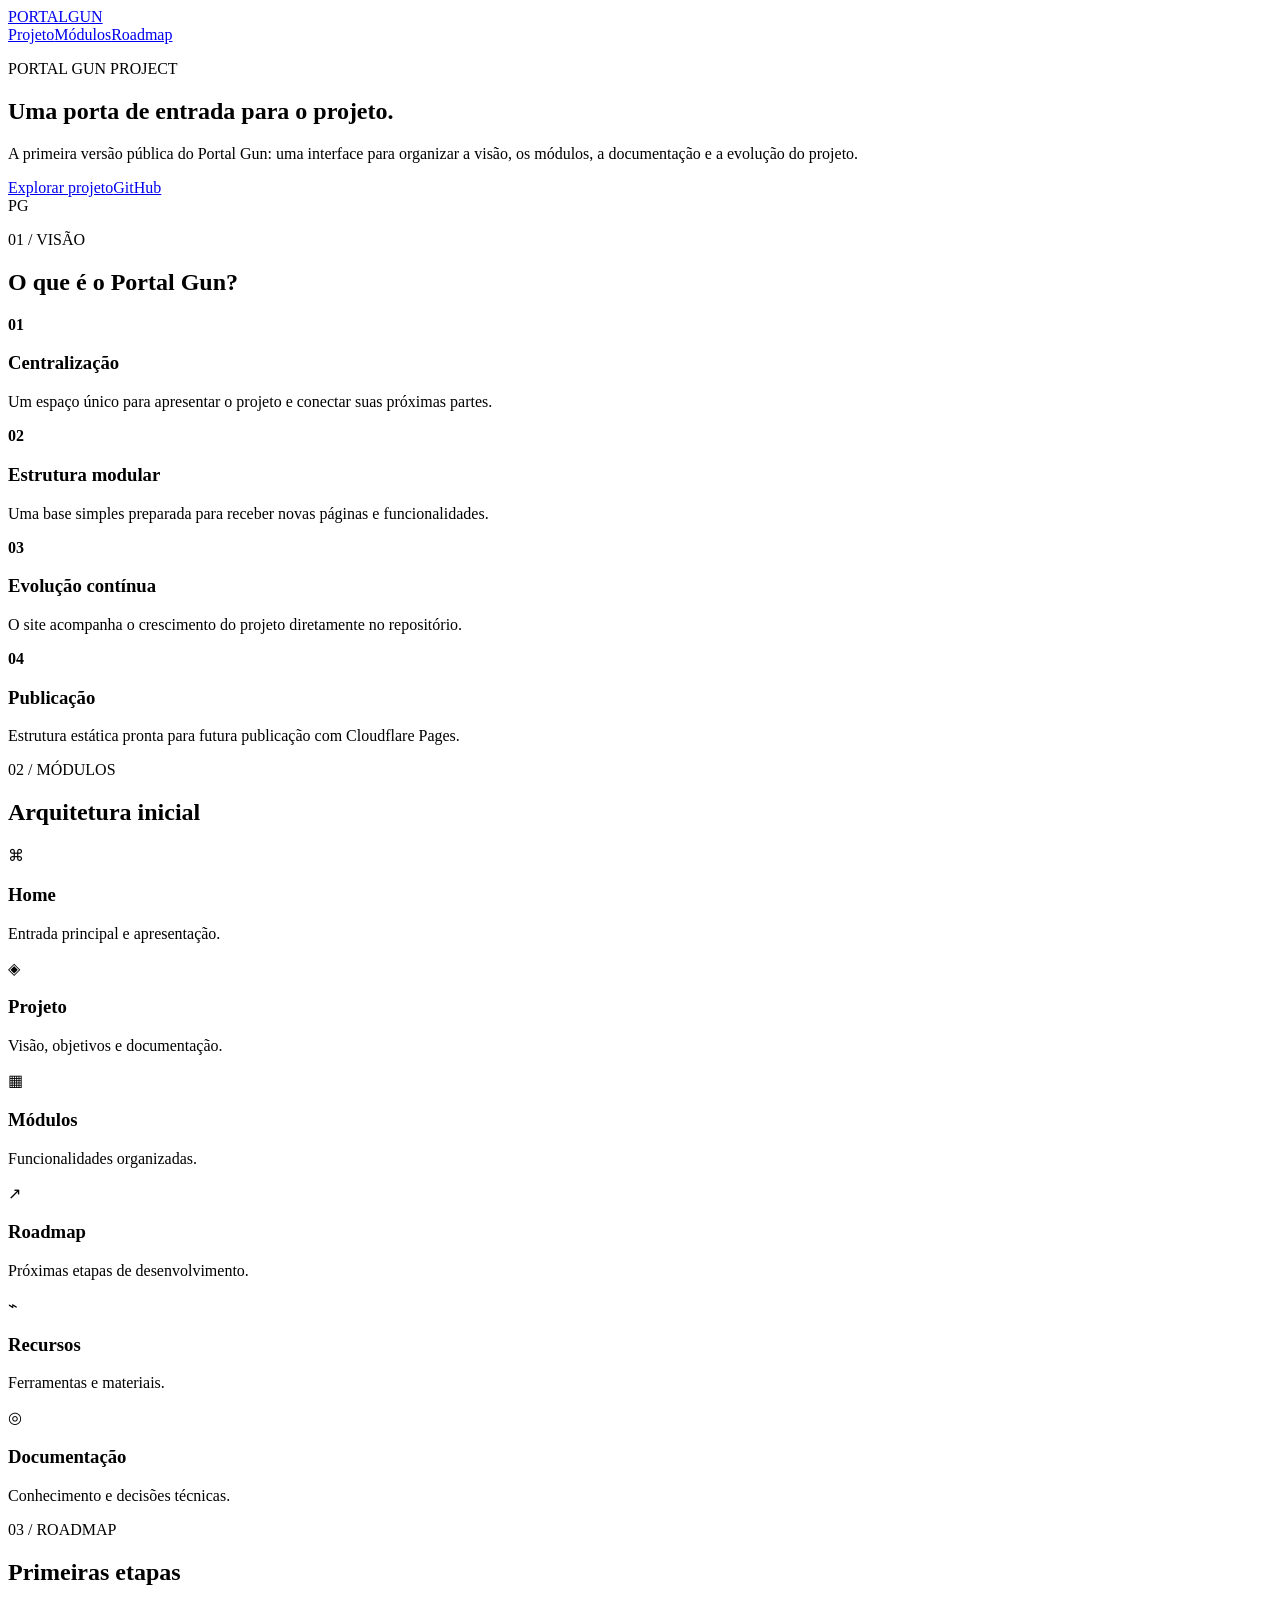
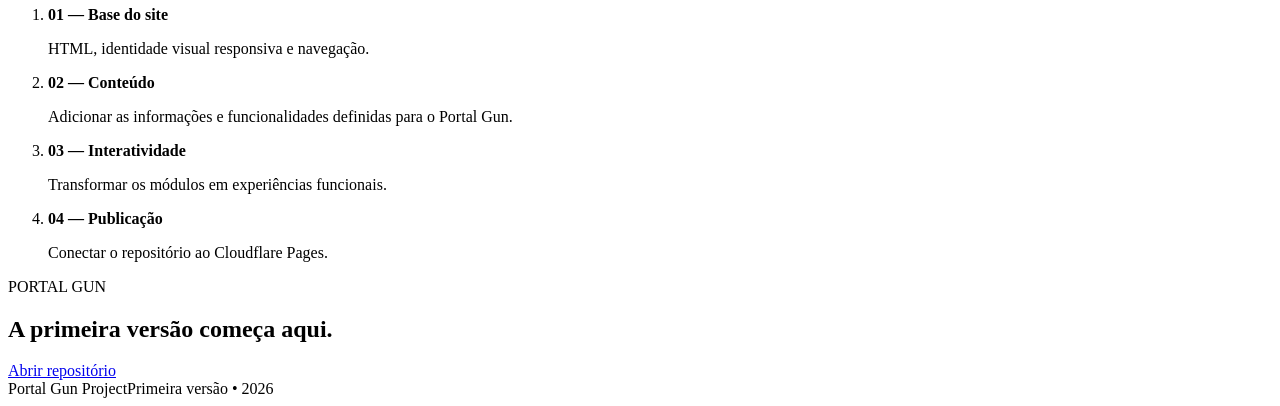
==== index.html @ 9debc7ad "Create Portal Gun site foundation" ====
<!doctype html>
<html lang="pt-BR">
<head>
<meta charset="utf-8">
<meta name="viewport" content="width=device-width,initial-scale=1">
<meta name="description" content="Portal Gun Project — primeira versão do site oficial do projeto.">
<title>Portal Gun Project</title>
<link rel="stylesheet" href="style.css">
</head>
<body>
<header class="topbar"><a class="brand" href="#inicio">PORTAL<span>GUN</span></a><nav><a href="#projeto">Projeto</a><a href="#modulos">Módulos</a><a href="#roadmap">Roadmap</a></nav></header>
<main>
<section id="inicio" class="hero"><div><p class="eyebrow">PORTAL GUN PROJECT</p><h1>Uma porta de entrada para o projeto.</h1><p class="lead">A primeira versão pública do Portal Gun: uma interface para organizar a visão, os módulos, a documentação e a evolução do projeto.</p><div class="actions"><a class="button primary" href="#projeto">Explorar projeto</a><a class="button ghost" href="https://github.com/Emanuel124gg/Portal-gun">GitHub</a></div></div><div class="portal" aria-hidden="true"><div class="ring r1"></div><div class="ring r2"></div><div class="core">PG</div></div></section>
<section id="projeto" class="section"><p class="eyebrow">01 / VISÃO</p><h2>O que é o Portal Gun?</h2><div class="grid two"><article><b>01</b><h3>Centralização</h3><p>Um espaço único para apresentar o projeto e conectar suas próximas partes.</p></article><article><b>02</b><h3>Estrutura modular</h3><p>Uma base simples preparada para receber novas páginas e funcionalidades.</p></article><article><b>03</b><h3>Evolução contínua</h3><p>O site acompanha o crescimento do projeto diretamente no repositório.</p></article><article><b>04</b><h3>Publicação</h3><p>Estrutura estática pronta para futura publicação com Cloudflare Pages.</p></article></div></section>
<section id="modulos" class="section dark"><p class="eyebrow">02 / MÓDULOS</p><h2>Arquitetura inicial</h2><div class="grid three"><article><span>⌘</span><h3>Home</h3><p>Entrada principal e apresentação.</p></article><article><span>◈</span><h3>Projeto</h3><p>Visão, objetivos e documentação.</p></article><article><span>▦</span><h3>Módulos</h3><p>Funcionalidades organizadas.</p></article><article><span>↗</span><h3>Roadmap</h3><p>Próximas etapas de desenvolvimento.</p></article><article><span>⌁</span><h3>Recursos</h3><p>Ferramentas e materiais.</p></article><article><span>◎</span><h3>Documentação</h3><p>Conhecimento e decisões técnicas.</p></article></div></section>
<section id="roadmap" class="section"><p class="eyebrow">03 / ROADMAP</p><h2>Primeiras etapas</h2><ol class="timeline"><li><strong>01 — Base do site</strong><p>HTML, identidade visual responsiva e navegação.</p></li><li><strong>02 — Conteúdo</strong><p>Adicionar as informações e funcionalidades definidas para o Portal Gun.</p></li><li><strong>03 — Interatividade</strong><p>Transformar os módulos em experiências funcionais.</p></li><li><strong>04 — Publicação</strong><p>Conectar o repositório ao Cloudflare Pages.</p></li></ol></section>
<section class="cta"><p class="eyebrow">PORTAL GUN</p><h2>A primeira versão começa aqui.</h2><a class="button primary" href="https://github.com/Emanuel124gg/Portal-gun">Abrir repositório</a></section>
</main><footer><span>Portal Gun Project</span><span>Primeira versão • 2026</span></footer><script src="script.js"></script>
</body></html>
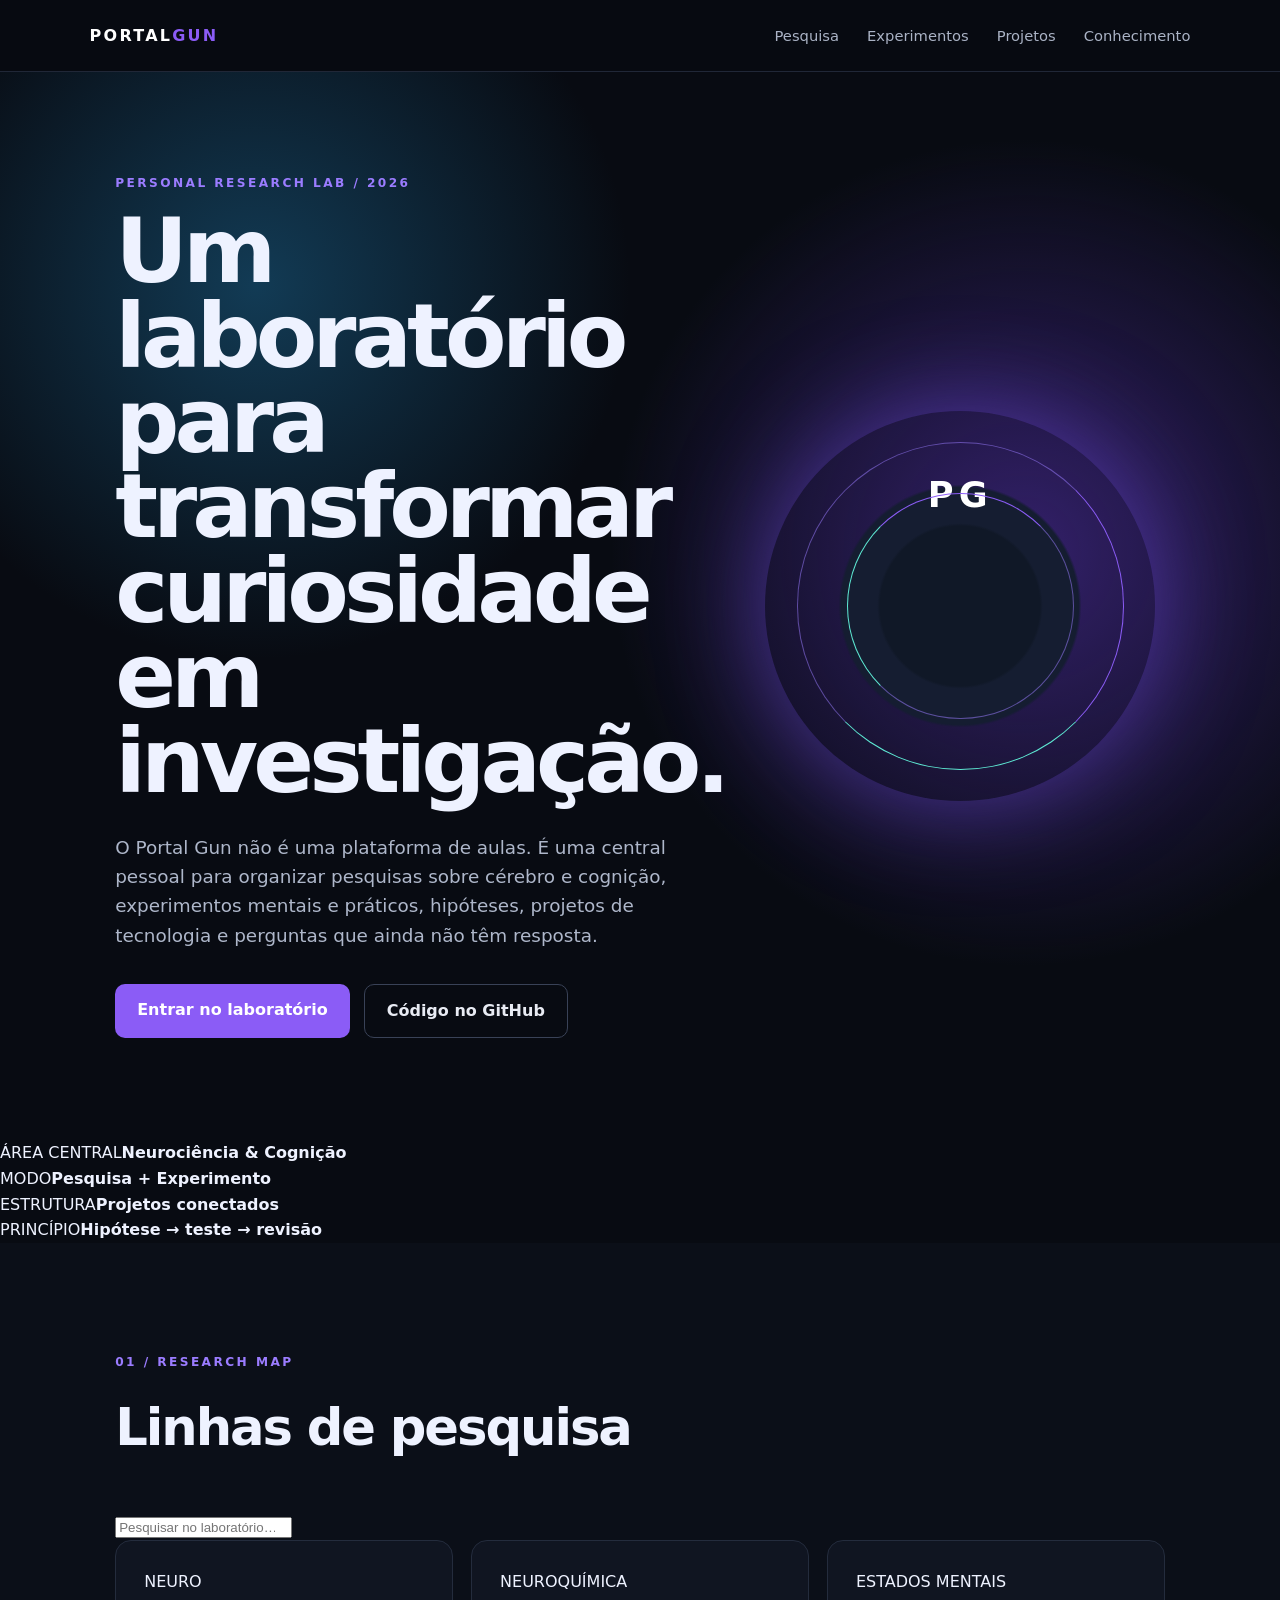
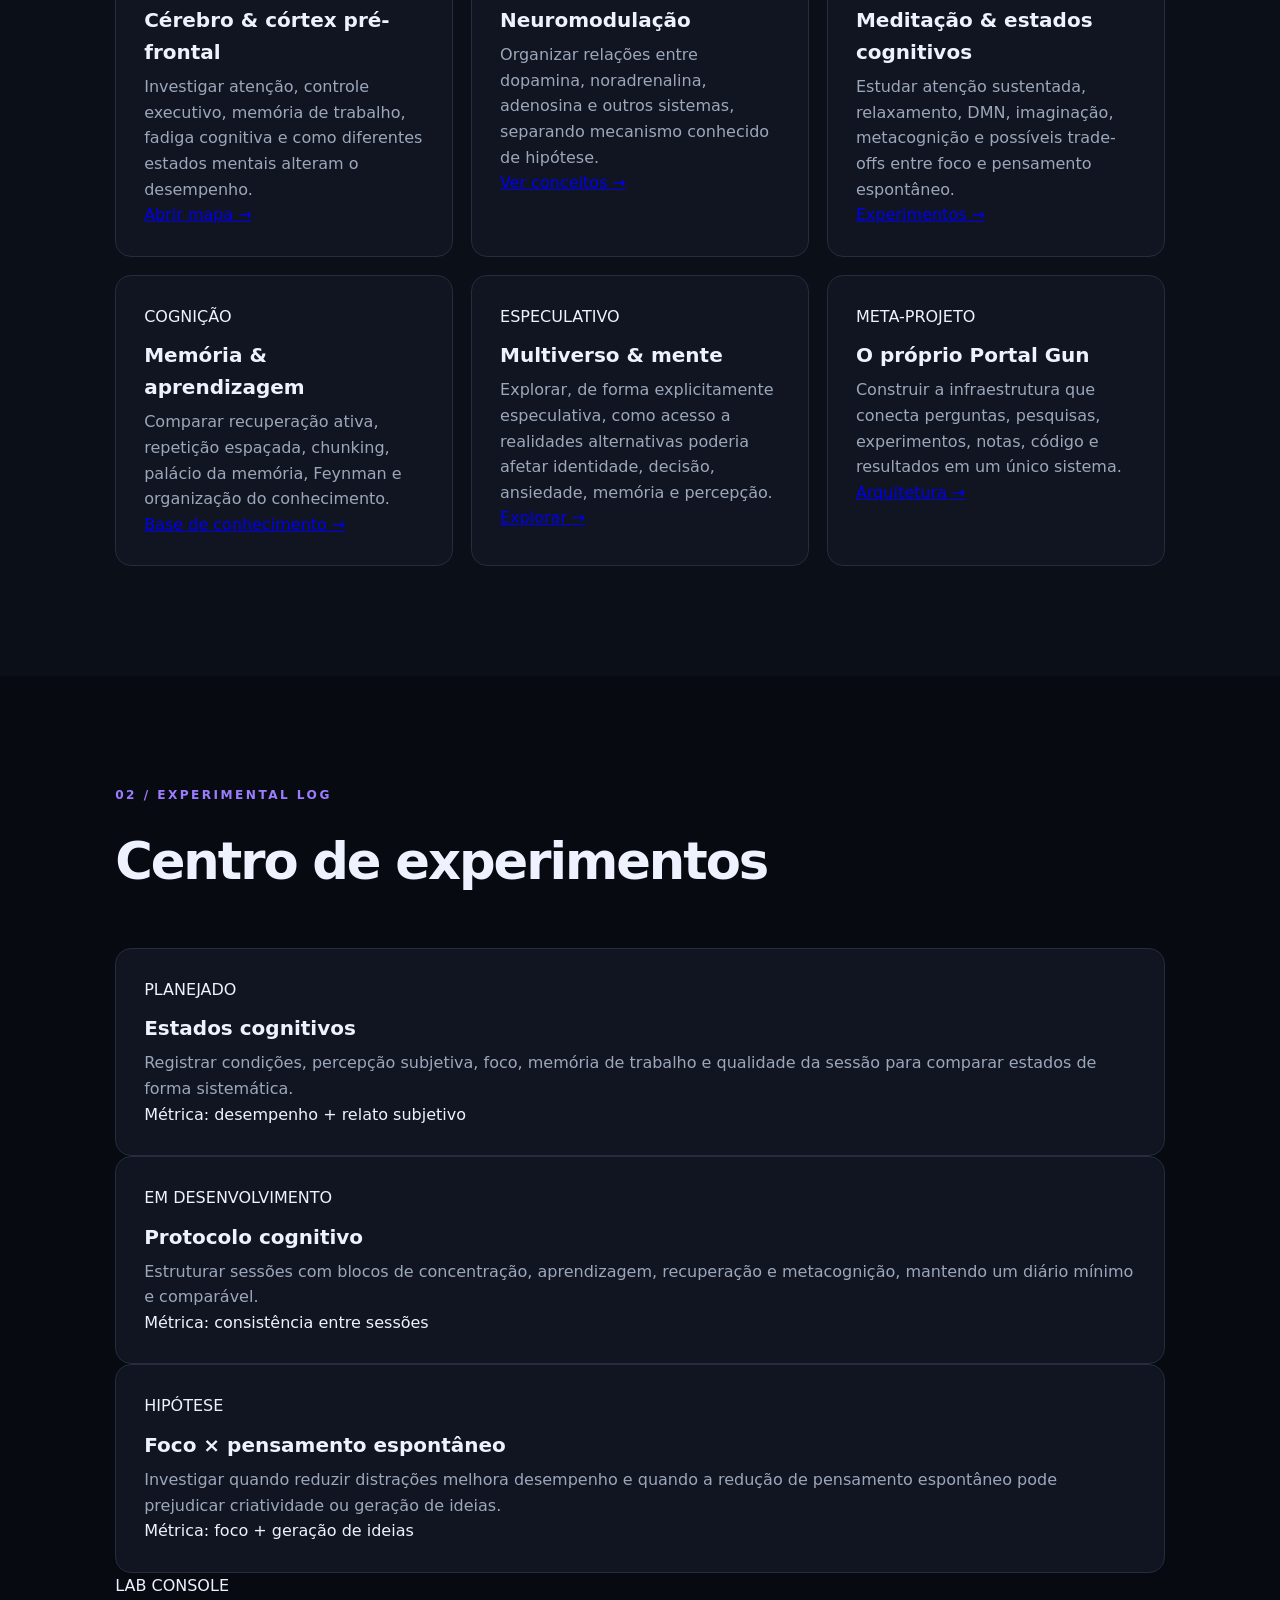
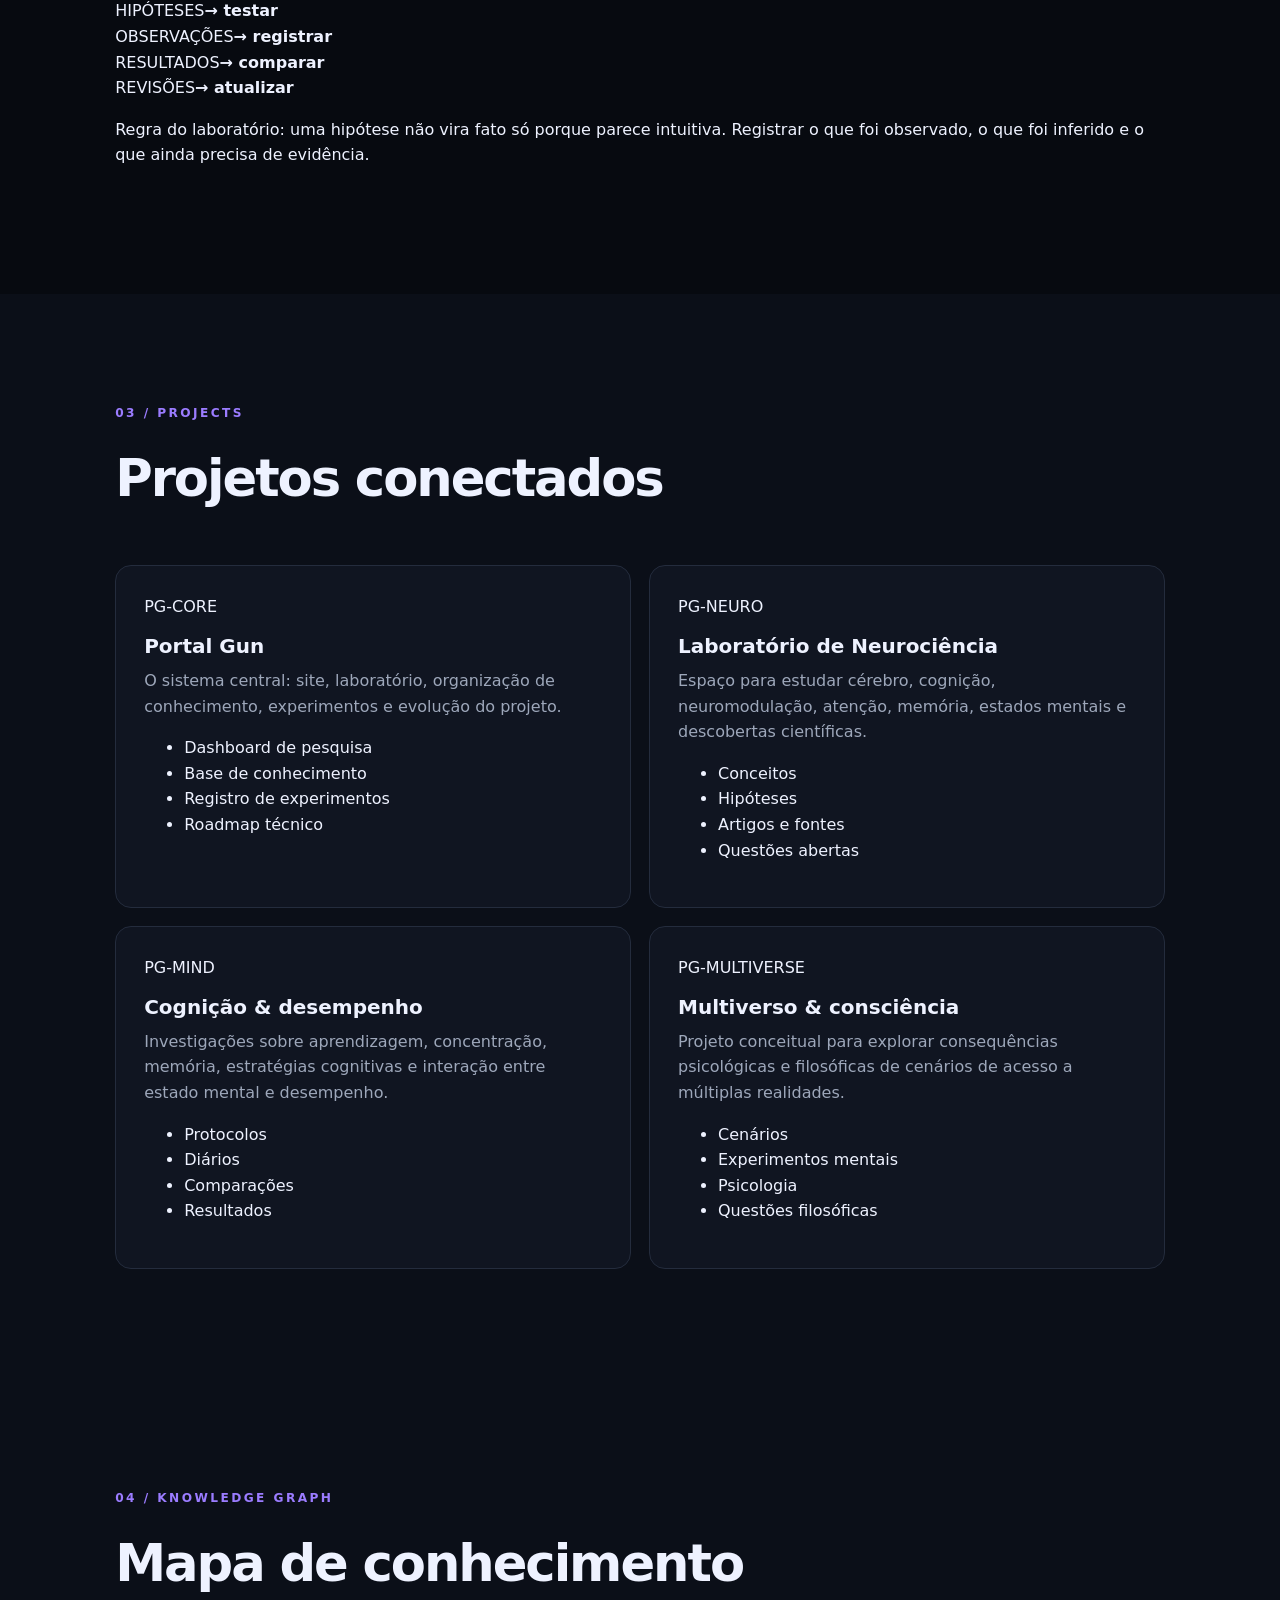
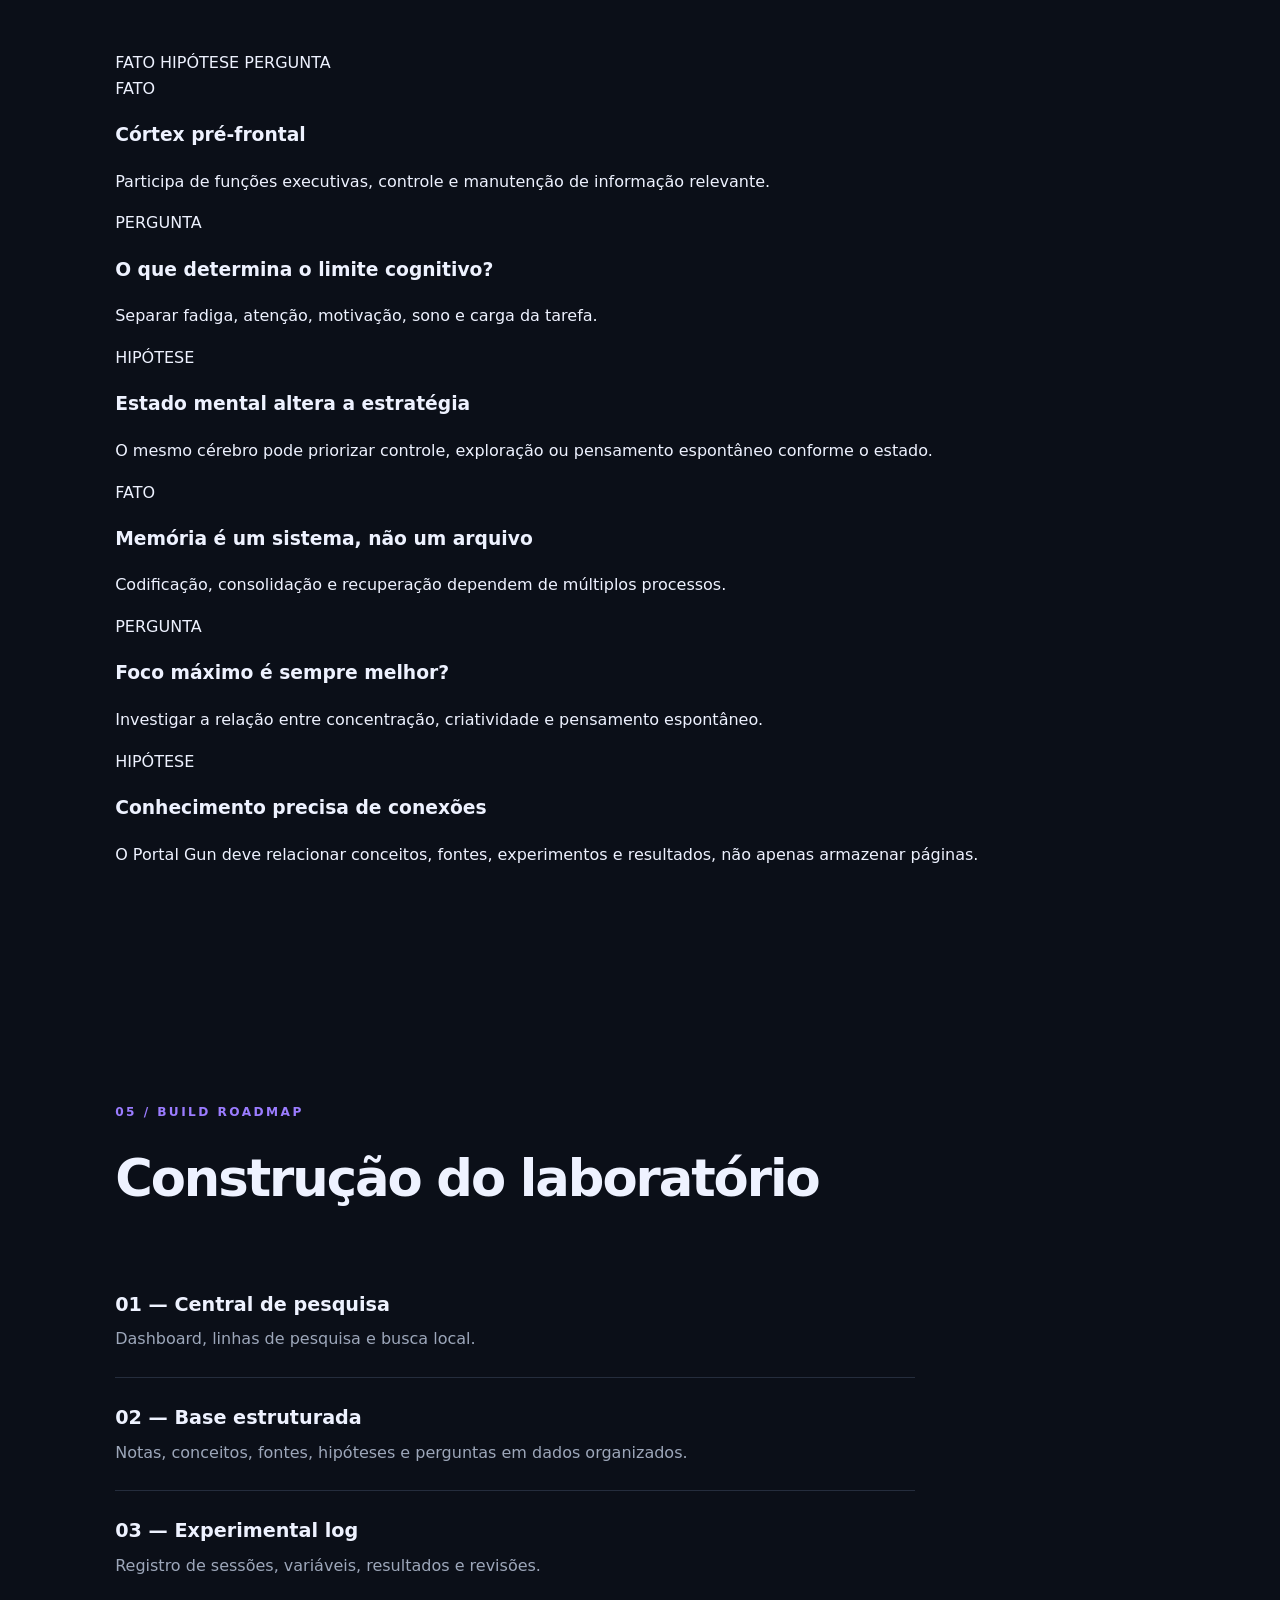
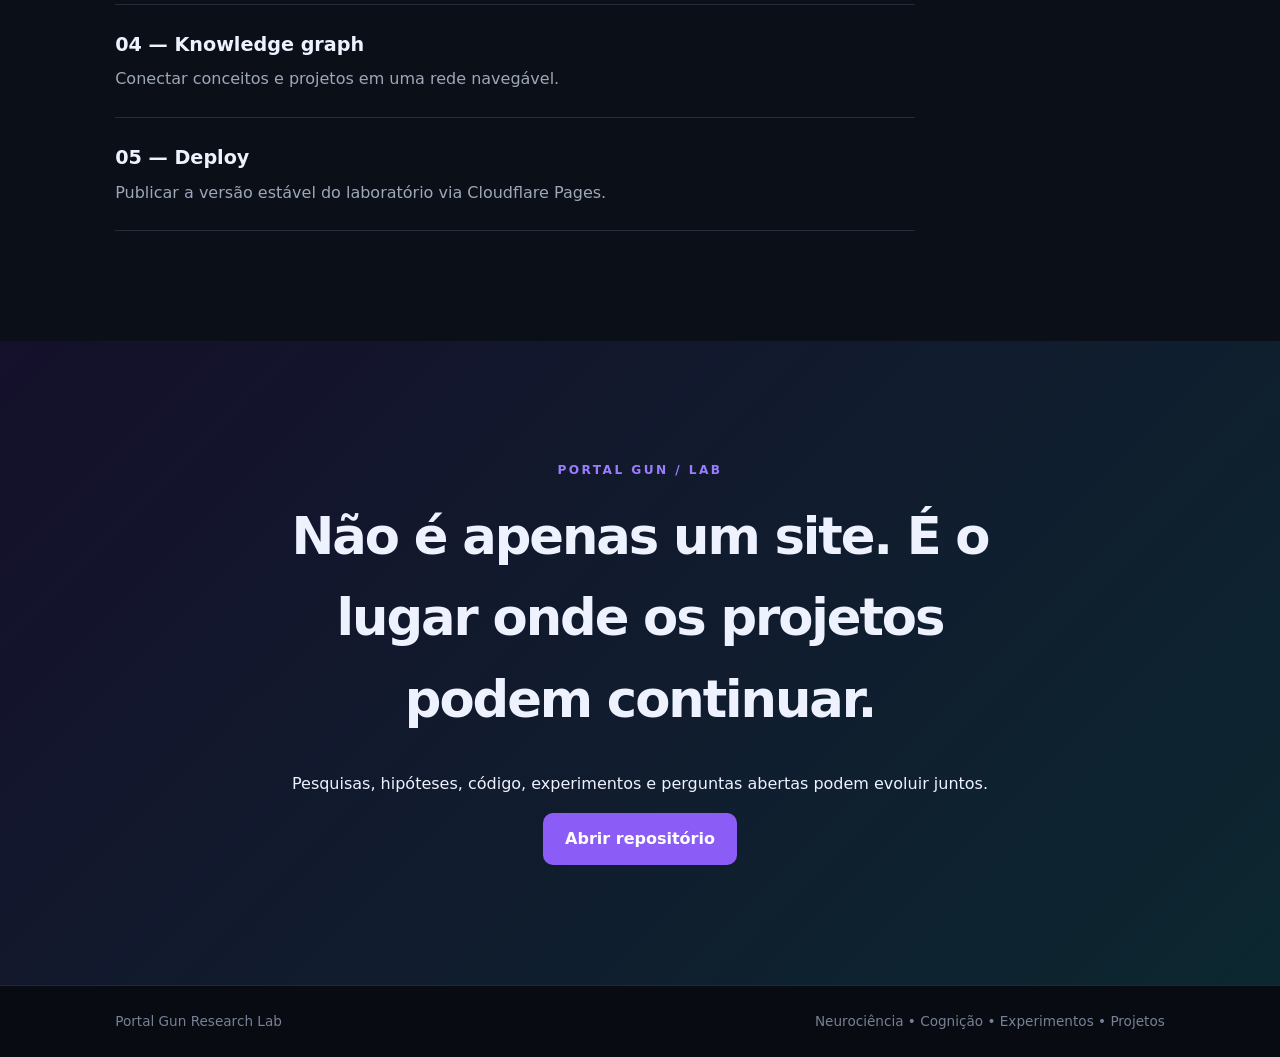
==== commit dc32ca2b: "Transform Portal Gun into personal research lab" ====
--- a/index.html
+++ b/index.html
@@ -3,17 +3,84 @@
 <head>
 <meta charset="utf-8">
 <meta name="viewport" content="width=device-width,initial-scale=1">
-<meta name="description" content="Portal Gun Project — primeira versão do site oficial do projeto.">
-<title>Portal Gun Project</title>
+<meta name="description" content="Portal Gun — laboratório pessoal para pesquisa, hipóteses, experimentos, neurociência, cognição e projetos especulativos.">
+<title>Portal Gun — Personal Research Lab</title>
 <link rel="stylesheet" href="style.css">
 </head>
 <body>
-<header class="topbar"><a class="brand" href="#inicio">PORTAL<span>GUN</span></a><nav><a href="#projeto">Projeto</a><a href="#modulos">Módulos</a><a href="#roadmap">Roadmap</a></nav></header>
+<header class="topbar">
+  <a class="brand" href="#inicio">PORTAL<span>GUN</span></a>
+  <nav aria-label="Navegação"><a href="#pesquisa">Pesquisa</a><a href="#experimentos">Experimentos</a><a href="#projetos">Projetos</a><a href="#conhecimento">Conhecimento</a></nav>
+</header>
+
 <main>
-<section id="inicio" class="hero"><div><p class="eyebrow">PORTAL GUN PROJECT</p><h1>Uma porta de entrada para o projeto.</h1><p class="lead">A primeira versão pública do Portal Gun: uma interface para organizar a visão, os módulos, a documentação e a evolução do projeto.</p><div class="actions"><a class="button primary" href="#projeto">Explorar projeto</a><a class="button ghost" href="https://github.com/Emanuel124gg/Portal-gun">GitHub</a></div></div><div class="portal" aria-hidden="true"><div class="ring r1"></div><div class="ring r2"></div><div class="core">PG</div></div></section>
-<section id="projeto" class="section"><p class="eyebrow">01 / VISÃO</p><h2>O que é o Portal Gun?</h2><div class="grid two"><article><b>01</b><h3>Centralização</h3><p>Um espaço único para apresentar o projeto e conectar suas próximas partes.</p></article><article><b>02</b><h3>Estrutura modular</h3><p>Uma base simples preparada para receber novas páginas e funcionalidades.</p></article><article><b>03</b><h3>Evolução contínua</h3><p>O site acompanha o crescimento do projeto diretamente no repositório.</p></article><article><b>04</b><h3>Publicação</h3><p>Estrutura estática pronta para futura publicação com Cloudflare Pages.</p></article></div></section>
-<section id="modulos" class="section dark"><p class="eyebrow">02 / MÓDULOS</p><h2>Arquitetura inicial</h2><div class="grid three"><article><span>⌘</span><h3>Home</h3><p>Entrada principal e apresentação.</p></article><article><span>◈</span><h3>Projeto</h3><p>Visão, objetivos e documentação.</p></article><article><span>▦</span><h3>Módulos</h3><p>Funcionalidades organizadas.</p></article><article><span>↗</span><h3>Roadmap</h3><p>Próximas etapas de desenvolvimento.</p></article><article><span>⌁</span><h3>Recursos</h3><p>Ferramentas e materiais.</p></article><article><span>◎</span><h3>Documentação</h3><p>Conhecimento e decisões técnicas.</p></article></div></section>
-<section id="roadmap" class="section"><p class="eyebrow">03 / ROADMAP</p><h2>Primeiras etapas</h2><ol class="timeline"><li><strong>01 — Base do site</strong><p>HTML, identidade visual responsiva e navegação.</p></li><li><strong>02 — Conteúdo</strong><p>Adicionar as informações e funcionalidades definidas para o Portal Gun.</p></li><li><strong>03 — Interatividade</strong><p>Transformar os módulos em experiências funcionais.</p></li><li><strong>04 — Publicação</strong><p>Conectar o repositório ao Cloudflare Pages.</p></li></ol></section>
-<section class="cta"><p class="eyebrow">PORTAL GUN</p><h2>A primeira versão começa aqui.</h2><a class="button primary" href="https://github.com/Emanuel124gg/Portal-gun">Abrir repositório</a></section>
-</main><footer><span>Portal Gun Project</span><span>Primeira versão • 2026</span></footer><script src="script.js"></script>
+<section id="inicio" class="hero">
+  <div>
+    <p class="eyebrow">PERSONAL RESEARCH LAB / 2026</p>
+    <h1>Um laboratório para transformar curiosidade em investigação.</h1>
+    <p class="lead">O Portal Gun não é uma plataforma de aulas. É uma central pessoal para organizar pesquisas sobre cérebro e cognição, experimentos mentais e práticos, hipóteses, projetos de tecnologia e perguntas que ainda não têm resposta.</p>
+    <div class="actions"><a class="button primary" href="#pesquisa">Entrar no laboratório</a><a class="button ghost" href="https://github.com/Emanuel124gg/Portal-gun" target="_blank" rel="noopener">Código no GitHub</a></div>
+  </div>
+  <div class="portal" aria-hidden="true"><div class="ring r1"></div><div class="ring r2"></div><div class="core">PG</div><span class="orbit o1"></span><span class="orbit o2"></span></div>
+</section>
+
+<section class="dashboard">
+  <div class="stat"><span>ÁREA CENTRAL</span><strong>Neurociência & Cognição</strong></div>
+  <div class="stat"><span>MODO</span><strong>Pesquisa + Experimento</strong></div>
+  <div class="stat"><span>ESTRUTURA</span><strong>Projetos conectados</strong></div>
+  <div class="stat"><span>PRINCÍPIO</span><strong>Hipótese → teste → revisão</strong></div>
+</section>
+
+<section id="pesquisa" class="section">
+  <div class="section-head"><div><p class="eyebrow">01 / RESEARCH MAP</p><h2>Linhas de pesquisa</h2></div><input id="search" type="search" placeholder="Pesquisar no laboratório…" aria-label="Pesquisar"></div>
+  <div class="grid three searchable">
+    <article class="research-card" data-search="neurociencia cerebro córtex pré-frontal funções executivas atenção memória de trabalho"><span class="tag">NEURO</span><h3>Cérebro & córtex pré-frontal</h3><p>Investigar atenção, controle executivo, memória de trabalho, fadiga cognitiva e como diferentes estados mentais alteram o desempenho.</p><a href="#conhecimento">Abrir mapa →</a></article>
+    <article class="research-card" data-search="dopamina noradrenalina adenosina neuromodulacao motivacao alerta"><span class="tag">NEUROQUÍMICA</span><h3>Neuromodulação</h3><p>Organizar relações entre dopamina, noradrenalina, adenosina e outros sistemas, separando mecanismo conhecido de hipótese.</p><a href="#conhecimento">Ver conceitos →</a></article>
+    <article class="research-card" data-search="meditacao samatha mindfulness DMN default mode network atenção relaxamento"><span class="tag">ESTADOS MENTAIS</span><h3>Meditação & estados cognitivos</h3><p>Estudar atenção sustentada, relaxamento, DMN, imaginação, metacognição e possíveis trade-offs entre foco e pensamento espontâneo.</p><a href="#experimentos">Experimentos →</a></article>
+    <article class="research-card" data-search="memoria aprendizagem mnemonicos palacio memoria repeticao ativa spaced repetition chunking zettelkasten"><span class="tag">COGNIÇÃO</span><h3>Memória & aprendizagem</h3><p>Comparar recuperação ativa, repetição espaçada, chunking, palácio da memória, Feynman e organização do conhecimento.</p><a href="#conhecimento">Base de conhecimento →</a></article>
+    <article class="research-card" data-search="multiverso psicologia consciencia ficcao cientifica acesso impacto humano"><span class="tag">ESPECULATIVO</span><h3>Multiverso & mente</h3><p>Explorar, de forma explicitamente especulativa, como acesso a realidades alternativas poderia afetar identidade, decisão, ansiedade, memória e percepção.</p><a href="#projetos">Explorar →</a></article>
+    <article class="research-card" data-search="portal gun tecnologia interface laboratorio software conhecimento grafo cloudflare github"><span class="tag">META-PROJETO</span><h3>O próprio Portal Gun</h3><p>Construir a infraestrutura que conecta perguntas, pesquisas, experimentos, notas, código e resultados em um único sistema.</p><a href="#projetos">Arquitetura →</a></article>
+  </div>
+</section>
+
+<section id="experimentos" class="section dark">
+  <p class="eyebrow">02 / EXPERIMENTAL LOG</p><h2>Centro de experimentos</h2>
+  <div class="experiment-layout">
+    <div class="experiment-list">
+      <article><div class="status planned">PLANEJADO</div><h3>Estados cognitivos</h3><p>Registrar condições, percepção subjetiva, foco, memória de trabalho e qualidade da sessão para comparar estados de forma sistemática.</p><div class="meta">Métrica: desempenho + relato subjetivo</div></article>
+      <article><div class="status active">EM DESENVOLVIMENTO</div><h3>Protocolo cognitivo</h3><p>Estruturar sessões com blocos de concentração, aprendizagem, recuperação e metacognição, mantendo um diário mínimo e comparável.</p><div class="meta">Métrica: consistência entre sessões</div></article>
+      <article><div class="status idea">HIPÓTESE</div><h3>Foco × pensamento espontâneo</h3><p>Investigar quando reduzir distrações melhora desempenho e quando a redução de pensamento espontâneo pode prejudicar criatividade ou geração de ideias.</p><div class="meta">Métrica: foco + geração de ideias</div></article>
+    </div>
+    <aside class="lab-console"><div class="console-title">LAB CONSOLE</div><div class="console-line"><span>HIPÓTESES</span><b>→ testar</b></div><div class="console-line"><span>OBSERVAÇÕES</span><b>→ registrar</b></div><div class="console-line"><span>RESULTADOS</span><b>→ comparar</b></div><div class="console-line"><span>REVISÕES</span><b>→ atualizar</b></div><p>Regra do laboratório: uma hipótese não vira fato só porque parece intuitiva. Registrar o que foi observado, o que foi inferido e o que ainda precisa de evidência.</p></aside>
+  </div>
+</section>
+
+<section id="projetos" class="section">
+  <p class="eyebrow">03 / PROJECTS</p><h2>Projetos conectados</h2>
+  <div class="grid two projects">
+    <article><div class="project-code">PG-CORE</div><h3>Portal Gun</h3><p>O sistema central: site, laboratório, organização de conhecimento, experimentos e evolução do projeto.</p><ul><li>Dashboard de pesquisa</li><li>Base de conhecimento</li><li>Registro de experimentos</li><li>Roadmap técnico</li></ul></article>
+    <article><div class="project-code">PG-NEURO</div><h3>Laboratório de Neurociência</h3><p>Espaço para estudar cérebro, cognição, neuromodulação, atenção, memória, estados mentais e descobertas científicas.</p><ul><li>Conceitos</li><li>Hipóteses</li><li>Artigos e fontes</li><li>Questões abertas</li></ul></article>
+    <article><div class="project-code">PG-MIND</div><h3>Cognição & desempenho</h3><p>Investigações sobre aprendizagem, concentração, memória, estratégias cognitivas e interação entre estado mental e desempenho.</p><ul><li>Protocolos</li><li>Diários</li><li>Comparações</li><li>Resultados</li></ul></article>
+    <article><div class="project-code">PG-MULTIVERSE</div><h3>Multiverso & consciência</h3><p>Projeto conceitual para explorar consequências psicológicas e filosóficas de cenários de acesso a múltiplas realidades.</p><ul><li>Cenários</li><li>Experimentos mentais</li><li>Psicologia</li><li>Questões filosóficas</li></ul></article>
+  </div>
+</section>
+
+<section id="conhecimento" class="section knowledge">
+  <div class="section-head"><div><p class="eyebrow">04 / KNOWLEDGE GRAPH</p><h2>Mapa de conhecimento</h2></div><span class="legend">FATO <i></i> HIPÓTESE <i></i> PERGUNTA</span></div>
+  <div class="knowledge-grid">
+    <div class="node fact"><span>FATO</span><h3>Córtex pré-frontal</h3><p>Participa de funções executivas, controle e manutenção de informação relevante.</p></div>
+    <div class="node question"><span>PERGUNTA</span><h3>O que determina o limite cognitivo?</h3><p>Separar fadiga, atenção, motivação, sono e carga da tarefa.</p></div>
+    <div class="node hypothesis"><span>HIPÓTESE</span><h3>Estado mental altera a estratégia</h3><p>O mesmo cérebro pode priorizar controle, exploração ou pensamento espontâneo conforme o estado.</p></div>
+    <div class="node fact"><span>FATO</span><h3>Memória é um sistema, não um arquivo</h3><p>Codificação, consolidação e recuperação dependem de múltiplos processos.</p></div>
+    <div class="node question"><span>PERGUNTA</span><h3>Foco máximo é sempre melhor?</h3><p>Investigar a relação entre concentração, criatividade e pensamento espontâneo.</p></div>
+    <div class="node hypothesis"><span>HIPÓTESE</span><h3>Conhecimento precisa de conexões</h3><p>O Portal Gun deve relacionar conceitos, fontes, experimentos e resultados, não apenas armazenar páginas.</p></div>
+  </div>
+</section>
+
+<section class="section roadmap"><p class="eyebrow">05 / BUILD ROADMAP</p><h2>Construção do laboratório</h2><ol class="timeline"><li><strong>01 — Central de pesquisa</strong><p>Dashboard, linhas de pesquisa e busca local.</p></li><li><strong>02 — Base estruturada</strong><p>Notas, conceitos, fontes, hipóteses e perguntas em dados organizados.</p></li><li><strong>03 — Experimental log</strong><p>Registro de sessões, variáveis, resultados e revisões.</p></li><li><strong>04 — Knowledge graph</strong><p>Conectar conceitos e projetos em uma rede navegável.</p></li><li><strong>05 — Deploy</strong><p>Publicar a versão estável do laboratório via Cloudflare Pages.</p></li></ol></section>
+
+<section class="cta"><p class="eyebrow">PORTAL GUN / LAB</p><h2>Não é apenas um site. É o lugar onde os projetos podem continuar.</h2><p>Pesquisas, hipóteses, código, experimentos e perguntas abertas podem evoluir juntos.</p><a class="button primary" href="https://github.com/Emanuel124gg/Portal-gun" target="_blank" rel="noopener">Abrir repositório</a></section>
+</main>
+<footer><span>Portal Gun Research Lab</span><span>Neurociência • Cognição • Experimentos • Projetos</span></footer>
+<script src="script.js"></script>
 </body></html>
--- a/style.css
+++ b/style.css
@@ -0,0 +1 @@
+*{box-sizing:border-box}html{scroll-behavior:smooth}body{margin:0;font-family:Inter,ui-sans-serif,system-ui,-apple-system,sans-serif;background:#080b12;color:#eef2ff;line-height:1.6}.topbar{height:72px;display:flex;align-items:center;justify-content:space-between;padding:0 7%;border-bottom:1px solid #202737;background:#080b12cc;backdrop-filter:blur(14px);position:sticky;top:0;z-index:5}.brand{font-weight:900;letter-spacing:.14em;color:#fff;text-decoration:none}.brand span{color:#8b5cf6}.topbar nav{display:flex;gap:28px}.topbar nav a{color:#aab3c5;text-decoration:none;font-size:.92rem}.topbar nav a:hover{color:#fff}.hero{min-height:calc(100vh - 72px);display:grid;grid-template-columns:1.2fr .8fr;align-items:center;gap:40px;padding:8% 9%;background:radial-gradient(circle at 80% 45%,#33206a 0,transparent 35%),radial-gradient(circle at 20% 20%,#123b55 0,transparent 28%)}.eyebrow{color:#9b7cff;font-size:.76rem;font-weight:800;letter-spacing:.2em;margin:0 0 15px}h1{font-size:clamp(3rem,7vw,6.6rem);line-height:.95;letter-spacing:-.055em;max-width:850px;margin:0 0 28px}.lead{color:#aeb7ca;font-size:1.15rem;max-width:650px}.actions{display:flex;gap:14px;margin-top:34px}.button{display:inline-block;padding:13px 22px;border-radius:10px;text-decoration:none;font-weight:750}.primary{background:#8b5cf6;color:white}.ghost{border:1px solid #394257;color:#e8ebf3}.portal{width:min(390px,80vw);aspect-ratio:1;border-radius:50%;position:relative;display:grid;place-items:center;margin:auto;background:radial-gradient(circle,#101827 0 29%,transparent 30%),radial-gradient(circle,#151d31 0 43%,transparent 44%);box-shadow:0 0 100px #6546c9aa}.ring{position:absolute;border:1px solid #9b7cff88;border-radius:50%}.r1{inset:8%;border-right-color:#8b5cf6;border-bottom-color:#5eead4;animation:spin 9s linear infinite}.r2{inset:21%;border-left-color:#5eead4;border-top-color:#8b5cf6;animation:spin 6s linear infinite reverse}.core{font-weight:900;font-size:2.2rem;letter-spacing:.15em;color:#fff}.section{padding:110px 9%;background:#0b0f18}.section h2,.cta h2{font-size:clamp(2rem,4vw,4rem);letter-spacing:-.04em;margin:0 0 45px}.grid{display:grid;gap:18px}.two{grid-template-columns:repeat(2,1fr)}.three{grid-template-columns:repeat(3,1fr)}article{padding:28px;border:1px solid #242c3d;background:#101521;border-radius:16px}article b{color:#8b5cf6}article h3{margin:10px 0 6px;font-size:1.25rem}article p{color:#9da7ba;margin:0}.dark{background:#070a10}.dark article span{font-size:1.8rem;color:#8b5cf6}.timeline{max-width:800px;margin:0;padding:0;list-style:none}.timeline li{padding:25px 0;border-bottom:1px solid #252d3d}.timeline strong{font-size:1.2rem}.timeline p{color:#9da7ba;margin:6px 0 0}.cta{text-align:center;padding:120px 9%;background:linear-gradient(135deg,#15102b,#0c2730)}.cta h2{max-width:800px;margin:0 auto 30px}footer{display:flex;justify-content:space-between;padding:25px 9%;color:#778196;font-size:.85rem;border-top:1px solid #202737}@keyframes spin{to{transform:rotate(360deg)}}@media(max-width:760px){.topbar{padding:0 5%}.topbar nav{gap:12px}.topbar nav a{font-size:.78rem}.hero{grid-template-columns:1fr;padding:80px 7%}.portal{width:270px}.two,.three{grid-template-columns:1fr}.section{padding:80px 7%}footer{padding:22px 7%;flex-direction:column;gap:8px}}
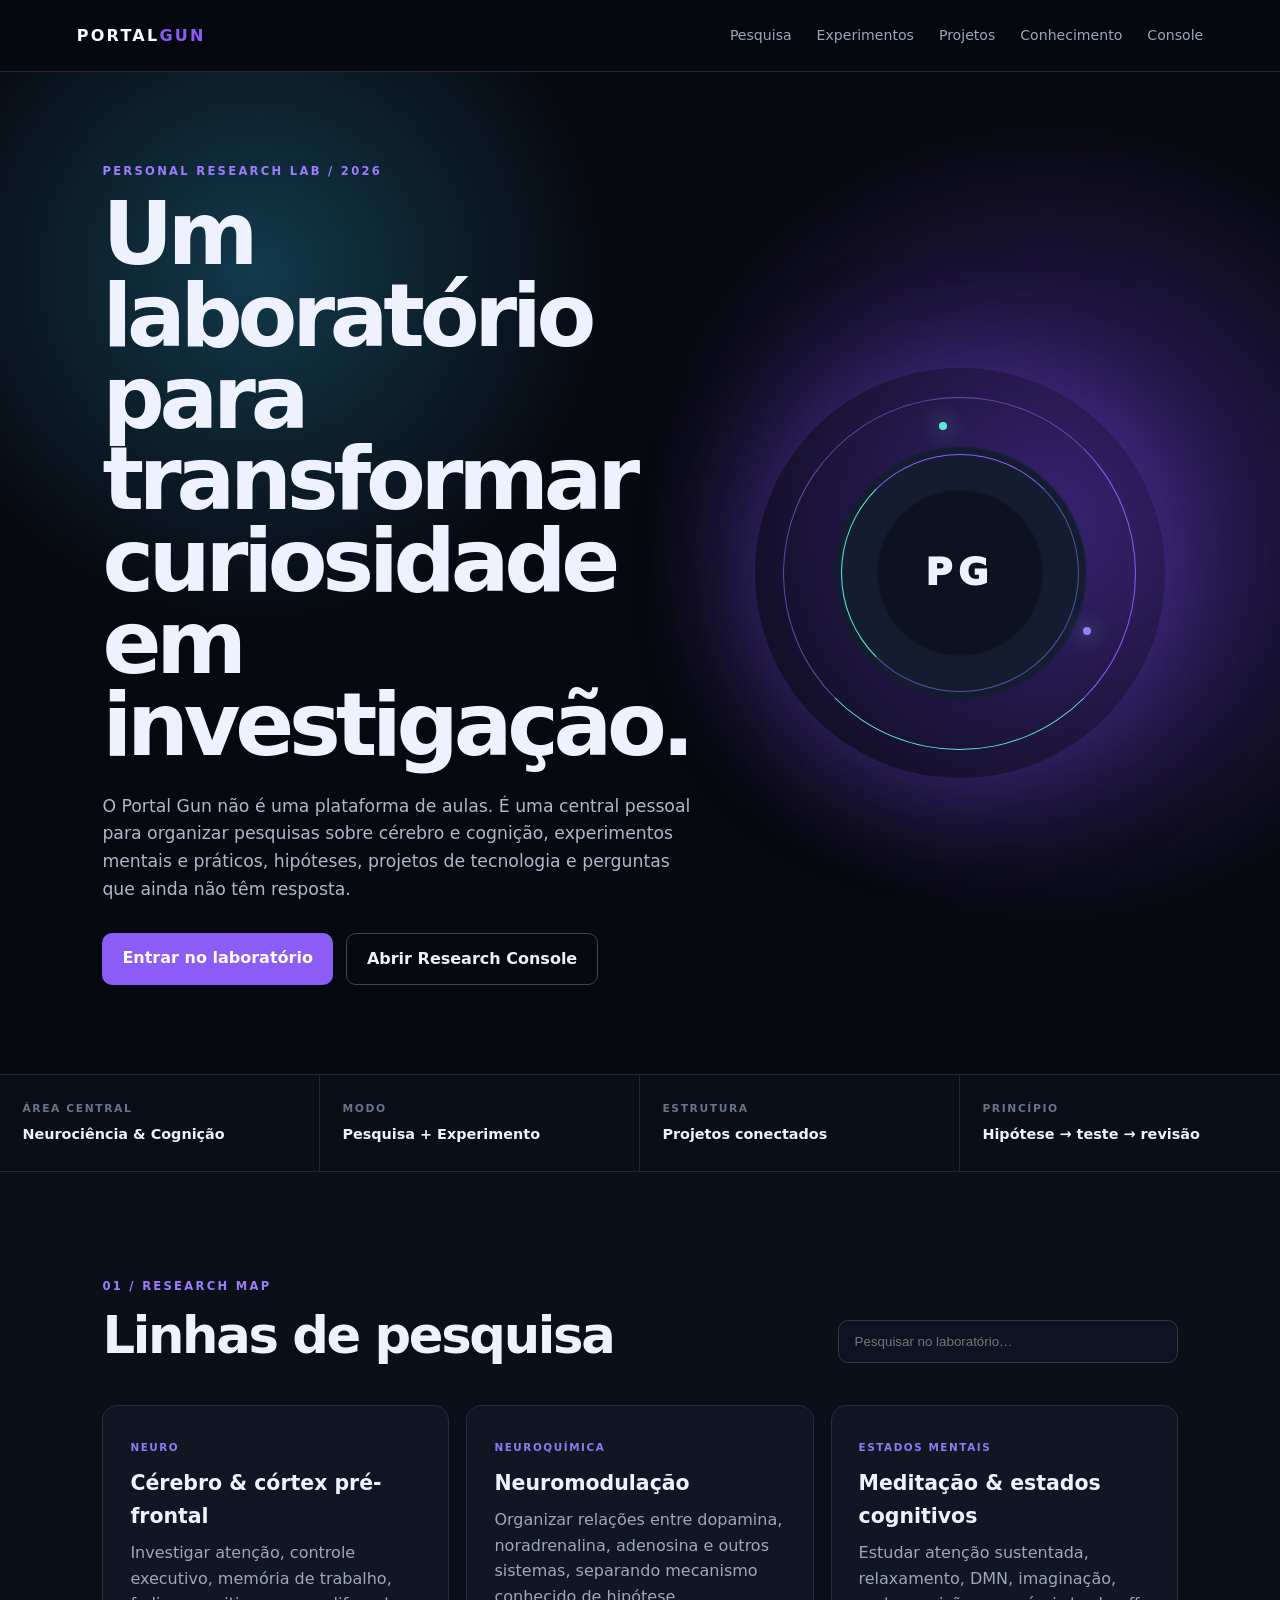
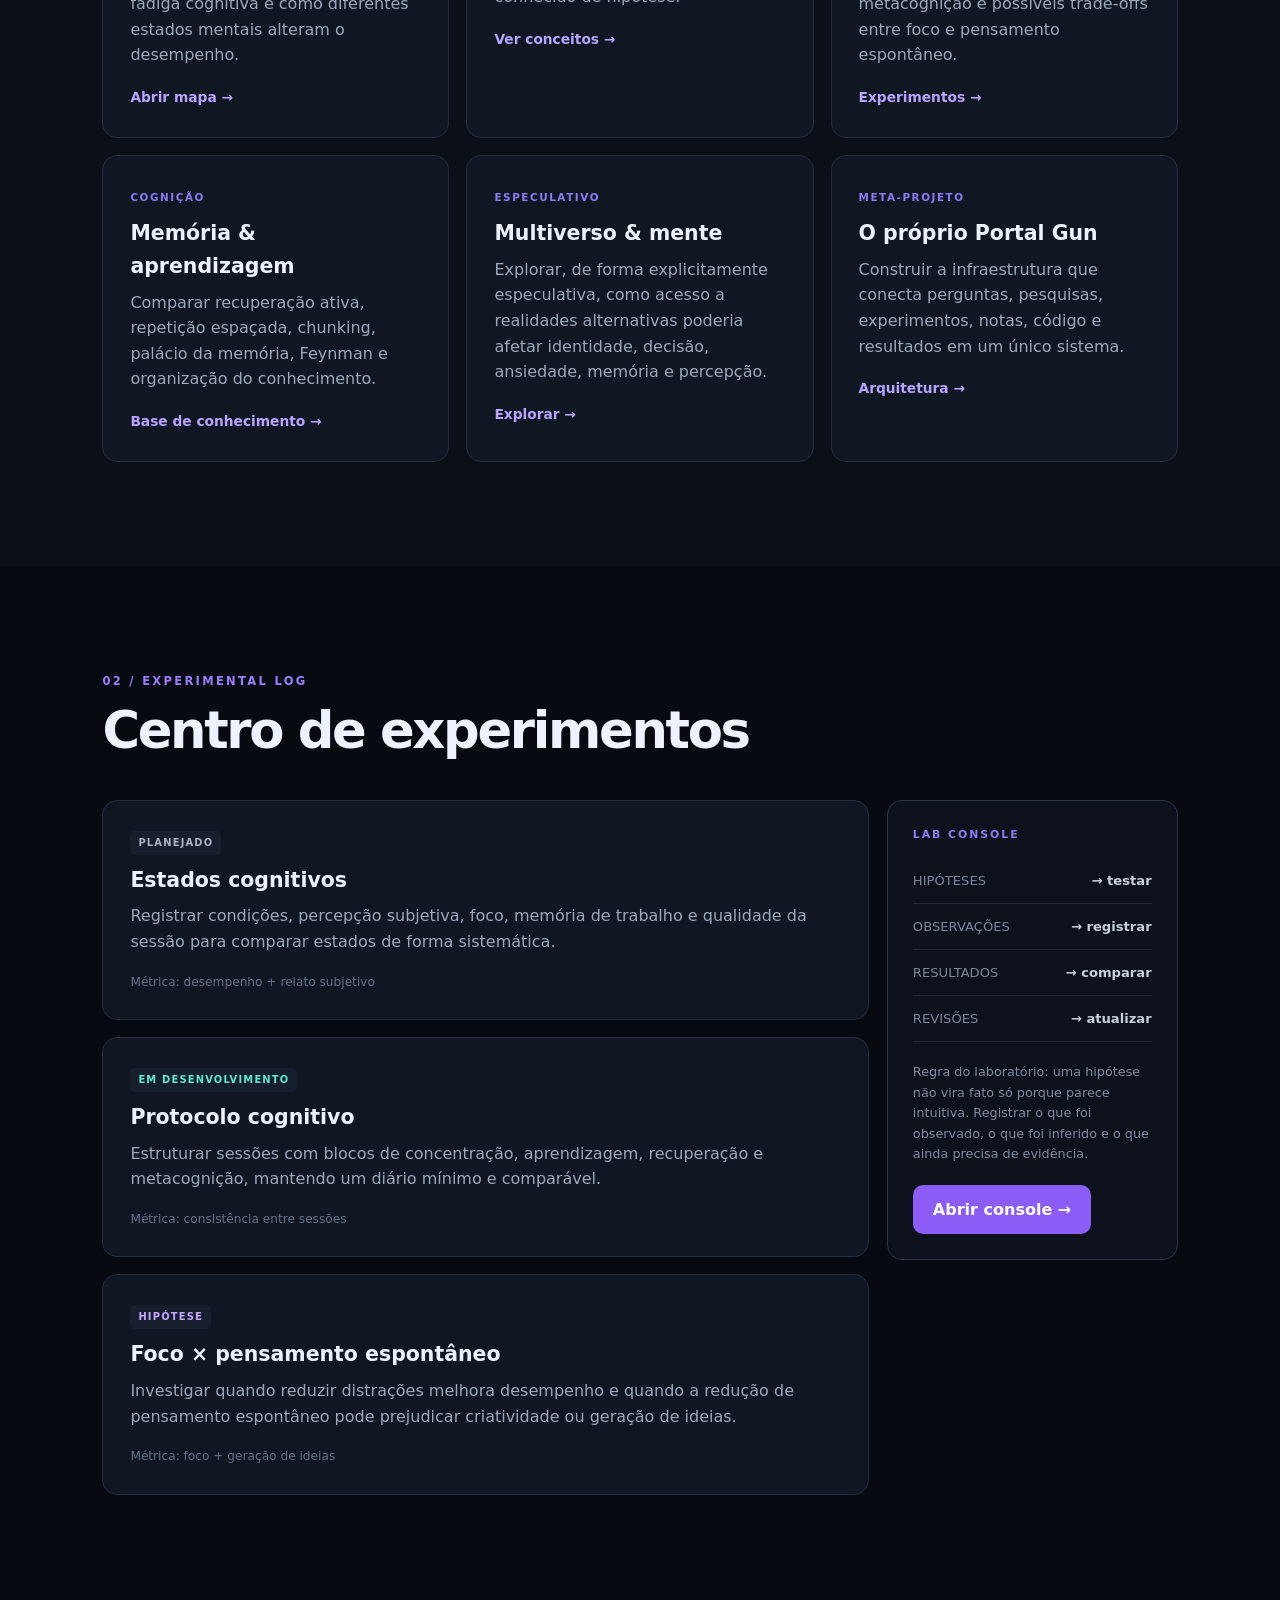
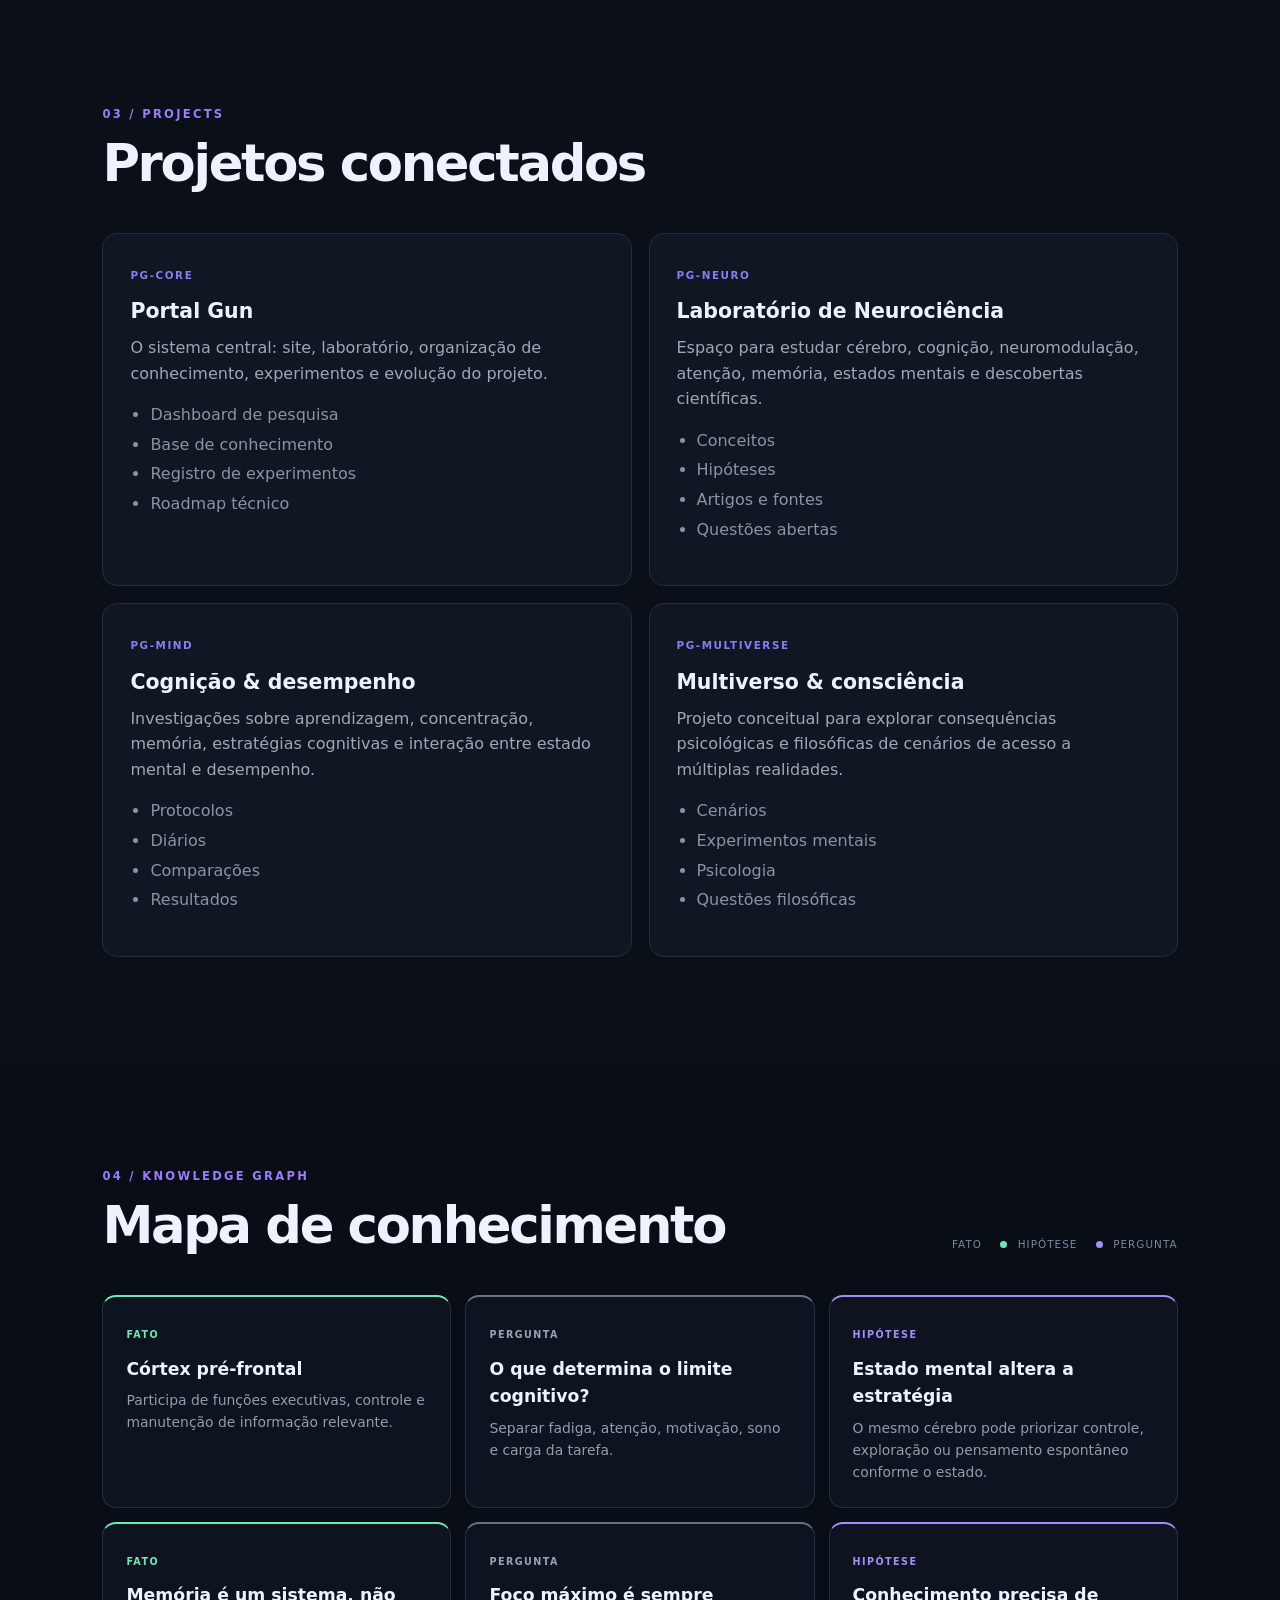
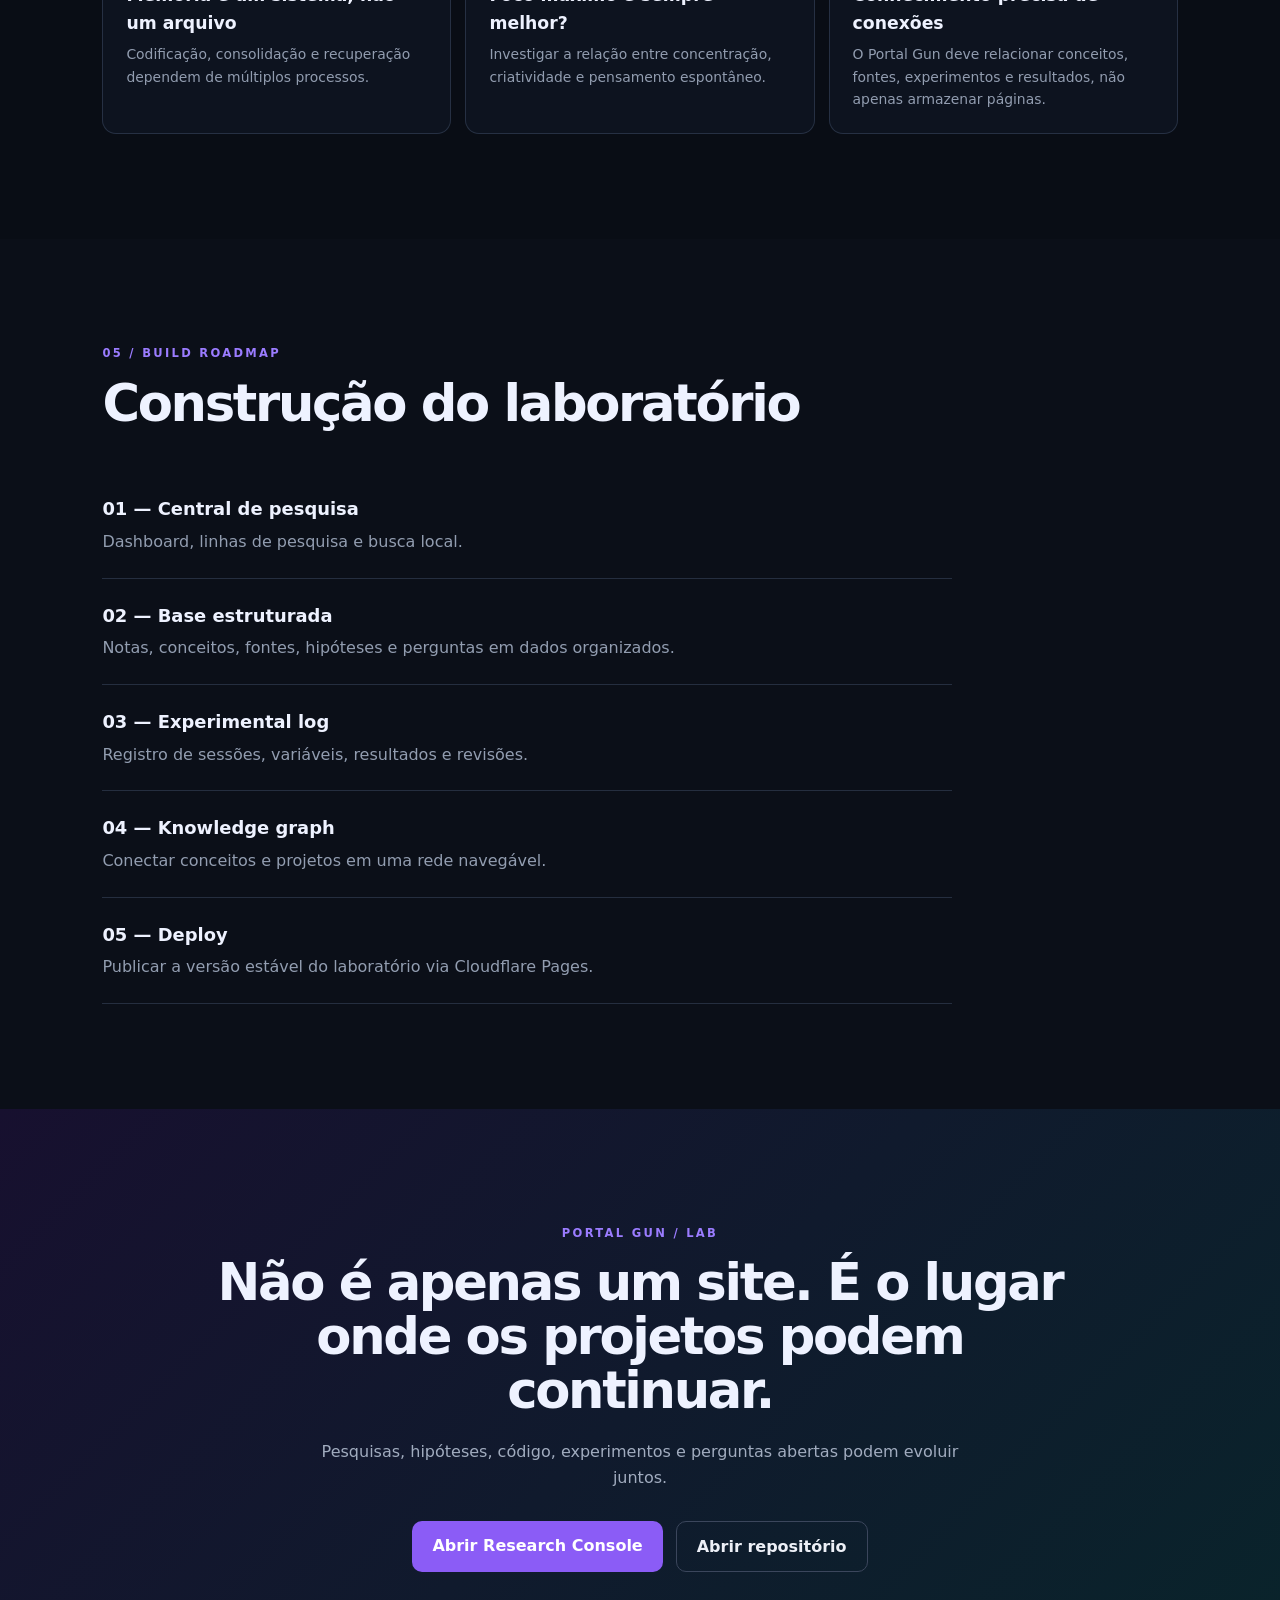
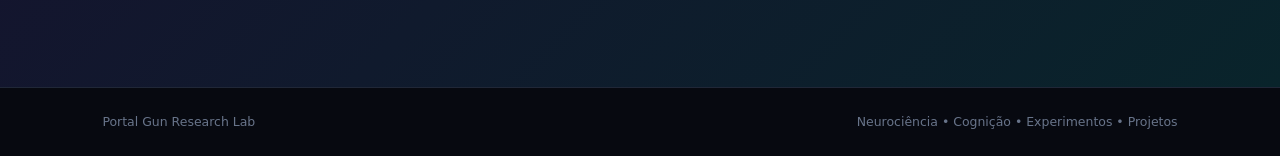
==== commit 2db71215: "Link Portal Gun research console" ====
--- a/index.html
+++ b/index.html
@@ -10,77 +10,15 @@
 <body>
 <header class="topbar">
   <a class="brand" href="#inicio">PORTAL<span>GUN</span></a>
-  <nav aria-label="Navegação"><a href="#pesquisa">Pesquisa</a><a href="#experimentos">Experimentos</a><a href="#projetos">Projetos</a><a href="#conhecimento">Conhecimento</a></nav>
+  <nav aria-label="Navegação"><a href="#pesquisa">Pesquisa</a><a href="#experimentos">Experimentos</a><a href="#projetos">Projetos</a><a href="#conhecimento">Conhecimento</a><a href="lab.html">Console</a></nav>
 </header>
-
 <main>
-<section id="inicio" class="hero">
-  <div>
-    <p class="eyebrow">PERSONAL RESEARCH LAB / 2026</p>
-    <h1>Um laboratório para transformar curiosidade em investigação.</h1>
-    <p class="lead">O Portal Gun não é uma plataforma de aulas. É uma central pessoal para organizar pesquisas sobre cérebro e cognição, experimentos mentais e práticos, hipóteses, projetos de tecnologia e perguntas que ainda não têm resposta.</p>
-    <div class="actions"><a class="button primary" href="#pesquisa">Entrar no laboratório</a><a class="button ghost" href="https://github.com/Emanuel124gg/Portal-gun" target="_blank" rel="noopener">Código no GitHub</a></div>
-  </div>
-  <div class="portal" aria-hidden="true"><div class="ring r1"></div><div class="ring r2"></div><div class="core">PG</div><span class="orbit o1"></span><span class="orbit o2"></span></div>
-</section>
-
-<section class="dashboard">
-  <div class="stat"><span>ÁREA CENTRAL</span><strong>Neurociência & Cognição</strong></div>
-  <div class="stat"><span>MODO</span><strong>Pesquisa + Experimento</strong></div>
-  <div class="stat"><span>ESTRUTURA</span><strong>Projetos conectados</strong></div>
-  <div class="stat"><span>PRINCÍPIO</span><strong>Hipótese → teste → revisão</strong></div>
-</section>
-
-<section id="pesquisa" class="section">
-  <div class="section-head"><div><p class="eyebrow">01 / RESEARCH MAP</p><h2>Linhas de pesquisa</h2></div><input id="search" type="search" placeholder="Pesquisar no laboratório…" aria-label="Pesquisar"></div>
-  <div class="grid three searchable">
-    <article class="research-card" data-search="neurociencia cerebro córtex pré-frontal funções executivas atenção memória de trabalho"><span class="tag">NEURO</span><h3>Cérebro & córtex pré-frontal</h3><p>Investigar atenção, controle executivo, memória de trabalho, fadiga cognitiva e como diferentes estados mentais alteram o desempenho.</p><a href="#conhecimento">Abrir mapa →</a></article>
-    <article class="research-card" data-search="dopamina noradrenalina adenosina neuromodulacao motivacao alerta"><span class="tag">NEUROQUÍMICA</span><h3>Neuromodulação</h3><p>Organizar relações entre dopamina, noradrenalina, adenosina e outros sistemas, separando mecanismo conhecido de hipótese.</p><a href="#conhecimento">Ver conceitos →</a></article>
-    <article class="research-card" data-search="meditacao samatha mindfulness DMN default mode network atenção relaxamento"><span class="tag">ESTADOS MENTAIS</span><h3>Meditação & estados cognitivos</h3><p>Estudar atenção sustentada, relaxamento, DMN, imaginação, metacognição e possíveis trade-offs entre foco e pensamento espontâneo.</p><a href="#experimentos">Experimentos →</a></article>
-    <article class="research-card" data-search="memoria aprendizagem mnemonicos palacio memoria repeticao ativa spaced repetition chunking zettelkasten"><span class="tag">COGNIÇÃO</span><h3>Memória & aprendizagem</h3><p>Comparar recuperação ativa, repetição espaçada, chunking, palácio da memória, Feynman e organização do conhecimento.</p><a href="#conhecimento">Base de conhecimento →</a></article>
-    <article class="research-card" data-search="multiverso psicologia consciencia ficcao cientifica acesso impacto humano"><span class="tag">ESPECULATIVO</span><h3>Multiverso & mente</h3><p>Explorar, de forma explicitamente especulativa, como acesso a realidades alternativas poderia afetar identidade, decisão, ansiedade, memória e percepção.</p><a href="#projetos">Explorar →</a></article>
-    <article class="research-card" data-search="portal gun tecnologia interface laboratorio software conhecimento grafo cloudflare github"><span class="tag">META-PROJETO</span><h3>O próprio Portal Gun</h3><p>Construir a infraestrutura que conecta perguntas, pesquisas, experimentos, notas, código e resultados em um único sistema.</p><a href="#projetos">Arquitetura →</a></article>
-  </div>
-</section>
-
-<section id="experimentos" class="section dark">
-  <p class="eyebrow">02 / EXPERIMENTAL LOG</p><h2>Centro de experimentos</h2>
-  <div class="experiment-layout">
-    <div class="experiment-list">
-      <article><div class="status planned">PLANEJADO</div><h3>Estados cognitivos</h3><p>Registrar condições, percepção subjetiva, foco, memória de trabalho e qualidade da sessão para comparar estados de forma sistemática.</p><div class="meta">Métrica: desempenho + relato subjetivo</div></article>
-      <article><div class="status active">EM DESENVOLVIMENTO</div><h3>Protocolo cognitivo</h3><p>Estruturar sessões com blocos de concentração, aprendizagem, recuperação e metacognição, mantendo um diário mínimo e comparável.</p><div class="meta">Métrica: consistência entre sessões</div></article>
-      <article><div class="status idea">HIPÓTESE</div><h3>Foco × pensamento espontâneo</h3><p>Investigar quando reduzir distrações melhora desempenho e quando a redução de pensamento espontâneo pode prejudicar criatividade ou geração de ideias.</p><div class="meta">Métrica: foco + geração de ideias</div></article>
-    </div>
-    <aside class="lab-console"><div class="console-title">LAB CONSOLE</div><div class="console-line"><span>HIPÓTESES</span><b>→ testar</b></div><div class="console-line"><span>OBSERVAÇÕES</span><b>→ registrar</b></div><div class="console-line"><span>RESULTADOS</span><b>→ comparar</b></div><div class="console-line"><span>REVISÕES</span><b>→ atualizar</b></div><p>Regra do laboratório: uma hipótese não vira fato só porque parece intuitiva. Registrar o que foi observado, o que foi inferido e o que ainda precisa de evidência.</p></aside>
-  </div>
-</section>
-
-<section id="projetos" class="section">
-  <p class="eyebrow">03 / PROJECTS</p><h2>Projetos conectados</h2>
-  <div class="grid two projects">
-    <article><div class="project-code">PG-CORE</div><h3>Portal Gun</h3><p>O sistema central: site, laboratório, organização de conhecimento, experimentos e evolução do projeto.</p><ul><li>Dashboard de pesquisa</li><li>Base de conhecimento</li><li>Registro de experimentos</li><li>Roadmap técnico</li></ul></article>
-    <article><div class="project-code">PG-NEURO</div><h3>Laboratório de Neurociência</h3><p>Espaço para estudar cérebro, cognição, neuromodulação, atenção, memória, estados mentais e descobertas científicas.</p><ul><li>Conceitos</li><li>Hipóteses</li><li>Artigos e fontes</li><li>Questões abertas</li></ul></article>
-    <article><div class="project-code">PG-MIND</div><h3>Cognição & desempenho</h3><p>Investigações sobre aprendizagem, concentração, memória, estratégias cognitivas e interação entre estado mental e desempenho.</p><ul><li>Protocolos</li><li>Diários</li><li>Comparações</li><li>Resultados</li></ul></article>
-    <article><div class="project-code">PG-MULTIVERSE</div><h3>Multiverso & consciência</h3><p>Projeto conceitual para explorar consequências psicológicas e filosóficas de cenários de acesso a múltiplas realidades.</p><ul><li>Cenários</li><li>Experimentos mentais</li><li>Psicologia</li><li>Questões filosóficas</li></ul></article>
-  </div>
-</section>
-
-<section id="conhecimento" class="section knowledge">
-  <div class="section-head"><div><p class="eyebrow">04 / KNOWLEDGE GRAPH</p><h2>Mapa de conhecimento</h2></div><span class="legend">FATO <i></i> HIPÓTESE <i></i> PERGUNTA</span></div>
-  <div class="knowledge-grid">
-    <div class="node fact"><span>FATO</span><h3>Córtex pré-frontal</h3><p>Participa de funções executivas, controle e manutenção de informação relevante.</p></div>
-    <div class="node question"><span>PERGUNTA</span><h3>O que determina o limite cognitivo?</h3><p>Separar fadiga, atenção, motivação, sono e carga da tarefa.</p></div>
-    <div class="node hypothesis"><span>HIPÓTESE</span><h3>Estado mental altera a estratégia</h3><p>O mesmo cérebro pode priorizar controle, exploração ou pensamento espontâneo conforme o estado.</p></div>
-    <div class="node fact"><span>FATO</span><h3>Memória é um sistema, não um arquivo</h3><p>Codificação, consolidação e recuperação dependem de múltiplos processos.</p></div>
-    <div class="node question"><span>PERGUNTA</span><h3>Foco máximo é sempre melhor?</h3><p>Investigar a relação entre concentração, criatividade e pensamento espontâneo.</p></div>
-    <div class="node hypothesis"><span>HIPÓTESE</span><h3>Conhecimento precisa de conexões</h3><p>O Portal Gun deve relacionar conceitos, fontes, experimentos e resultados, não apenas armazenar páginas.</p></div>
-  </div>
-</section>
-
+<section id="inicio" class="hero"><div><p class="eyebrow">PERSONAL RESEARCH LAB / 2026</p><h1>Um laboratório para transformar curiosidade em investigação.</h1><p class="lead">O Portal Gun não é uma plataforma de aulas. É uma central pessoal para organizar pesquisas sobre cérebro e cognição, experimentos mentais e práticos, hipóteses, projetos de tecnologia e perguntas que ainda não têm resposta.</p><div class="actions"><a class="button primary" href="#pesquisa">Entrar no laboratório</a><a class="button ghost" href="lab.html">Abrir Research Console</a></div></div><div class="portal" aria-hidden="true"><div class="ring r1"></div><div class="ring r2"></div><div class="core">PG</div><span class="orbit o1"></span><span class="orbit o2"></span></div></section>
+<section class="dashboard"><div class="stat"><span>ÁREA CENTRAL</span><strong>Neurociência & Cognição</strong></div><div class="stat"><span>MODO</span><strong>Pesquisa + Experimento</strong></div><div class="stat"><span>ESTRUTURA</span><strong>Projetos conectados</strong></div><div class="stat"><span>PRINCÍPIO</span><strong>Hipótese → teste → revisão</strong></div></section>
+<section id="pesquisa" class="section"><div class="section-head"><div><p class="eyebrow">01 / RESEARCH MAP</p><h2>Linhas de pesquisa</h2></div><input id="search" type="search" placeholder="Pesquisar no laboratório…" aria-label="Pesquisar"></div><div class="grid three searchable"><article class="research-card" data-search="neurociencia cerebro córtex pré-frontal funções executivas atenção memória de trabalho"><span class="tag">NEURO</span><h3>Cérebro & córtex pré-frontal</h3><p>Investigar atenção, controle executivo, memória de trabalho, fadiga cognitiva e como diferentes estados mentais alteram o desempenho.</p><a href="#conhecimento">Abrir mapa →</a></article><article class="research-card" data-search="dopamina noradrenalina adenosina neuromodulacao motivacao alerta"><span class="tag">NEUROQUÍMICA</span><h3>Neuromodulação</h3><p>Organizar relações entre dopamina, noradrenalina, adenosina e outros sistemas, separando mecanismo conhecido de hipótese.</p><a href="#conhecimento">Ver conceitos →</a></article><article class="research-card" data-search="meditacao samatha mindfulness DMN default mode network atenção relaxamento"><span class="tag">ESTADOS MENTAIS</span><h3>Meditação & estados cognitivos</h3><p>Estudar atenção sustentada, relaxamento, DMN, imaginação, metacognição e possíveis trade-offs entre foco e pensamento espontâneo.</p><a href="#experimentos">Experimentos →</a></article><article class="research-card" data-search="memoria aprendizagem mnemonicos palacio memoria repeticao ativa spaced repetition chunking zettelkasten"><span class="tag">COGNIÇÃO</span><h3>Memória & aprendizagem</h3><p>Comparar recuperação ativa, repetição espaçada, chunking, palácio da memória, Feynman e organização do conhecimento.</p><a href="#conhecimento">Base de conhecimento →</a></article><article class="research-card" data-search="multiverso psicologia consciencia ficcao cientifica acesso impacto humano"><span class="tag">ESPECULATIVO</span><h3>Multiverso & mente</h3><p>Explorar, de forma explicitamente especulativa, como acesso a realidades alternativas poderia afetar identidade, decisão, ansiedade, memória e percepção.</p><a href="#projetos">Explorar →</a></article><article class="research-card" data-search="portal gun tecnologia interface laboratorio software conhecimento grafo cloudflare github"><span class="tag">META-PROJETO</span><h3>O próprio Portal Gun</h3><p>Construir a infraestrutura que conecta perguntas, pesquisas, experimentos, notas, código e resultados em um único sistema.</p><a href="#projetos">Arquitetura →</a></article></div></section>
+<section id="experimentos" class="section dark"><p class="eyebrow">02 / EXPERIMENTAL LOG</p><h2>Centro de experimentos</h2><div class="experiment-layout"><div class="experiment-list"><article><div class="status planned">PLANEJADO</div><h3>Estados cognitivos</h3><p>Registrar condições, percepção subjetiva, foco, memória de trabalho e qualidade da sessão para comparar estados de forma sistemática.</p><div class="meta">Métrica: desempenho + relato subjetivo</div></article><article><div class="status active">EM DESENVOLVIMENTO</div><h3>Protocolo cognitivo</h3><p>Estruturar sessões com blocos de concentração, aprendizagem, recuperação e metacognição, mantendo um diário mínimo e comparável.</p><div class="meta">Métrica: consistência entre sessões</div></article><article><div class="status idea">HIPÓTESE</div><h3>Foco × pensamento espontâneo</h3><p>Investigar quando reduzir distrações melhora desempenho e quando a redução de pensamento espontâneo pode prejudicar criatividade ou geração de ideias.</p><div class="meta">Métrica: foco + geração de ideias</div></article></div><aside class="lab-console"><div class="console-title">LAB CONSOLE</div><div class="console-line"><span>HIPÓTESES</span><b>→ testar</b></div><div class="console-line"><span>OBSERVAÇÕES</span><b>→ registrar</b></div><div class="console-line"><span>RESULTADOS</span><b>→ comparar</b></div><div class="console-line"><span>REVISÕES</span><b>→ atualizar</b></div><p>Regra do laboratório: uma hipótese não vira fato só porque parece intuitiva. Registrar o que foi observado, o que foi inferido e o que ainda precisa de evidência.</p><a class="button primary" href="lab.html" style="margin-top:20px">Abrir console →</a></aside></div></section>
+<section id="projetos" class="section"><p class="eyebrow">03 / PROJECTS</p><h2>Projetos conectados</h2><div class="grid two projects"><article><div class="project-code">PG-CORE</div><h3>Portal Gun</h3><p>O sistema central: site, laboratório, organização de conhecimento, experimentos e evolução do projeto.</p><ul><li>Dashboard de pesquisa</li><li>Base de conhecimento</li><li>Registro de experimentos</li><li>Roadmap técnico</li></ul></article><article><div class="project-code">PG-NEURO</div><h3>Laboratório de Neurociência</h3><p>Espaço para estudar cérebro, cognição, neuromodulação, atenção, memória, estados mentais e descobertas científicas.</p><ul><li>Conceitos</li><li>Hipóteses</li><li>Artigos e fontes</li><li>Questões abertas</li></ul></article><article><div class="project-code">PG-MIND</div><h3>Cognição & desempenho</h3><p>Investigações sobre aprendizagem, concentração, memória, estratégias cognitivas e interação entre estado mental e desempenho.</p><ul><li>Protocolos</li><li>Diários</li><li>Comparações</li><li>Resultados</li></ul></article><article><div class="project-code">PG-MULTIVERSE</div><h3>Multiverso & consciência</h3><p>Projeto conceitual para explorar consequências psicológicas e filosóficas de cenários de acesso a múltiplas realidades.</p><ul><li>Cenários</li><li>Experimentos mentais</li><li>Psicologia</li><li>Questões filosóficas</li></ul></article></div></section>
+<section id="conhecimento" class="section knowledge"><div class="section-head"><div><p class="eyebrow">04 / KNOWLEDGE GRAPH</p><h2>Mapa de conhecimento</h2></div><span class="legend">FATO <i></i> HIPÓTESE <i></i> PERGUNTA</span></div><div class="knowledge-grid"><div class="node fact"><span>FATO</span><h3>Córtex pré-frontal</h3><p>Participa de funções executivas, controle e manutenção de informação relevante.</p></div><div class="node question"><span>PERGUNTA</span><h3>O que determina o limite cognitivo?</h3><p>Separar fadiga, atenção, motivação, sono e carga da tarefa.</p></div><div class="node hypothesis"><span>HIPÓTESE</span><h3>Estado mental altera a estratégia</h3><p>O mesmo cérebro pode priorizar controle, exploração ou pensamento espontâneo conforme o estado.</p></div><div class="node fact"><span>FATO</span><h3>Memória é um sistema, não um arquivo</h3><p>Codificação, consolidação e recuperação dependem de múltiplos processos.</p></div><div class="node question"><span>PERGUNTA</span><h3>Foco máximo é sempre melhor?</h3><p>Investigar a relação entre concentração, criatividade e pensamento espontâneo.</p></div><div class="node hypothesis"><span>HIPÓTESE</span><h3>Conhecimento precisa de conexões</h3><p>O Portal Gun deve relacionar conceitos, fontes, experimentos e resultados, não apenas armazenar páginas.</p></div></div></section>
 <section class="section roadmap"><p class="eyebrow">05 / BUILD ROADMAP</p><h2>Construção do laboratório</h2><ol class="timeline"><li><strong>01 — Central de pesquisa</strong><p>Dashboard, linhas de pesquisa e busca local.</p></li><li><strong>02 — Base estruturada</strong><p>Notas, conceitos, fontes, hipóteses e perguntas em dados organizados.</p></li><li><strong>03 — Experimental log</strong><p>Registro de sessões, variáveis, resultados e revisões.</p></li><li><strong>04 — Knowledge graph</strong><p>Conectar conceitos e projetos em uma rede navegável.</p></li><li><strong>05 — Deploy</strong><p>Publicar a versão estável do laboratório via Cloudflare Pages.</p></li></ol></section>
-
-<section class="cta"><p class="eyebrow">PORTAL GUN / LAB</p><h2>Não é apenas um site. É o lugar onde os projetos podem continuar.</h2><p>Pesquisas, hipóteses, código, experimentos e perguntas abertas podem evoluir juntos.</p><a class="button primary" href="https://github.com/Emanuel124gg/Portal-gun" target="_blank" rel="noopener">Abrir repositório</a></section>
-</main>
-<footer><span>Portal Gun Research Lab</span><span>Neurociência • Cognição • Experimentos • Projetos</span></footer>
-<script src="script.js"></script>
-</body></html>
+<section class="cta"><p class="eyebrow">PORTAL GUN / LAB</p><h2>Não é apenas um site. É o lugar onde os projetos podem continuar.</h2><p>Pesquisas, hipóteses, código, experimentos e perguntas abertas podem evoluir juntos.</p><div class="actions" style="justify-content:center"><a class="button primary" href="lab.html">Abrir Research Console</a><a class="button ghost" href="https://github.com/Emanuel124gg/Portal-gun" target="_blank" rel="noopener">Abrir repositório</a></div></section>
+</main><footer><span>Portal Gun Research Lab</span><span>Neurociência • Cognição • Experimentos • Projetos</span></footer><script src="script.js"></script></body></html>
--- a/style.css
+++ b/style.css
@@ -1 +1 @@
-*{box-sizing:border-box}html{scroll-behavior:smooth}body{margin:0;font-family:Inter,ui-sans-serif,system-ui,-apple-system,sans-serif;background:#080b12;color:#eef2ff;line-height:1.6}.topbar{height:72px;display:flex;align-items:center;justify-content:space-between;padding:0 7%;border-bottom:1px solid #202737;background:#080b12cc;backdrop-filter:blur(14px);position:sticky;top:0;z-index:5}.brand{font-weight:900;letter-spacing:.14em;color:#fff;text-decoration:none}.brand span{color:#8b5cf6}.topbar nav{display:flex;gap:28px}.topbar nav a{color:#aab3c5;text-decoration:none;font-size:.92rem}.topbar nav a:hover{color:#fff}.hero{min-height:calc(100vh - 72px);display:grid;grid-template-columns:1.2fr .8fr;align-items:center;gap:40px;padding:8% 9%;background:radial-gradient(circle at 80% 45%,#33206a 0,transparent 35%),radial-gradient(circle at 20% 20%,#123b55 0,transparent 28%)}.eyebrow{color:#9b7cff;font-size:.76rem;font-weight:800;letter-spacing:.2em;margin:0 0 15px}h1{font-size:clamp(3rem,7vw,6.6rem);line-height:.95;letter-spacing:-.055em;max-width:850px;margin:0 0 28px}.lead{color:#aeb7ca;font-size:1.15rem;max-width:650px}.actions{display:flex;gap:14px;margin-top:34px}.button{display:inline-block;padding:13px 22px;border-radius:10px;text-decoration:none;font-weight:750}.primary{background:#8b5cf6;color:white}.ghost{border:1px solid #394257;color:#e8ebf3}.portal{width:min(390px,80vw);aspect-ratio:1;border-radius:50%;position:relative;display:grid;place-items:center;margin:auto;background:radial-gradient(circle,#101827 0 29%,transparent 30%),radial-gradient(circle,#151d31 0 43%,transparent 44%);box-shadow:0 0 100px #6546c9aa}.ring{position:absolute;border:1px solid #9b7cff88;border-radius:50%}.r1{inset:8%;border-right-color:#8b5cf6;border-bottom-color:#5eead4;animation:spin 9s linear infinite}.r2{inset:21%;border-left-color:#5eead4;border-top-color:#8b5cf6;animation:spin 6s linear infinite reverse}.core{font-weight:900;font-size:2.2rem;letter-spacing:.15em;color:#fff}.section{padding:110px 9%;background:#0b0f18}.section h2,.cta h2{font-size:clamp(2rem,4vw,4rem);letter-spacing:-.04em;margin:0 0 45px}.grid{display:grid;gap:18px}.two{grid-template-columns:repeat(2,1fr)}.three{grid-template-columns:repeat(3,1fr)}article{padding:28px;border:1px solid #242c3d;background:#101521;border-radius:16px}article b{color:#8b5cf6}article h3{margin:10px 0 6px;font-size:1.25rem}article p{color:#9da7ba;margin:0}.dark{background:#070a10}.dark article span{font-size:1.8rem;color:#8b5cf6}.timeline{max-width:800px;margin:0;padding:0;list-style:none}.timeline li{padding:25px 0;border-bottom:1px solid #252d3d}.timeline strong{font-size:1.2rem}.timeline p{color:#9da7ba;margin:6px 0 0}.cta{text-align:center;padding:120px 9%;background:linear-gradient(135deg,#15102b,#0c2730)}.cta h2{max-width:800px;margin:0 auto 30px}footer{display:flex;justify-content:space-between;padding:25px 9%;color:#778196;font-size:.85rem;border-top:1px solid #202737}@keyframes spin{to{transform:rotate(360deg)}}@media(max-width:760px){.topbar{padding:0 5%}.topbar nav{gap:12px}.topbar nav a{font-size:.78rem}.hero{grid-template-columns:1fr;padding:80px 7%}.portal{width:270px}.two,.three{grid-template-columns:1fr}.section{padding:80px 7%}footer{padding:22px 7%;flex-direction:column;gap:8px}}
+*{box-sizing:border-box}html{scroll-behavior:smooth}body{margin:0;font-family:Inter,ui-sans-serif,system-ui,-apple-system,sans-serif;background:#070910;color:#eef2ff;line-height:1.6}.topbar{height:72px;display:flex;align-items:center;justify-content:space-between;padding:0 6%;border-bottom:1px solid #202737;background:#070910dd;backdrop-filter:blur(16px);position:sticky;top:0;z-index:10}.brand{font-weight:900;letter-spacing:.14em;color:#fff;text-decoration:none}.brand span{color:#8b5cf6}.topbar nav{display:flex;gap:25px}.topbar nav a{color:#9ca7ba;text-decoration:none;font-size:.88rem}.topbar nav a:hover{color:#fff}.hero{min-height:calc(100vh - 72px);display:grid;grid-template-columns:1.15fr .85fr;align-items:center;gap:50px;padding:7% 8%;background:radial-gradient(circle at 82% 45%,#392273 0,transparent 34%),radial-gradient(circle at 20% 20%,#123a4c 0,transparent 27%)}.eyebrow{color:#9b7cff;font-size:.72rem;font-weight:850;letter-spacing:.2em;margin:0 0 14px}.hero h1{font-size:clamp(3rem,6.8vw,6.3rem);line-height:.94;letter-spacing:-.06em;max-width:900px;margin:0 0 26px}.lead{color:#aeb8cb;font-size:1.08rem;max-width:710px}.actions{display:flex;gap:13px;margin-top:30px}.button{display:inline-block;padding:12px 20px;border-radius:10px;text-decoration:none;font-weight:800}.primary{background:#8b5cf6;color:#fff}.ghost{border:1px solid #3b465c;color:#edf0f7}.portal{width:min(410px,82vw);aspect-ratio:1;border-radius:50%;position:relative;display:grid;place-items:center;margin:auto;background:radial-gradient(circle,#0c1220 0 28%,transparent 29%),radial-gradient(circle,#141d30 0 43%,transparent 44%);box-shadow:0 0 120px #6947d477}.ring{position:absolute;border:1px solid #9b7cff88;border-radius:50%}.r1{inset:7%;border-right-color:#8b5cf6;border-bottom-color:#5eead4;animation:spin 9s linear infinite}.r2{inset:21%;border-left-color:#5eead4;border-top-color:#8b5cf6;animation:spin 6s linear infinite reverse}.core{font-weight:950;font-size:2.3rem;letter-spacing:.16em}.orbit{position:absolute;width:8px;height:8px;border-radius:50%;background:#5eead4;box-shadow:0 0 20px #5eead4}.o1{top:13%;left:45%}.o2{right:18%;bottom:35%;background:#9b7cff}.dashboard{display:grid;grid-template-columns:repeat(4,1fr);border-block:1px solid #202737;background:#0a0e17}.stat{padding:25px 7%;border-right:1px solid #202737}.stat:last-child{border:0}.stat span{display:block;color:#68748a;font-size:.67rem;letter-spacing:.15em;font-weight:800}.stat strong{display:block;margin-top:5px;font-size:.9rem}.section{padding:105px 8%;background:#0b0f18}.section h2,.cta h2{font-size:clamp(2.2rem,4vw,4rem);letter-spacing:-.045em;line-height:1.05;margin:0 0 42px}.section-head{display:flex;justify-content:space-between;align-items:end;gap:25px;margin-bottom:42px}.section-head h2{margin:0}.section-head input{width:min(340px,100%);padding:13px 16px;border-radius:10px;border:1px solid #30394d;background:#0d1320;color:#fff;outline:none}.grid{display:grid;gap:17px}.two{grid-template-columns:repeat(2,1fr)}.three{grid-template-columns:repeat(3,1fr)}article{padding:27px;border:1px solid #252e40;background:#101622;border-radius:15px}article h3{margin:9px 0 7px;font-size:1.28rem}article p{color:#9da8bb;margin:0}.research-card{transition:.2s}.research-card:hover{transform:translateY(-3px);border-color:#6551a4}.research-card a{display:inline-block;margin-top:18px;color:#b6a4ff;text-decoration:none;font-size:.86rem;font-weight:800}.tag,.project-code{display:inline-block;color:#8b7cf5;font-size:.65rem;font-weight:900;letter-spacing:.15em}.dark{background:#070a10}.experiment-layout{display:grid;grid-template-columns:1.45fr .55fr;gap:18px}.experiment-list{display:grid;gap:17px}.status{display:inline-block;font-size:.62rem;font-weight:900;letter-spacing:.12em;padding:4px 8px;border-radius:5px;background:#171e2d;color:#aeb9cc}.active{color:#5eead4}.planned{color:#a9b2c4}.idea{color:#c4a7ff}.meta{margin-top:18px;color:#657188;font-size:.76rem}.lab-console{padding:25px;border:1px solid #2b3549;border-radius:15px;background:#0c111b;align-self:start}.console-title{font-size:.68rem;letter-spacing:.18em;color:#8b7cf5;font-weight:900;margin-bottom:15px}.console-line{display:flex;justify-content:space-between;padding:12px 0;border-bottom:1px solid #202838;font-size:.82rem}.console-line span{color:#7c879a}.console-line b{color:#c9d0dd}.lab-console p{color:#7f8b9f;font-size:.8rem;margin:20px 0 0}.projects article{min-height:260px}.projects ul{color:#8894a9;padding-left:20px}.projects li{margin:4px 0}.knowledge{background:#090d15}.legend{font-size:.65rem;color:#7d899d;letter-spacing:.1em}.legend i{display:inline-block;width:7px;height:7px;border-radius:50%;background:#6ee7b7;margin:0 6px 0 14px}.legend i:nth-of-type(2){background:#a78bfa}.legend i:nth-of-type(3){background:#64748b}.knowledge-grid{display:grid;grid-template-columns:repeat(3,1fr);gap:14px}.node{padding:23px;border-radius:14px;border:1px solid #263043;background:#0d131f}.node>span{font-size:.6rem;letter-spacing:.15em;font-weight:900}.node h3{font-size:1.08rem;margin:10px 0 6px}.node p{font-size:.87rem;color:#929db0;margin:0}.fact{border-top:2px solid #6ee7b7}.fact>span{color:#6ee7b7}.hypothesis{border-top:2px solid #a78bfa}.hypothesis>span{color:#a78bfa}.question{border-top:2px solid #64748b}.question>span{color:#94a3b8}.roadmap{background:#0b0f18}.timeline{max-width:850px;margin:0;padding:0;list-style:none}.timeline li{padding:23px 0;border-bottom:1px solid #252e3f}.timeline strong{font-size:1.12rem}.timeline p{color:#929db0;margin:5px 0 0}.cta{text-align:center;padding:115px 8%;background:linear-gradient(135deg,#17102f,#09242b)}.cta h2{max-width:900px;margin:0 auto 22px}.cta p:not(.eyebrow){color:#a1acbf;margin:0 auto 28px;max-width:650px}footer{display:flex;justify-content:space-between;padding:24px 8%;color:#68748a;font-size:.78rem;border-top:1px solid #202737}@keyframes spin{to{transform:rotate(360deg)}}@media(max-width:850px){.topbar{padding:0 5%}.topbar nav{gap:10px}.topbar nav a{font-size:.72rem}.hero{grid-template-columns:1fr;padding:75px 7%}.portal{width:280px}.dashboard{grid-template-columns:repeat(2,1fr)}.stat{border-bottom:1px solid #202737}.three,.knowledge-grid{grid-template-columns:1fr}.two,.experiment-layout{grid-template-columns:1fr}.section{padding:80px 7%}.section-head{align-items:stretch;flex-direction:column}footer{padding:22px 7%;flex-direction:column;gap:8px}}
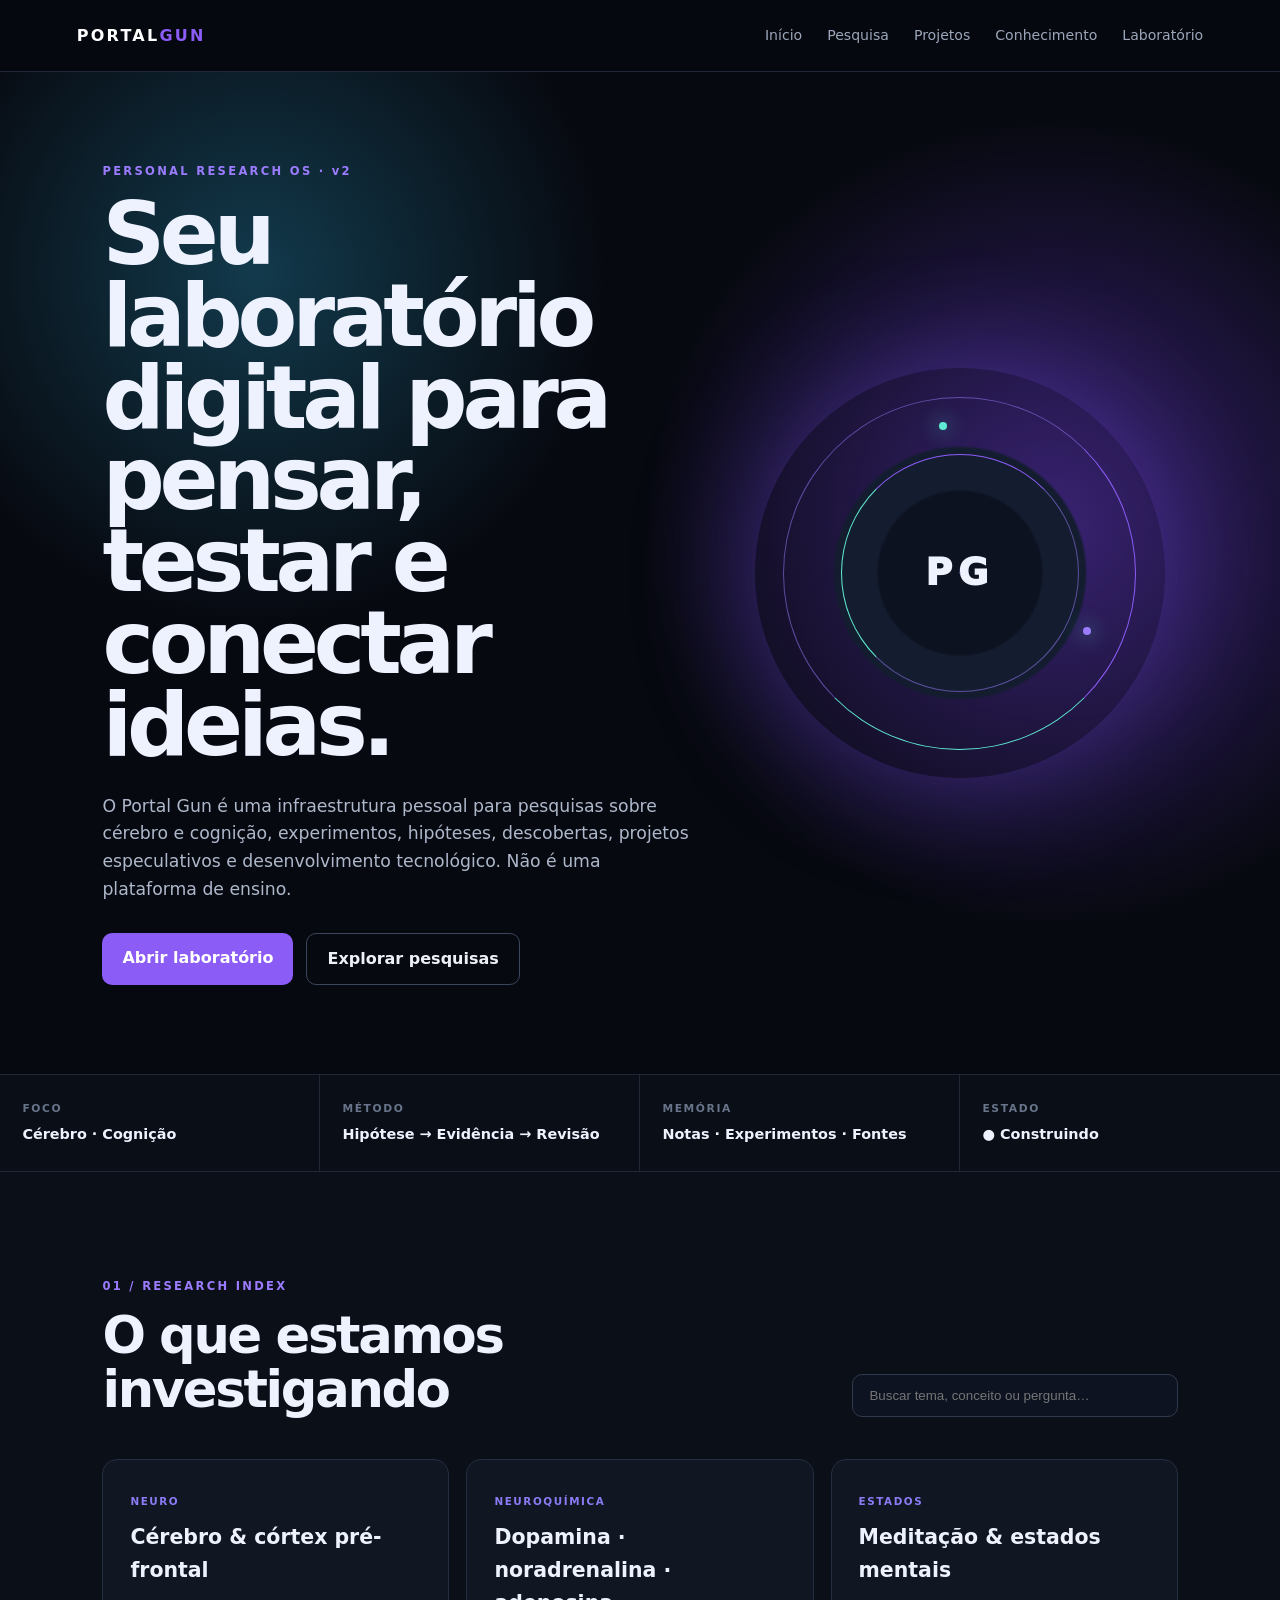
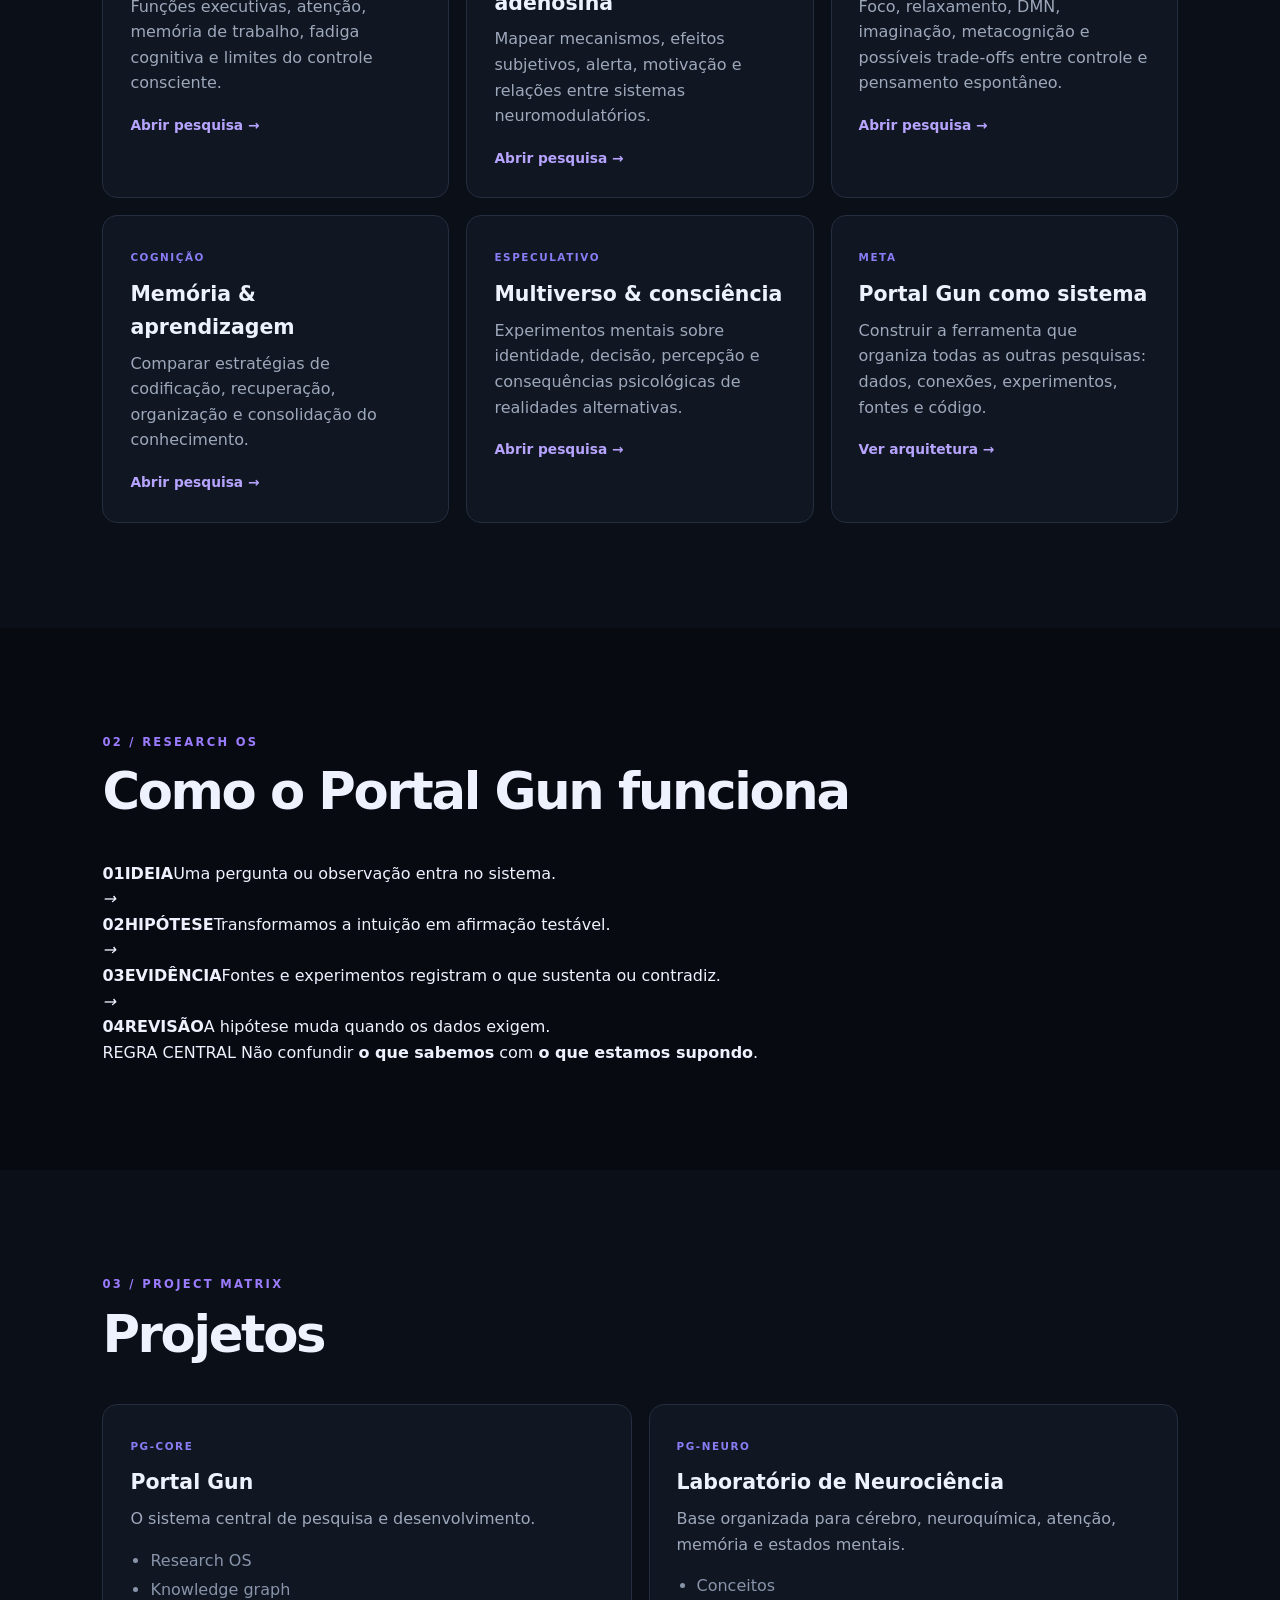
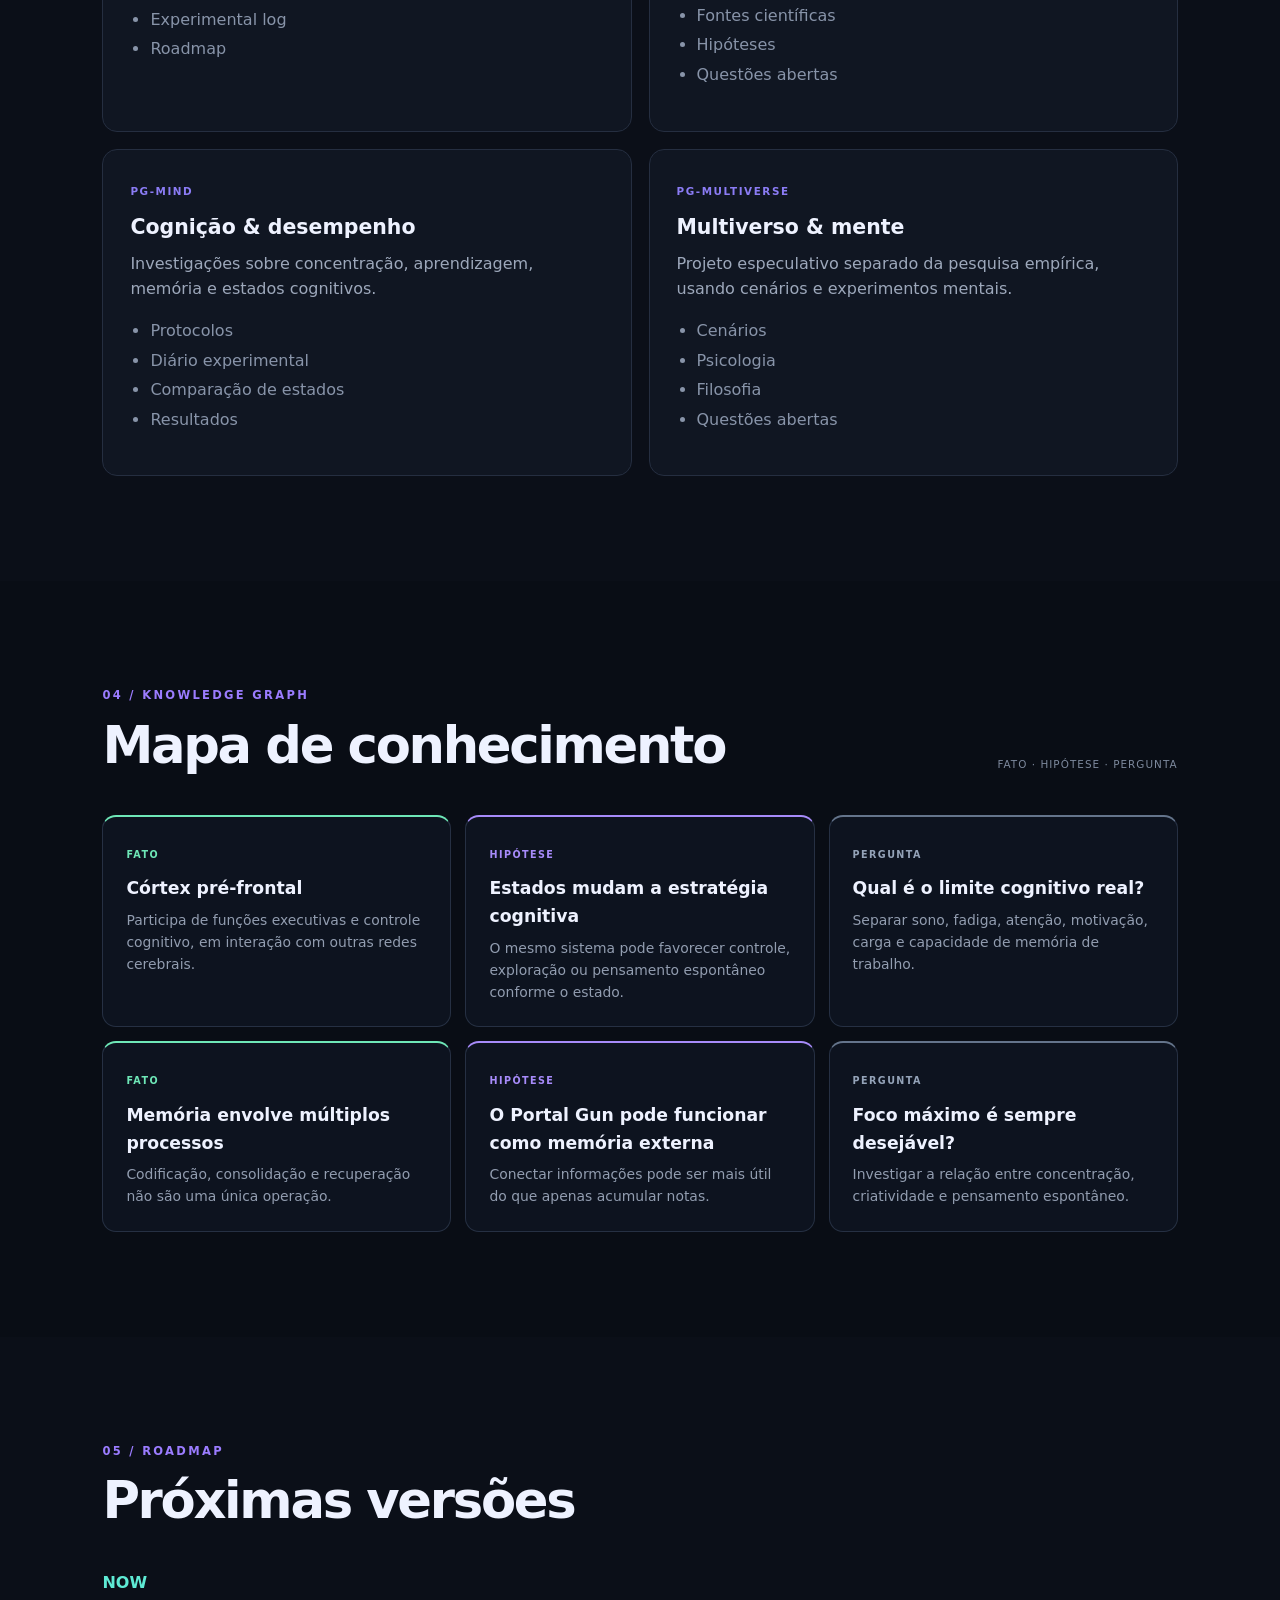
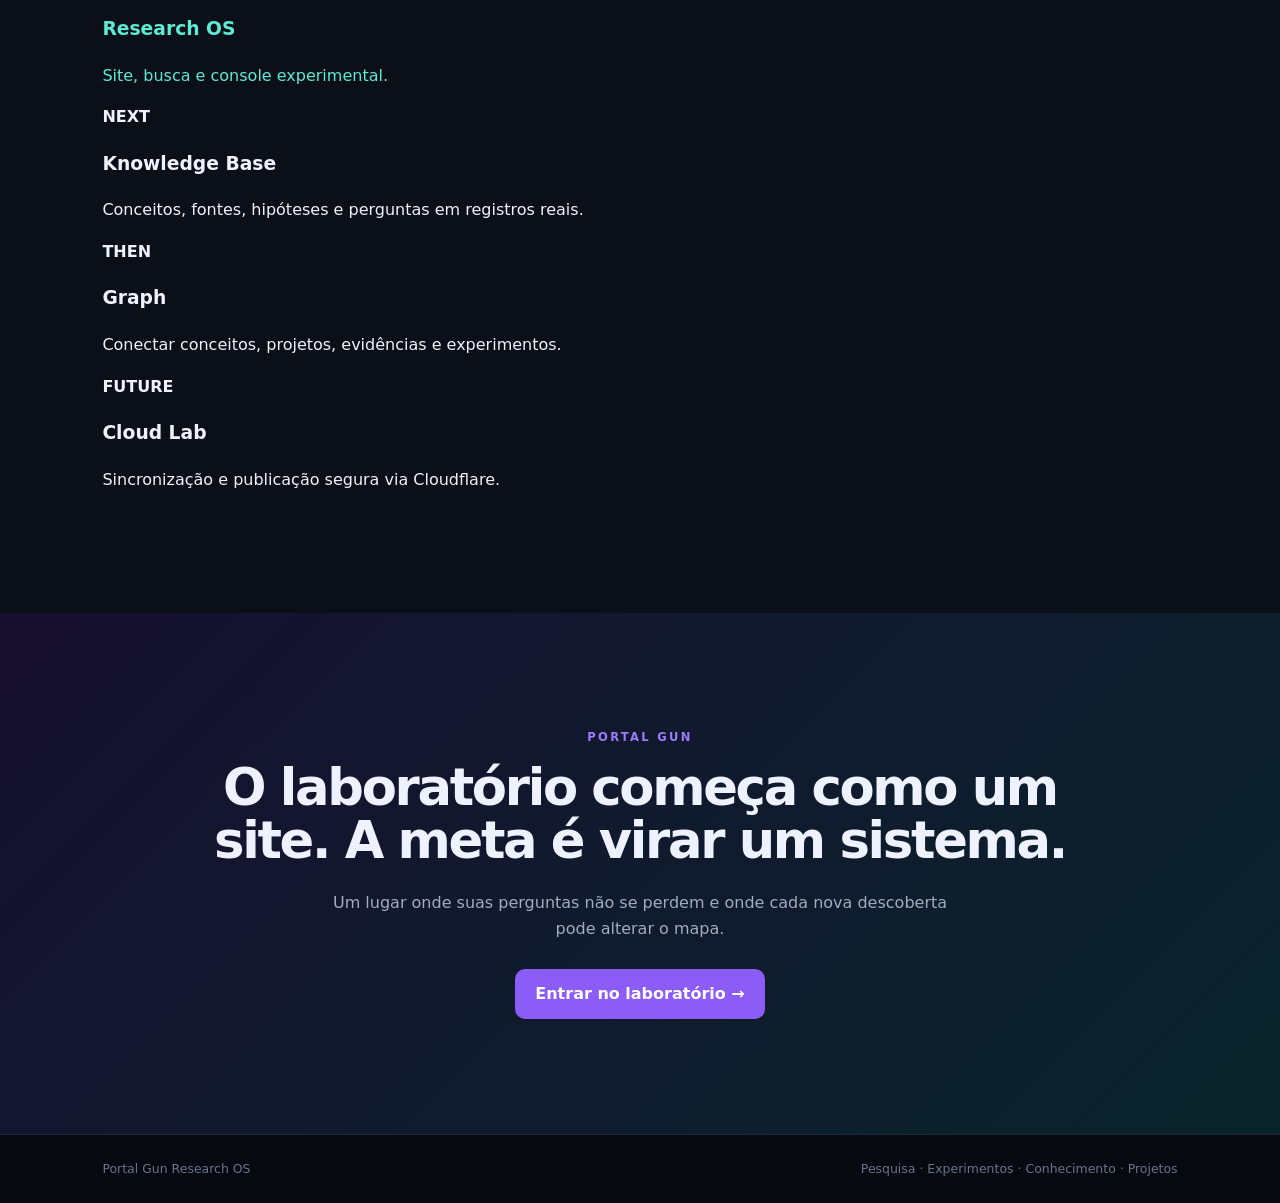
==== commit 8e87bedf: "Rebuild Portal Gun research lab architecture" ====
--- a/index.html
+++ b/index.html
@@ -1,24 +1,15 @@
-<!doctype html>
-<html lang="pt-BR">
-<head>
-<meta charset="utf-8">
-<meta name="viewport" content="width=device-width,initial-scale=1">
-<meta name="description" content="Portal Gun — laboratório pessoal para pesquisa, hipóteses, experimentos, neurociência, cognição e projetos especulativos.">
-<title>Portal Gun — Personal Research Lab</title>
-<link rel="stylesheet" href="style.css">
-</head>
-<body>
-<header class="topbar">
-  <a class="brand" href="#inicio">PORTAL<span>GUN</span></a>
-  <nav aria-label="Navegação"><a href="#pesquisa">Pesquisa</a><a href="#experimentos">Experimentos</a><a href="#projetos">Projetos</a><a href="#conhecimento">Conhecimento</a><a href="lab.html">Console</a></nav>
-</header>
-<main>
-<section id="inicio" class="hero"><div><p class="eyebrow">PERSONAL RESEARCH LAB / 2026</p><h1>Um laboratório para transformar curiosidade em investigação.</h1><p class="lead">O Portal Gun não é uma plataforma de aulas. É uma central pessoal para organizar pesquisas sobre cérebro e cognição, experimentos mentais e práticos, hipóteses, projetos de tecnologia e perguntas que ainda não têm resposta.</p><div class="actions"><a class="button primary" href="#pesquisa">Entrar no laboratório</a><a class="button ghost" href="lab.html">Abrir Research Console</a></div></div><div class="portal" aria-hidden="true"><div class="ring r1"></div><div class="ring r2"></div><div class="core">PG</div><span class="orbit o1"></span><span class="orbit o2"></span></div></section>
-<section class="dashboard"><div class="stat"><span>ÁREA CENTRAL</span><strong>Neurociência & Cognição</strong></div><div class="stat"><span>MODO</span><strong>Pesquisa + Experimento</strong></div><div class="stat"><span>ESTRUTURA</span><strong>Projetos conectados</strong></div><div class="stat"><span>PRINCÍPIO</span><strong>Hipótese → teste → revisão</strong></div></section>
-<section id="pesquisa" class="section"><div class="section-head"><div><p class="eyebrow">01 / RESEARCH MAP</p><h2>Linhas de pesquisa</h2></div><input id="search" type="search" placeholder="Pesquisar no laboratório…" aria-label="Pesquisar"></div><div class="grid three searchable"><article class="research-card" data-search="neurociencia cerebro córtex pré-frontal funções executivas atenção memória de trabalho"><span class="tag">NEURO</span><h3>Cérebro & córtex pré-frontal</h3><p>Investigar atenção, controle executivo, memória de trabalho, fadiga cognitiva e como diferentes estados mentais alteram o desempenho.</p><a href="#conhecimento">Abrir mapa →</a></article><article class="research-card" data-search="dopamina noradrenalina adenosina neuromodulacao motivacao alerta"><span class="tag">NEUROQUÍMICA</span><h3>Neuromodulação</h3><p>Organizar relações entre dopamina, noradrenalina, adenosina e outros sistemas, separando mecanismo conhecido de hipótese.</p><a href="#conhecimento">Ver conceitos →</a></article><article class="research-card" data-search="meditacao samatha mindfulness DMN default mode network atenção relaxamento"><span class="tag">ESTADOS MENTAIS</span><h3>Meditação & estados cognitivos</h3><p>Estudar atenção sustentada, relaxamento, DMN, imaginação, metacognição e possíveis trade-offs entre foco e pensamento espontâneo.</p><a href="#experimentos">Experimentos →</a></article><article class="research-card" data-search="memoria aprendizagem mnemonicos palacio memoria repeticao ativa spaced repetition chunking zettelkasten"><span class="tag">COGNIÇÃO</span><h3>Memória & aprendizagem</h3><p>Comparar recuperação ativa, repetição espaçada, chunking, palácio da memória, Feynman e organização do conhecimento.</p><a href="#conhecimento">Base de conhecimento →</a></article><article class="research-card" data-search="multiverso psicologia consciencia ficcao cientifica acesso impacto humano"><span class="tag">ESPECULATIVO</span><h3>Multiverso & mente</h3><p>Explorar, de forma explicitamente especulativa, como acesso a realidades alternativas poderia afetar identidade, decisão, ansiedade, memória e percepção.</p><a href="#projetos">Explorar →</a></article><article class="research-card" data-search="portal gun tecnologia interface laboratorio software conhecimento grafo cloudflare github"><span class="tag">META-PROJETO</span><h3>O próprio Portal Gun</h3><p>Construir a infraestrutura que conecta perguntas, pesquisas, experimentos, notas, código e resultados em um único sistema.</p><a href="#projetos">Arquitetura →</a></article></div></section>
-<section id="experimentos" class="section dark"><p class="eyebrow">02 / EXPERIMENTAL LOG</p><h2>Centro de experimentos</h2><div class="experiment-layout"><div class="experiment-list"><article><div class="status planned">PLANEJADO</div><h3>Estados cognitivos</h3><p>Registrar condições, percepção subjetiva, foco, memória de trabalho e qualidade da sessão para comparar estados de forma sistemática.</p><div class="meta">Métrica: desempenho + relato subjetivo</div></article><article><div class="status active">EM DESENVOLVIMENTO</div><h3>Protocolo cognitivo</h3><p>Estruturar sessões com blocos de concentração, aprendizagem, recuperação e metacognição, mantendo um diário mínimo e comparável.</p><div class="meta">Métrica: consistência entre sessões</div></article><article><div class="status idea">HIPÓTESE</div><h3>Foco × pensamento espontâneo</h3><p>Investigar quando reduzir distrações melhora desempenho e quando a redução de pensamento espontâneo pode prejudicar criatividade ou geração de ideias.</p><div class="meta">Métrica: foco + geração de ideias</div></article></div><aside class="lab-console"><div class="console-title">LAB CONSOLE</div><div class="console-line"><span>HIPÓTESES</span><b>→ testar</b></div><div class="console-line"><span>OBSERVAÇÕES</span><b>→ registrar</b></div><div class="console-line"><span>RESULTADOS</span><b>→ comparar</b></div><div class="console-line"><span>REVISÕES</span><b>→ atualizar</b></div><p>Regra do laboratório: uma hipótese não vira fato só porque parece intuitiva. Registrar o que foi observado, o que foi inferido e o que ainda precisa de evidência.</p><a class="button primary" href="lab.html" style="margin-top:20px">Abrir console →</a></aside></div></section>
-<section id="projetos" class="section"><p class="eyebrow">03 / PROJECTS</p><h2>Projetos conectados</h2><div class="grid two projects"><article><div class="project-code">PG-CORE</div><h3>Portal Gun</h3><p>O sistema central: site, laboratório, organização de conhecimento, experimentos e evolução do projeto.</p><ul><li>Dashboard de pesquisa</li><li>Base de conhecimento</li><li>Registro de experimentos</li><li>Roadmap técnico</li></ul></article><article><div class="project-code">PG-NEURO</div><h3>Laboratório de Neurociência</h3><p>Espaço para estudar cérebro, cognição, neuromodulação, atenção, memória, estados mentais e descobertas científicas.</p><ul><li>Conceitos</li><li>Hipóteses</li><li>Artigos e fontes</li><li>Questões abertas</li></ul></article><article><div class="project-code">PG-MIND</div><h3>Cognição & desempenho</h3><p>Investigações sobre aprendizagem, concentração, memória, estratégias cognitivas e interação entre estado mental e desempenho.</p><ul><li>Protocolos</li><li>Diários</li><li>Comparações</li><li>Resultados</li></ul></article><article><div class="project-code">PG-MULTIVERSE</div><h3>Multiverso & consciência</h3><p>Projeto conceitual para explorar consequências psicológicas e filosóficas de cenários de acesso a múltiplas realidades.</p><ul><li>Cenários</li><li>Experimentos mentais</li><li>Psicologia</li><li>Questões filosóficas</li></ul></article></div></section>
-<section id="conhecimento" class="section knowledge"><div class="section-head"><div><p class="eyebrow">04 / KNOWLEDGE GRAPH</p><h2>Mapa de conhecimento</h2></div><span class="legend">FATO <i></i> HIPÓTESE <i></i> PERGUNTA</span></div><div class="knowledge-grid"><div class="node fact"><span>FATO</span><h3>Córtex pré-frontal</h3><p>Participa de funções executivas, controle e manutenção de informação relevante.</p></div><div class="node question"><span>PERGUNTA</span><h3>O que determina o limite cognitivo?</h3><p>Separar fadiga, atenção, motivação, sono e carga da tarefa.</p></div><div class="node hypothesis"><span>HIPÓTESE</span><h3>Estado mental altera a estratégia</h3><p>O mesmo cérebro pode priorizar controle, exploração ou pensamento espontâneo conforme o estado.</p></div><div class="node fact"><span>FATO</span><h3>Memória é um sistema, não um arquivo</h3><p>Codificação, consolidação e recuperação dependem de múltiplos processos.</p></div><div class="node question"><span>PERGUNTA</span><h3>Foco máximo é sempre melhor?</h3><p>Investigar a relação entre concentração, criatividade e pensamento espontâneo.</p></div><div class="node hypothesis"><span>HIPÓTESE</span><h3>Conhecimento precisa de conexões</h3><p>O Portal Gun deve relacionar conceitos, fontes, experimentos e resultados, não apenas armazenar páginas.</p></div></div></section>
-<section class="section roadmap"><p class="eyebrow">05 / BUILD ROADMAP</p><h2>Construção do laboratório</h2><ol class="timeline"><li><strong>01 — Central de pesquisa</strong><p>Dashboard, linhas de pesquisa e busca local.</p></li><li><strong>02 — Base estruturada</strong><p>Notas, conceitos, fontes, hipóteses e perguntas em dados organizados.</p></li><li><strong>03 — Experimental log</strong><p>Registro de sessões, variáveis, resultados e revisões.</p></li><li><strong>04 — Knowledge graph</strong><p>Conectar conceitos e projetos em uma rede navegável.</p></li><li><strong>05 — Deploy</strong><p>Publicar a versão estável do laboratório via Cloudflare Pages.</p></li></ol></section>
-<section class="cta"><p class="eyebrow">PORTAL GUN / LAB</p><h2>Não é apenas um site. É o lugar onde os projetos podem continuar.</h2><p>Pesquisas, hipóteses, código, experimentos e perguntas abertas podem evoluir juntos.</p><div class="actions" style="justify-content:center"><a class="button primary" href="lab.html">Abrir Research Console</a><a class="button ghost" href="https://github.com/Emanuel124gg/Portal-gun" target="_blank" rel="noopener">Abrir repositório</a></div></section>
-</main><footer><span>Portal Gun Research Lab</span><span>Neurociência • Cognição • Experimentos • Projetos</span></footer><script src="script.js"></script></body></html>+<!doctype html><html lang="pt-BR"><head><meta charset="utf-8"><meta name="viewport" content="width=device-width,initial-scale=1"><meta name="description" content="Portal Gun — laboratório pessoal para pesquisa, hipóteses, experimentos e projetos."><title>Portal Gun — Research OS</title><link rel="stylesheet" href="style.css"></head><body><header class="topbar"><a class="brand" href="#home">PORTAL<span>GUN</span></a><nav><a href="#home">Início</a><a href="#research">Pesquisa</a><a href="#projects">Projetos</a><a href="#knowledge">Conhecimento</a><a href="lab.html">Laboratório</a></nav></header><main>
+<section id="home" class="hero"><div class="hero-copy"><p class="eyebrow">PERSONAL RESEARCH OS · v2</p><h1>Seu laboratório digital para pensar, testar e conectar ideias.</h1><p class="lead">O Portal Gun é uma infraestrutura pessoal para pesquisas sobre cérebro e cognição, experimentos, hipóteses, descobertas, projetos especulativos e desenvolvimento tecnológico. Não é uma plataforma de ensino.</p><div class="actions"><a class="button primary" href="lab.html">Abrir laboratório</a><a class="button ghost" href="#research">Explorar pesquisas</a></div></div><div class="portal"><div class="ring r1"></div><div class="ring r2"></div><div class="ring r3"></div><div class="core">PG</div><span class="orbit o1"></span><span class="orbit o2"></span></div></section>
+<section class="dashboard"><div class="stat"><span>FOCO</span><strong>Cérebro · Cognição</strong></div><div class="stat"><span>MÉTODO</span><strong>Hipótese → Evidência → Revisão</strong></div><div class="stat"><span>MEMÓRIA</span><strong>Notas · Experimentos · Fontes</strong></div><div class="stat"><span>ESTADO</span><strong class="pulse">● Construindo</strong></div></section>
+<section id="research" class="section"><div class="section-head"><div><p class="eyebrow">01 / RESEARCH INDEX</p><h2>O que estamos investigando</h2></div><input id="search" type="search" placeholder="Buscar tema, conceito ou pergunta…"></div><div class="grid three searchable">
+<article class="research-card" data-search="cerebro cortex pre-frontal funções executivas atenção memória trabalho fadiga"><span class="tag">NEURO</span><h3>Cérebro & córtex pré-frontal</h3><p>Funções executivas, atenção, memória de trabalho, fadiga cognitiva e limites do controle consciente.</p><a href="lab.html?topic=prefrontal">Abrir pesquisa →</a></article>
+<article class="research-card" data-search="dopamina noradrenalina adenosina cafeina neuromodulação motivação alerta"><span class="tag">NEUROQUÍMICA</span><h3>Dopamina · noradrenalina · adenosina</h3><p>Mapear mecanismos, efeitos subjetivos, alerta, motivação e relações entre sistemas neuromodulatórios.</p><a href="lab.html?topic=neuromodulation">Abrir pesquisa →</a></article>
+<article class="research-card" data-search="samatha mindfulness meditação DMN default mode network imaginação relaxamento foco"><span class="tag">ESTADOS</span><h3>Meditação & estados mentais</h3><p>Foco, relaxamento, DMN, imaginação, metacognição e possíveis trade-offs entre controle e pensamento espontâneo.</p><a href="lab.html?topic=states">Abrir pesquisa →</a></article>
+<article class="research-card" data-search="memória aprendizagem palácio mnemonicos repetição espaçada active recall chunking zettelkasten feynman"><span class="tag">COGNIÇÃO</span><h3>Memória & aprendizagem</h3><p>Comparar estratégias de codificação, recuperação, organização e consolidação do conhecimento.</p><a href="lab.html?topic=memory">Abrir pesquisa →</a></article>
+<article class="research-card" data-search="multiverso consciência psicologia identidade realidades alternativas experimento mental"><span class="tag">ESPECULATIVO</span><h3>Multiverso & consciência</h3><p>Experimentos mentais sobre identidade, decisão, percepção e consequências psicológicas de realidades alternativas.</p><a href="lab.html?topic=multiverse">Abrir pesquisa →</a></article>
+<article class="research-card" data-search="portal gun software github cloudflare knowledge graph laboratório arquitetura projeto"><span class="tag">META</span><h3>Portal Gun como sistema</h3><p>Construir a ferramenta que organiza todas as outras pesquisas: dados, conexões, experimentos, fontes e código.</p><a href="#architecture">Ver arquitetura →</a></article></div></section>
+<section id="architecture" class="section dark"><p class="eyebrow">02 / RESEARCH OS</p><h2>Como o Portal Gun funciona</h2><div class="pipeline"><div><b>01</b><strong>IDEIA</strong><span>Uma pergunta ou observação entra no sistema.</span></div><i>→</i><div><b>02</b><strong>HIPÓTESE</strong><span>Transformamos a intuição em afirmação testável.</span></div><i>→</i><div><b>03</b><strong>EVIDÊNCIA</strong><span>Fontes e experimentos registram o que sustenta ou contradiz.</span></div><i>→</i><div><b>04</b><strong>REVISÃO</strong><span>A hipótese muda quando os dados exigem.</span></div></div><div class="rule"><span>REGRA CENTRAL</span> Não confundir <b>o que sabemos</b> com <b>o que estamos supondo</b>.</div></section>
+<section id="projects" class="section"><p class="eyebrow">03 / PROJECT MATRIX</p><h2>Projetos</h2><div class="grid two projects"><article><span class="project-code">PG-CORE</span><h3>Portal Gun</h3><p>O sistema central de pesquisa e desenvolvimento.</p><ul><li>Research OS</li><li>Knowledge graph</li><li>Experimental log</li><li>Roadmap</li></ul></article><article><span class="project-code">PG-NEURO</span><h3>Laboratório de Neurociência</h3><p>Base organizada para cérebro, neuroquímica, atenção, memória e estados mentais.</p><ul><li>Conceitos</li><li>Fontes científicas</li><li>Hipóteses</li><li>Questões abertas</li></ul></article><article><span class="project-code">PG-MIND</span><h3>Cognição & desempenho</h3><p>Investigações sobre concentração, aprendizagem, memória e estados cognitivos.</p><ul><li>Protocolos</li><li>Diário experimental</li><li>Comparação de estados</li><li>Resultados</li></ul></article><article><span class="project-code">PG-MULTIVERSE</span><h3>Multiverso & mente</h3><p>Projeto especulativo separado da pesquisa empírica, usando cenários e experimentos mentais.</p><ul><li>Cenários</li><li>Psicologia</li><li>Filosofia</li><li>Questões abertas</li></ul></article></div></section>
+<section id="knowledge" class="section knowledge"><div class="section-head"><div><p class="eyebrow">04 / KNOWLEDGE GRAPH</p><h2>Mapa de conhecimento</h2></div><span class="legend">FATO · HIPÓTESE · PERGUNTA</span></div><div class="knowledge-grid"><div class="node fact"><span>FATO</span><h3>Córtex pré-frontal</h3><p>Participa de funções executivas e controle cognitivo, em interação com outras redes cerebrais.</p></div><div class="node hypothesis"><span>HIPÓTESE</span><h3>Estados mudam a estratégia cognitiva</h3><p>O mesmo sistema pode favorecer controle, exploração ou pensamento espontâneo conforme o estado.</p></div><div class="node question"><span>PERGUNTA</span><h3>Qual é o limite cognitivo real?</h3><p>Separar sono, fadiga, atenção, motivação, carga e capacidade de memória de trabalho.</p></div><div class="node fact"><span>FATO</span><h3>Memória envolve múltiplos processos</h3><p>Codificação, consolidação e recuperação não são uma única operação.</p></div><div class="node hypothesis"><span>HIPÓTESE</span><h3>O Portal Gun pode funcionar como memória externa</h3><p>Conectar informações pode ser mais útil do que apenas acumular notas.</p></div><div class="node question"><span>PERGUNTA</span><h3>Foco máximo é sempre desejável?</h3><p>Investigar a relação entre concentração, criatividade e pensamento espontâneo.</p></div></div></section>
+<section class="section roadmap"><p class="eyebrow">05 / ROADMAP</p><h2>Próximas versões</h2><div class="roadmap-grid"><div class="road active"><b>NOW</b><h3>Research OS</h3><p>Site, busca e console experimental.</p></div><div class="road"><b>NEXT</b><h3>Knowledge Base</h3><p>Conceitos, fontes, hipóteses e perguntas em registros reais.</p></div><div class="road"><b>THEN</b><h3>Graph</h3><p>Conectar conceitos, projetos, evidências e experimentos.</p></div><div class="road"><b>FUTURE</b><h3>Cloud Lab</h3><p>Sincronização e publicação segura via Cloudflare.</p></div></div></section>
+<section class="cta"><p class="eyebrow">PORTAL GUN</p><h2>O laboratório começa como um site. A meta é virar um sistema.</h2><p>Um lugar onde suas perguntas não se perdem e onde cada nova descoberta pode alterar o mapa.</p><a class="button primary" href="lab.html">Entrar no laboratório →</a></section></main><footer><span>Portal Gun Research OS</span><span>Pesquisa · Experimentos · Conhecimento · Projetos</span></footer><script src="script.js"></script></body></html>
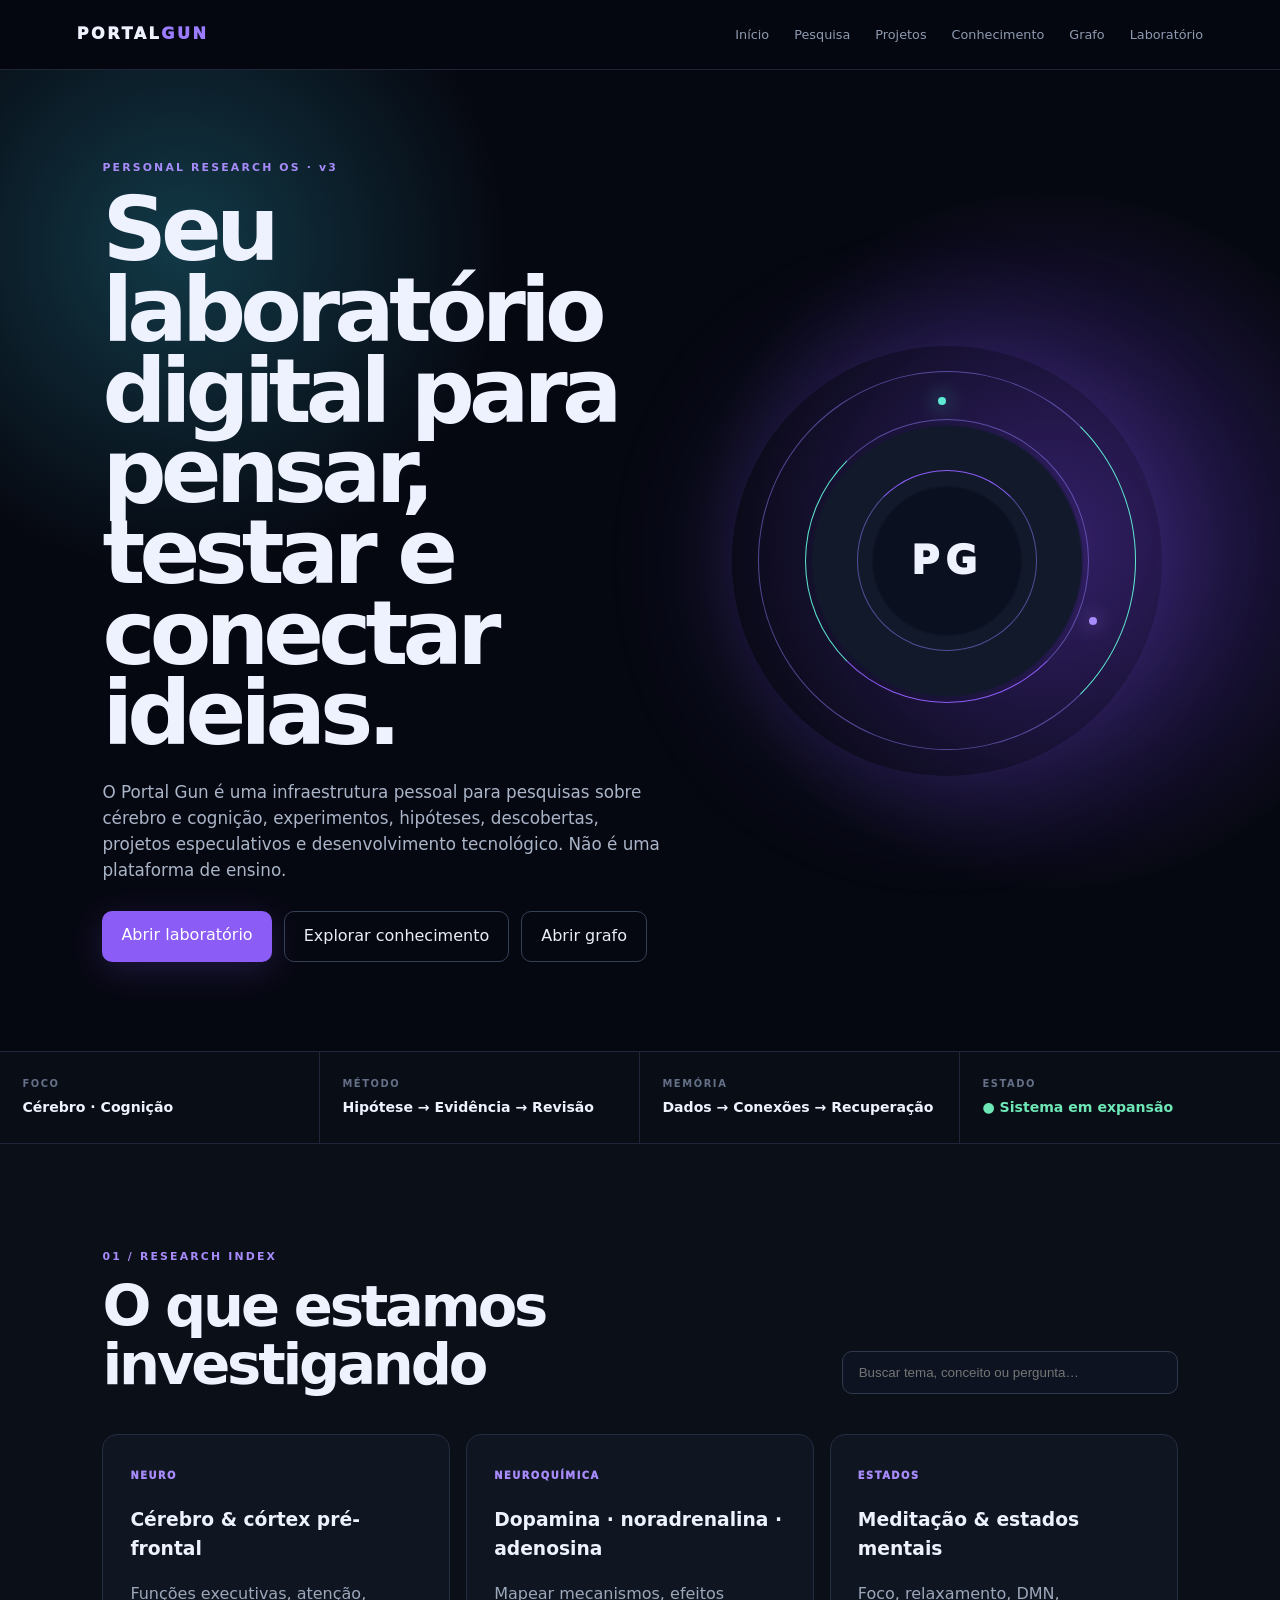
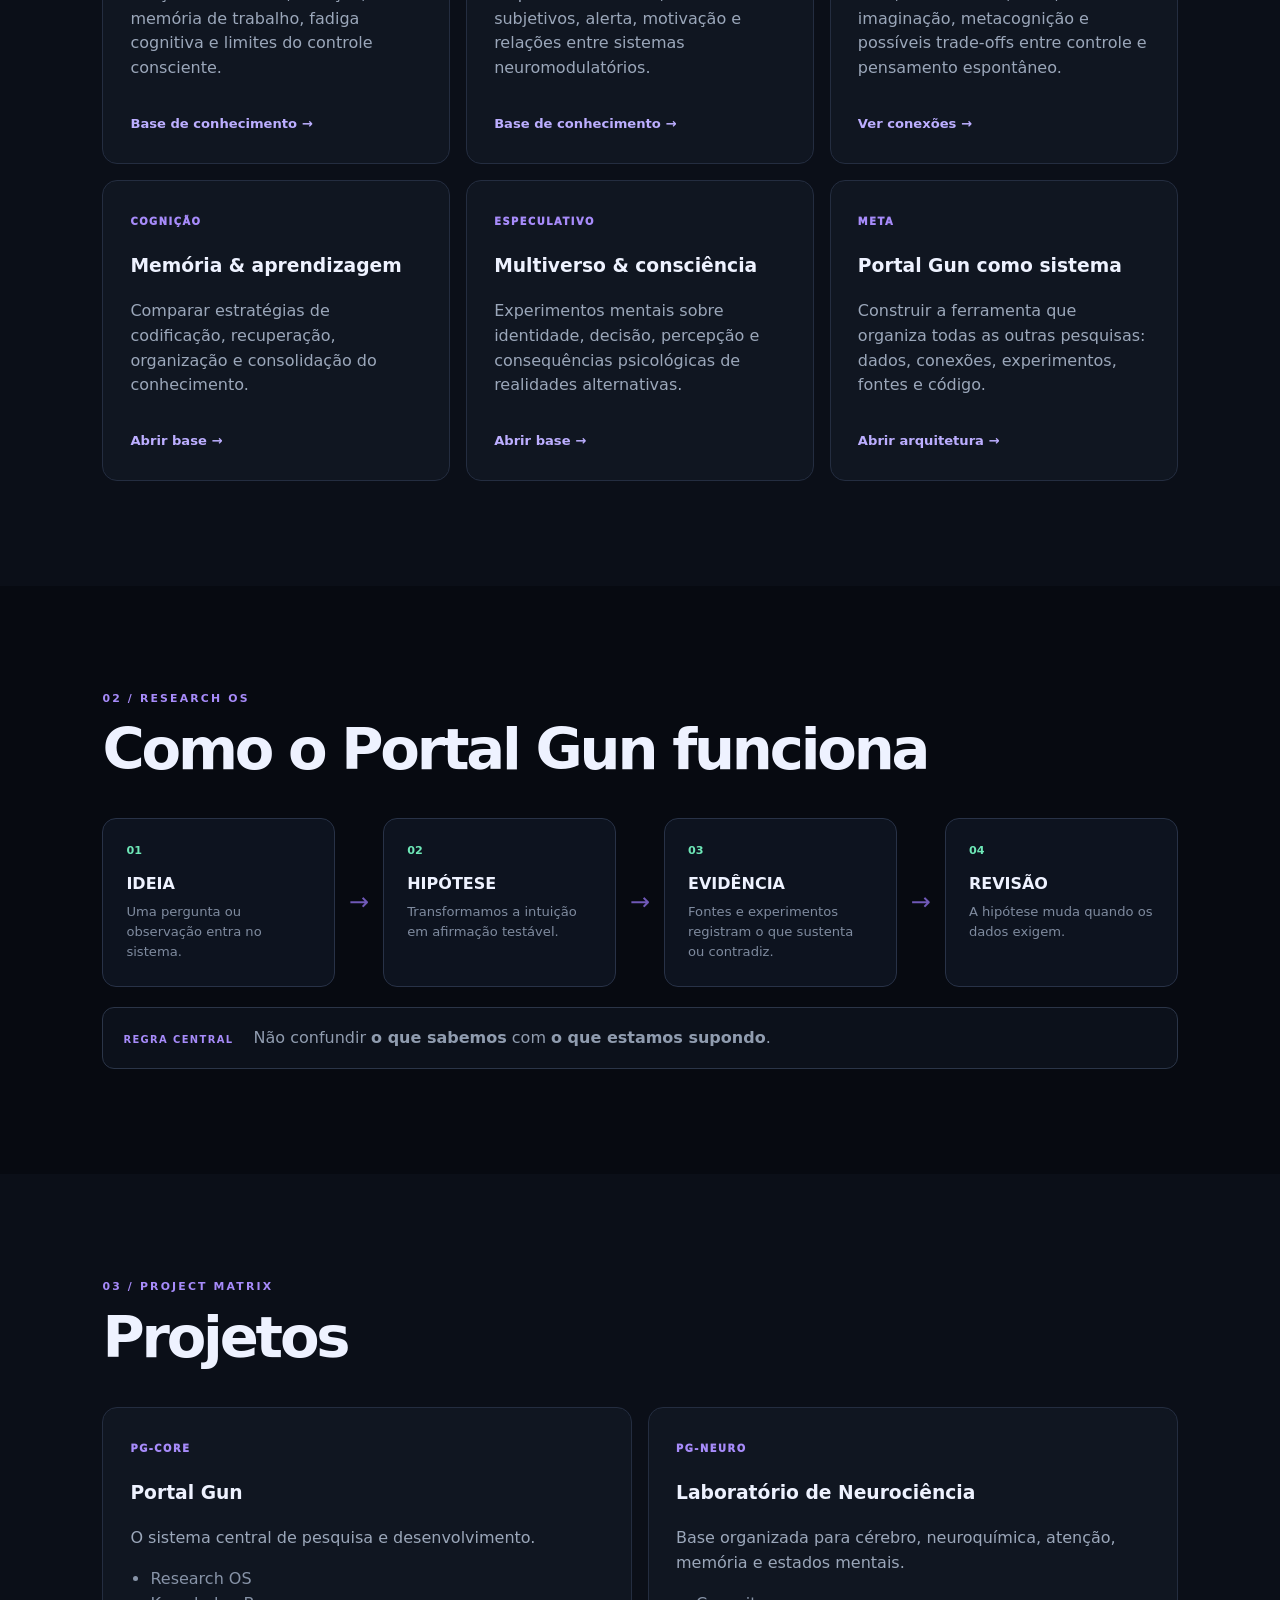
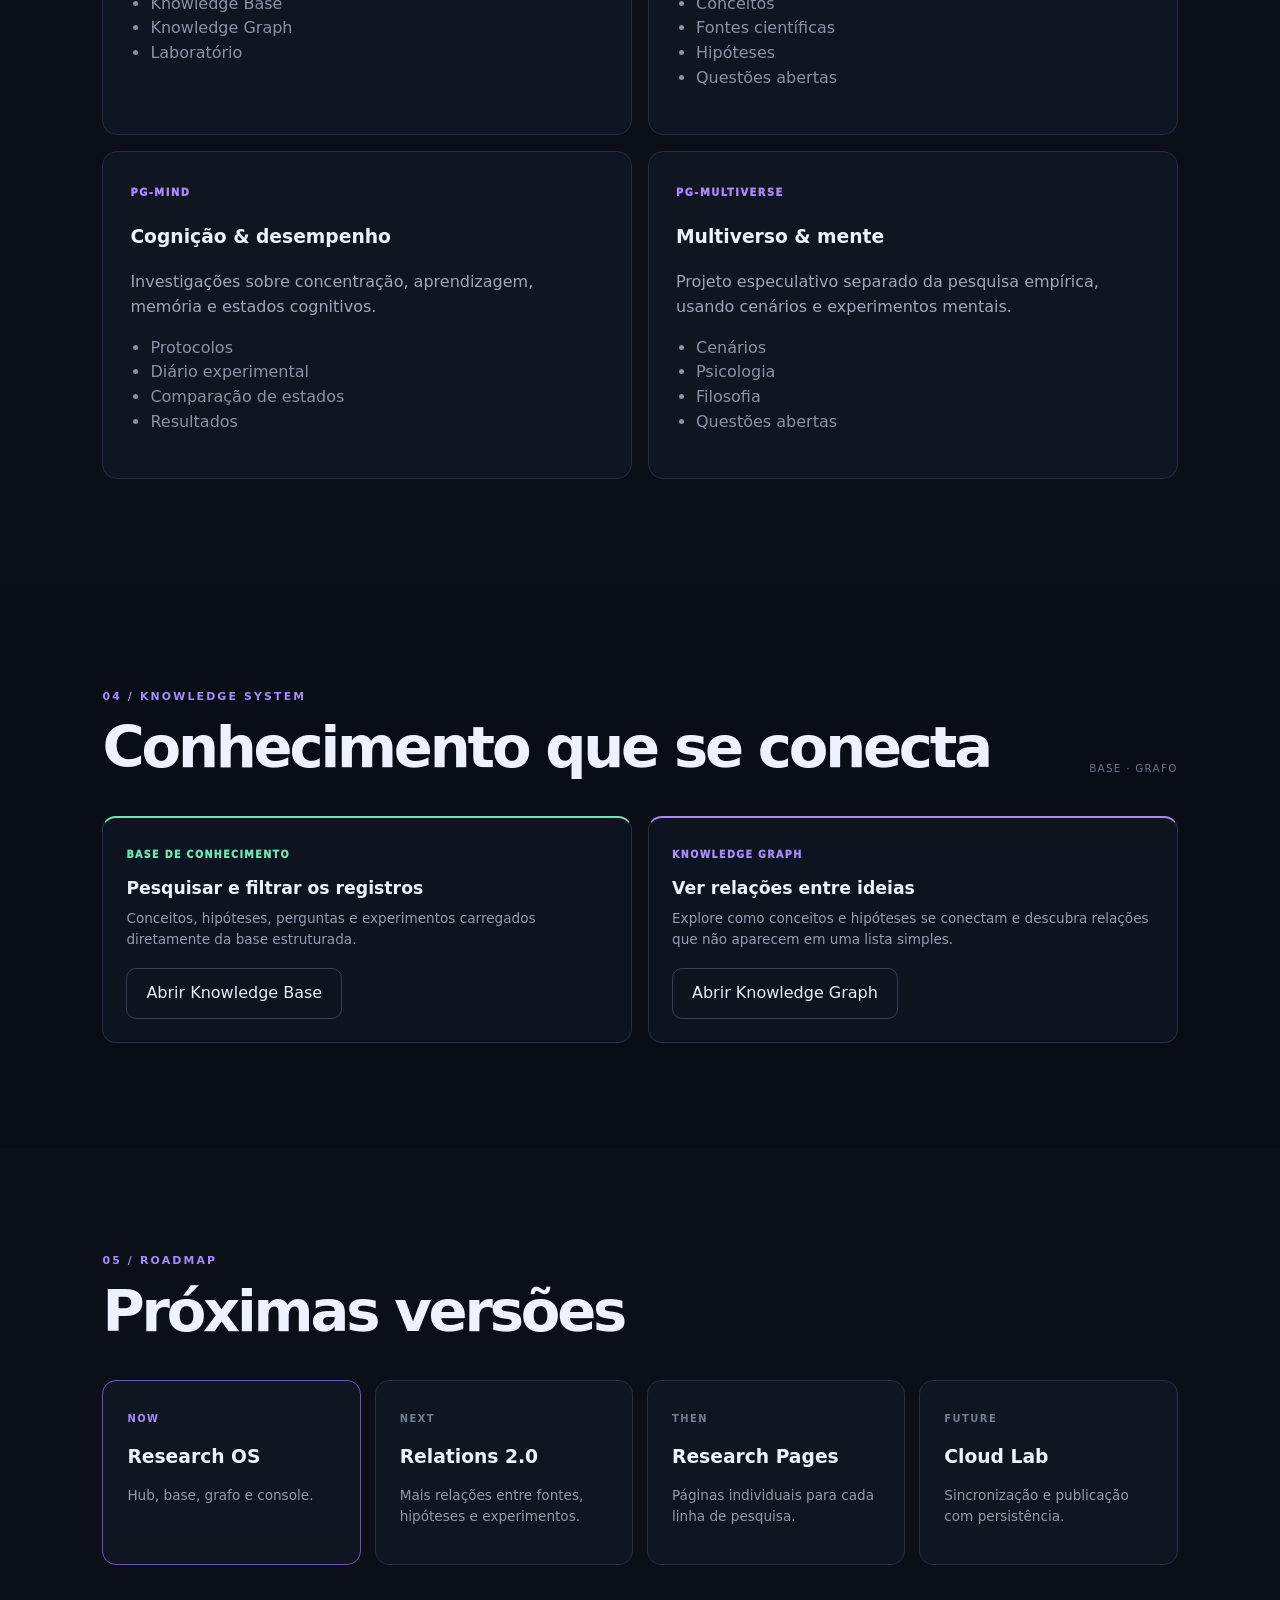
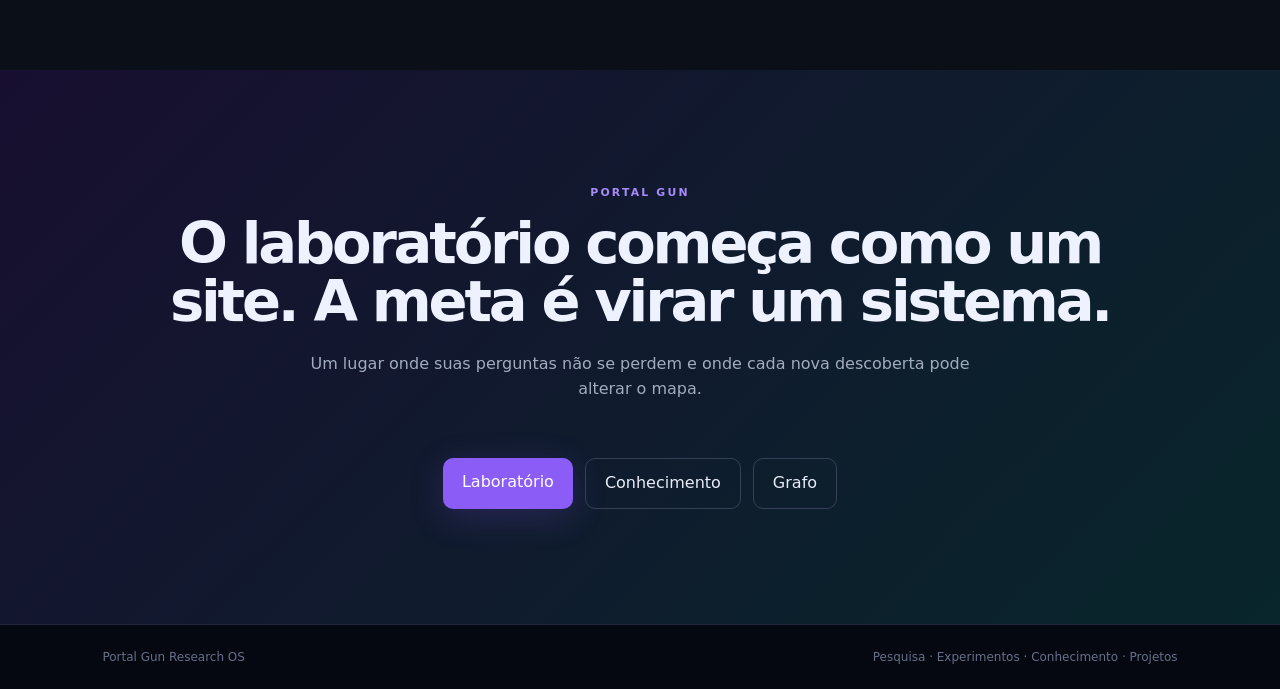
==== commit bbc31486: "Connect Portal Gun hub to knowledge and graph" ====
--- a/index.html
+++ b/index.html
@@ -1,15 +1,15 @@
-<!doctype html><html lang="pt-BR"><head><meta charset="utf-8"><meta name="viewport" content="width=device-width,initial-scale=1"><meta name="description" content="Portal Gun — laboratório pessoal para pesquisa, hipóteses, experimentos e projetos."><title>Portal Gun — Research OS</title><link rel="stylesheet" href="style.css"></head><body><header class="topbar"><a class="brand" href="#home">PORTAL<span>GUN</span></a><nav><a href="#home">Início</a><a href="#research">Pesquisa</a><a href="#projects">Projetos</a><a href="#knowledge">Conhecimento</a><a href="lab.html">Laboratório</a></nav></header><main>
-<section id="home" class="hero"><div class="hero-copy"><p class="eyebrow">PERSONAL RESEARCH OS · v2</p><h1>Seu laboratório digital para pensar, testar e conectar ideias.</h1><p class="lead">O Portal Gun é uma infraestrutura pessoal para pesquisas sobre cérebro e cognição, experimentos, hipóteses, descobertas, projetos especulativos e desenvolvimento tecnológico. Não é uma plataforma de ensino.</p><div class="actions"><a class="button primary" href="lab.html">Abrir laboratório</a><a class="button ghost" href="#research">Explorar pesquisas</a></div></div><div class="portal"><div class="ring r1"></div><div class="ring r2"></div><div class="ring r3"></div><div class="core">PG</div><span class="orbit o1"></span><span class="orbit o2"></span></div></section>
-<section class="dashboard"><div class="stat"><span>FOCO</span><strong>Cérebro · Cognição</strong></div><div class="stat"><span>MÉTODO</span><strong>Hipótese → Evidência → Revisão</strong></div><div class="stat"><span>MEMÓRIA</span><strong>Notas · Experimentos · Fontes</strong></div><div class="stat"><span>ESTADO</span><strong class="pulse">● Construindo</strong></div></section>
+<!doctype html><html lang="pt-BR"><head><meta charset="utf-8"><meta name="viewport" content="width=device-width,initial-scale=1"><meta name="description" content="Portal Gun — laboratório pessoal para pesquisa, hipóteses, experimentos e projetos."><title>Portal Gun — Research OS</title><link rel="stylesheet" href="style.css"></head><body><header class="topbar"><a class="brand" href="#home">PORTAL<span>GUN</span></a><nav><a href="#home">Início</a><a href="#research">Pesquisa</a><a href="#projects">Projetos</a><a href="knowledge.html">Conhecimento</a><a href="graph.html">Grafo</a><a href="lab.html">Laboratório</a></nav></header><main>
+<section id="home" class="hero"><div class="hero-copy"><p class="eyebrow">PERSONAL RESEARCH OS · v3</p><h1>Seu laboratório digital para pensar, testar e conectar ideias.</h1><p class="lead">O Portal Gun é uma infraestrutura pessoal para pesquisas sobre cérebro e cognição, experimentos, hipóteses, descobertas, projetos especulativos e desenvolvimento tecnológico. Não é uma plataforma de ensino.</p><div class="actions"><a class="button primary" href="lab.html">Abrir laboratório</a><a class="button ghost" href="knowledge.html">Explorar conhecimento</a><a class="button ghost" href="graph.html">Abrir grafo</a></div></div><div class="portal"><div class="ring r1"></div><div class="ring r2"></div><div class="ring r3"></div><div class="core">PG</div><span class="orbit o1"></span><span class="orbit o2"></span></div></section>
+<section class="dashboard"><div class="stat"><span>FOCO</span><strong>Cérebro · Cognição</strong></div><div class="stat"><span>MÉTODO</span><strong>Hipótese → Evidência → Revisão</strong></div><div class="stat"><span>MEMÓRIA</span><strong>Dados → Conexões → Recuperação</strong></div><div class="stat"><span>ESTADO</span><strong class="pulse">● Sistema em expansão</strong></div></section>
 <section id="research" class="section"><div class="section-head"><div><p class="eyebrow">01 / RESEARCH INDEX</p><h2>O que estamos investigando</h2></div><input id="search" type="search" placeholder="Buscar tema, conceito ou pergunta…"></div><div class="grid three searchable">
-<article class="research-card" data-search="cerebro cortex pre-frontal funções executivas atenção memória trabalho fadiga"><span class="tag">NEURO</span><h3>Cérebro & córtex pré-frontal</h3><p>Funções executivas, atenção, memória de trabalho, fadiga cognitiva e limites do controle consciente.</p><a href="lab.html?topic=prefrontal">Abrir pesquisa →</a></article>
-<article class="research-card" data-search="dopamina noradrenalina adenosina cafeina neuromodulação motivação alerta"><span class="tag">NEUROQUÍMICA</span><h3>Dopamina · noradrenalina · adenosina</h3><p>Mapear mecanismos, efeitos subjetivos, alerta, motivação e relações entre sistemas neuromodulatórios.</p><a href="lab.html?topic=neuromodulation">Abrir pesquisa →</a></article>
-<article class="research-card" data-search="samatha mindfulness meditação DMN default mode network imaginação relaxamento foco"><span class="tag">ESTADOS</span><h3>Meditação & estados mentais</h3><p>Foco, relaxamento, DMN, imaginação, metacognição e possíveis trade-offs entre controle e pensamento espontâneo.</p><a href="lab.html?topic=states">Abrir pesquisa →</a></article>
-<article class="research-card" data-search="memória aprendizagem palácio mnemonicos repetição espaçada active recall chunking zettelkasten feynman"><span class="tag">COGNIÇÃO</span><h3>Memória & aprendizagem</h3><p>Comparar estratégias de codificação, recuperação, organização e consolidação do conhecimento.</p><a href="lab.html?topic=memory">Abrir pesquisa →</a></article>
-<article class="research-card" data-search="multiverso consciência psicologia identidade realidades alternativas experimento mental"><span class="tag">ESPECULATIVO</span><h3>Multiverso & consciência</h3><p>Experimentos mentais sobre identidade, decisão, percepção e consequências psicológicas de realidades alternativas.</p><a href="lab.html?topic=multiverse">Abrir pesquisa →</a></article>
-<article class="research-card" data-search="portal gun software github cloudflare knowledge graph laboratório arquitetura projeto"><span class="tag">META</span><h3>Portal Gun como sistema</h3><p>Construir a ferramenta que organiza todas as outras pesquisas: dados, conexões, experimentos, fontes e código.</p><a href="#architecture">Ver arquitetura →</a></article></div></section>
+<article class="research-card" data-search="cerebro cortex pre-frontal funções executivas atenção memória trabalho fadiga"><span class="tag">NEURO</span><h3>Cérebro & córtex pré-frontal</h3><p>Funções executivas, atenção, memória de trabalho, fadiga cognitiva e limites do controle consciente.</p><a href="knowledge.html">Base de conhecimento →</a></article>
+<article class="research-card" data-search="dopamina noradrenalina adenosina cafeina neuromodulação motivação alerta"><span class="tag">NEUROQUÍMICA</span><h3>Dopamina · noradrenalina · adenosina</h3><p>Mapear mecanismos, efeitos subjetivos, alerta, motivação e relações entre sistemas neuromodulatórios.</p><a href="knowledge.html">Base de conhecimento →</a></article>
+<article class="research-card" data-search="samatha mindfulness meditação DMN default mode network imaginação relaxamento foco"><span class="tag">ESTADOS</span><h3>Meditação & estados mentais</h3><p>Foco, relaxamento, DMN, imaginação, metacognição e possíveis trade-offs entre controle e pensamento espontâneo.</p><a href="graph.html">Ver conexões →</a></article>
+<article class="research-card" data-search="memória aprendizagem palácio mnemonicos repetição espaçada active recall chunking zettelkasten feynman"><span class="tag">COGNIÇÃO</span><h3>Memória & aprendizagem</h3><p>Comparar estratégias de codificação, recuperação, organização e consolidação do conhecimento.</p><a href="knowledge.html">Abrir base →</a></article>
+<article class="research-card" data-search="multiverso consciência psicologia identidade realidades alternativas experimento mental"><span class="tag">ESPECULATIVO</span><h3>Multiverso & consciência</h3><p>Experimentos mentais sobre identidade, decisão, percepção e consequências psicológicas de realidades alternativas.</p><a href="knowledge.html">Abrir base →</a></article>
+<article class="research-card" data-search="portal gun software github cloudflare knowledge graph laboratório arquitetura projeto"><span class="tag">META</span><h3>Portal Gun como sistema</h3><p>Construir a ferramenta que organiza todas as outras pesquisas: dados, conexões, experimentos, fontes e código.</p><a href="graph.html">Abrir arquitetura →</a></article></div></section>
 <section id="architecture" class="section dark"><p class="eyebrow">02 / RESEARCH OS</p><h2>Como o Portal Gun funciona</h2><div class="pipeline"><div><b>01</b><strong>IDEIA</strong><span>Uma pergunta ou observação entra no sistema.</span></div><i>→</i><div><b>02</b><strong>HIPÓTESE</strong><span>Transformamos a intuição em afirmação testável.</span></div><i>→</i><div><b>03</b><strong>EVIDÊNCIA</strong><span>Fontes e experimentos registram o que sustenta ou contradiz.</span></div><i>→</i><div><b>04</b><strong>REVISÃO</strong><span>A hipótese muda quando os dados exigem.</span></div></div><div class="rule"><span>REGRA CENTRAL</span> Não confundir <b>o que sabemos</b> com <b>o que estamos supondo</b>.</div></section>
-<section id="projects" class="section"><p class="eyebrow">03 / PROJECT MATRIX</p><h2>Projetos</h2><div class="grid two projects"><article><span class="project-code">PG-CORE</span><h3>Portal Gun</h3><p>O sistema central de pesquisa e desenvolvimento.</p><ul><li>Research OS</li><li>Knowledge graph</li><li>Experimental log</li><li>Roadmap</li></ul></article><article><span class="project-code">PG-NEURO</span><h3>Laboratório de Neurociência</h3><p>Base organizada para cérebro, neuroquímica, atenção, memória e estados mentais.</p><ul><li>Conceitos</li><li>Fontes científicas</li><li>Hipóteses</li><li>Questões abertas</li></ul></article><article><span class="project-code">PG-MIND</span><h3>Cognição & desempenho</h3><p>Investigações sobre concentração, aprendizagem, memória e estados cognitivos.</p><ul><li>Protocolos</li><li>Diário experimental</li><li>Comparação de estados</li><li>Resultados</li></ul></article><article><span class="project-code">PG-MULTIVERSE</span><h3>Multiverso & mente</h3><p>Projeto especulativo separado da pesquisa empírica, usando cenários e experimentos mentais.</p><ul><li>Cenários</li><li>Psicologia</li><li>Filosofia</li><li>Questões abertas</li></ul></article></div></section>
-<section id="knowledge" class="section knowledge"><div class="section-head"><div><p class="eyebrow">04 / KNOWLEDGE GRAPH</p><h2>Mapa de conhecimento</h2></div><span class="legend">FATO · HIPÓTESE · PERGUNTA</span></div><div class="knowledge-grid"><div class="node fact"><span>FATO</span><h3>Córtex pré-frontal</h3><p>Participa de funções executivas e controle cognitivo, em interação com outras redes cerebrais.</p></div><div class="node hypothesis"><span>HIPÓTESE</span><h3>Estados mudam a estratégia cognitiva</h3><p>O mesmo sistema pode favorecer controle, exploração ou pensamento espontâneo conforme o estado.</p></div><div class="node question"><span>PERGUNTA</span><h3>Qual é o limite cognitivo real?</h3><p>Separar sono, fadiga, atenção, motivação, carga e capacidade de memória de trabalho.</p></div><div class="node fact"><span>FATO</span><h3>Memória envolve múltiplos processos</h3><p>Codificação, consolidação e recuperação não são uma única operação.</p></div><div class="node hypothesis"><span>HIPÓTESE</span><h3>O Portal Gun pode funcionar como memória externa</h3><p>Conectar informações pode ser mais útil do que apenas acumular notas.</p></div><div class="node question"><span>PERGUNTA</span><h3>Foco máximo é sempre desejável?</h3><p>Investigar a relação entre concentração, criatividade e pensamento espontâneo.</p></div></div></section>
-<section class="section roadmap"><p class="eyebrow">05 / ROADMAP</p><h2>Próximas versões</h2><div class="roadmap-grid"><div class="road active"><b>NOW</b><h3>Research OS</h3><p>Site, busca e console experimental.</p></div><div class="road"><b>NEXT</b><h3>Knowledge Base</h3><p>Conceitos, fontes, hipóteses e perguntas em registros reais.</p></div><div class="road"><b>THEN</b><h3>Graph</h3><p>Conectar conceitos, projetos, evidências e experimentos.</p></div><div class="road"><b>FUTURE</b><h3>Cloud Lab</h3><p>Sincronização e publicação segura via Cloudflare.</p></div></div></section>
-<section class="cta"><p class="eyebrow">PORTAL GUN</p><h2>O laboratório começa como um site. A meta é virar um sistema.</h2><p>Um lugar onde suas perguntas não se perdem e onde cada nova descoberta pode alterar o mapa.</p><a class="button primary" href="lab.html">Entrar no laboratório →</a></section></main><footer><span>Portal Gun Research OS</span><span>Pesquisa · Experimentos · Conhecimento · Projetos</span></footer><script src="script.js"></script></body></html>+<section id="projects" class="section"><p class="eyebrow">03 / PROJECT MATRIX</p><h2>Projetos</h2><div class="grid two projects"><article><span class="project-code">PG-CORE</span><h3>Portal Gun</h3><p>O sistema central de pesquisa e desenvolvimento.</p><ul><li>Research OS</li><li>Knowledge Base</li><li>Knowledge Graph</li><li>Laboratório</li></ul></article><article><span class="project-code">PG-NEURO</span><h3>Laboratório de Neurociência</h3><p>Base organizada para cérebro, neuroquímica, atenção, memória e estados mentais.</p><ul><li>Conceitos</li><li>Fontes científicas</li><li>Hipóteses</li><li>Questões abertas</li></ul></article><article><span class="project-code">PG-MIND</span><h3>Cognição & desempenho</h3><p>Investigações sobre concentração, aprendizagem, memória e estados cognitivos.</p><ul><li>Protocolos</li><li>Diário experimental</li><li>Comparação de estados</li><li>Resultados</li></ul></article><article><span class="project-code">PG-MULTIVERSE</span><h3>Multiverso & mente</h3><p>Projeto especulativo separado da pesquisa empírica, usando cenários e experimentos mentais.</p><ul><li>Cenários</li><li>Psicologia</li><li>Filosofia</li><li>Questões abertas</li></ul></article></div></section>
+<section id="knowledge" class="section knowledge"><div class="section-head"><div><p class="eyebrow">04 / KNOWLEDGE SYSTEM</p><h2>Conhecimento que se conecta</h2></div><span class="legend">BASE · GRAFO</span></div><div class="grid two"><article class="node fact"><span>BASE DE CONHECIMENTO</span><h3>Pesquisar e filtrar os registros</h3><p>Conceitos, hipóteses, perguntas e experimentos carregados diretamente da base estruturada.</p><a class="button ghost" href="knowledge.html" style="margin-top:18px">Abrir Knowledge Base</a></article><article class="node hypothesis"><span>KNOWLEDGE GRAPH</span><h3>Ver relações entre ideias</h3><p>Explore como conceitos e hipóteses se conectam e descubra relações que não aparecem em uma lista simples.</p><a class="button ghost" href="graph.html" style="margin-top:18px">Abrir Knowledge Graph</a></article></div></section>
+<section class="section roadmap"><p class="eyebrow">05 / ROADMAP</p><h2>Próximas versões</h2><div class="roadmap-grid"><div class="road active"><b>NOW</b><h3>Research OS</h3><p>Hub, base, grafo e console.</p></div><div class="road"><b>NEXT</b><h3>Relations 2.0</h3><p>Mais relações entre fontes, hipóteses e experimentos.</p></div><div class="road"><b>THEN</b><h3>Research Pages</h3><p>Páginas individuais para cada linha de pesquisa.</p></div><div class="road"><b>FUTURE</b><h3>Cloud Lab</h3><p>Sincronização e publicação com persistência.</p></div></div></section>
+<section class="cta"><p class="eyebrow">PORTAL GUN</p><h2>O laboratório começa como um site. A meta é virar um sistema.</h2><p>Um lugar onde suas perguntas não se perdem e onde cada nova descoberta pode alterar o mapa.</p><div class="actions" style="justify-content:center"><a class="button primary" href="lab.html">Laboratório</a><a class="button ghost" href="knowledge.html">Conhecimento</a><a class="button ghost" href="graph.html">Grafo</a></div></section></main><footer><span>Portal Gun Research OS</span><span>Pesquisa · Experimentos · Conhecimento · Projetos</span></footer><script src="script.js"></script></body></html>
--- a/style.css
+++ b/style.css
@@ -1 +1 @@
-*{box-sizing:border-box}html{scroll-behavior:smooth}body{margin:0;font-family:Inter,ui-sans-serif,system-ui,-apple-system,sans-serif;background:#070910;color:#eef2ff;line-height:1.6}.topbar{height:72px;display:flex;align-items:center;justify-content:space-between;padding:0 6%;border-bottom:1px solid #202737;background:#070910dd;backdrop-filter:blur(16px);position:sticky;top:0;z-index:10}.brand{font-weight:900;letter-spacing:.14em;color:#fff;text-decoration:none}.brand span{color:#8b5cf6}.topbar nav{display:flex;gap:25px}.topbar nav a{color:#9ca7ba;text-decoration:none;font-size:.88rem}.topbar nav a:hover{color:#fff}.hero{min-height:calc(100vh - 72px);display:grid;grid-template-columns:1.15fr .85fr;align-items:center;gap:50px;padding:7% 8%;background:radial-gradient(circle at 82% 45%,#392273 0,transparent 34%),radial-gradient(circle at 20% 20%,#123a4c 0,transparent 27%)}.eyebrow{color:#9b7cff;font-size:.72rem;font-weight:850;letter-spacing:.2em;margin:0 0 14px}.hero h1{font-size:clamp(3rem,6.8vw,6.3rem);line-height:.94;letter-spacing:-.06em;max-width:900px;margin:0 0 26px}.lead{color:#aeb8cb;font-size:1.08rem;max-width:710px}.actions{display:flex;gap:13px;margin-top:30px}.button{display:inline-block;padding:12px 20px;border-radius:10px;text-decoration:none;font-weight:800}.primary{background:#8b5cf6;color:#fff}.ghost{border:1px solid #3b465c;color:#edf0f7}.portal{width:min(410px,82vw);aspect-ratio:1;border-radius:50%;position:relative;display:grid;place-items:center;margin:auto;background:radial-gradient(circle,#0c1220 0 28%,transparent 29%),radial-gradient(circle,#141d30 0 43%,transparent 44%);box-shadow:0 0 120px #6947d477}.ring{position:absolute;border:1px solid #9b7cff88;border-radius:50%}.r1{inset:7%;border-right-color:#8b5cf6;border-bottom-color:#5eead4;animation:spin 9s linear infinite}.r2{inset:21%;border-left-color:#5eead4;border-top-color:#8b5cf6;animation:spin 6s linear infinite reverse}.core{font-weight:950;font-size:2.3rem;letter-spacing:.16em}.orbit{position:absolute;width:8px;height:8px;border-radius:50%;background:#5eead4;box-shadow:0 0 20px #5eead4}.o1{top:13%;left:45%}.o2{right:18%;bottom:35%;background:#9b7cff}.dashboard{display:grid;grid-template-columns:repeat(4,1fr);border-block:1px solid #202737;background:#0a0e17}.stat{padding:25px 7%;border-right:1px solid #202737}.stat:last-child{border:0}.stat span{display:block;color:#68748a;font-size:.67rem;letter-spacing:.15em;font-weight:800}.stat strong{display:block;margin-top:5px;font-size:.9rem}.section{padding:105px 8%;background:#0b0f18}.section h2,.cta h2{font-size:clamp(2.2rem,4vw,4rem);letter-spacing:-.045em;line-height:1.05;margin:0 0 42px}.section-head{display:flex;justify-content:space-between;align-items:end;gap:25px;margin-bottom:42px}.section-head h2{margin:0}.section-head input{width:min(340px,100%);padding:13px 16px;border-radius:10px;border:1px solid #30394d;background:#0d1320;color:#fff;outline:none}.grid{display:grid;gap:17px}.two{grid-template-columns:repeat(2,1fr)}.three{grid-template-columns:repeat(3,1fr)}article{padding:27px;border:1px solid #252e40;background:#101622;border-radius:15px}article h3{margin:9px 0 7px;font-size:1.28rem}article p{color:#9da8bb;margin:0}.research-card{transition:.2s}.research-card:hover{transform:translateY(-3px);border-color:#6551a4}.research-card a{display:inline-block;margin-top:18px;color:#b6a4ff;text-decoration:none;font-size:.86rem;font-weight:800}.tag,.project-code{display:inline-block;color:#8b7cf5;font-size:.65rem;font-weight:900;letter-spacing:.15em}.dark{background:#070a10}.experiment-layout{display:grid;grid-template-columns:1.45fr .55fr;gap:18px}.experiment-list{display:grid;gap:17px}.status{display:inline-block;font-size:.62rem;font-weight:900;letter-spacing:.12em;padding:4px 8px;border-radius:5px;background:#171e2d;color:#aeb9cc}.active{color:#5eead4}.planned{color:#a9b2c4}.idea{color:#c4a7ff}.meta{margin-top:18px;color:#657188;font-size:.76rem}.lab-console{padding:25px;border:1px solid #2b3549;border-radius:15px;background:#0c111b;align-self:start}.console-title{font-size:.68rem;letter-spacing:.18em;color:#8b7cf5;font-weight:900;margin-bottom:15px}.console-line{display:flex;justify-content:space-between;padding:12px 0;border-bottom:1px solid #202838;font-size:.82rem}.console-line span{color:#7c879a}.console-line b{color:#c9d0dd}.lab-console p{color:#7f8b9f;font-size:.8rem;margin:20px 0 0}.projects article{min-height:260px}.projects ul{color:#8894a9;padding-left:20px}.projects li{margin:4px 0}.knowledge{background:#090d15}.legend{font-size:.65rem;color:#7d899d;letter-spacing:.1em}.legend i{display:inline-block;width:7px;height:7px;border-radius:50%;background:#6ee7b7;margin:0 6px 0 14px}.legend i:nth-of-type(2){background:#a78bfa}.legend i:nth-of-type(3){background:#64748b}.knowledge-grid{display:grid;grid-template-columns:repeat(3,1fr);gap:14px}.node{padding:23px;border-radius:14px;border:1px solid #263043;background:#0d131f}.node>span{font-size:.6rem;letter-spacing:.15em;font-weight:900}.node h3{font-size:1.08rem;margin:10px 0 6px}.node p{font-size:.87rem;color:#929db0;margin:0}.fact{border-top:2px solid #6ee7b7}.fact>span{color:#6ee7b7}.hypothesis{border-top:2px solid #a78bfa}.hypothesis>span{color:#a78bfa}.question{border-top:2px solid #64748b}.question>span{color:#94a3b8}.roadmap{background:#0b0f18}.timeline{max-width:850px;margin:0;padding:0;list-style:none}.timeline li{padding:23px 0;border-bottom:1px solid #252e3f}.timeline strong{font-size:1.12rem}.timeline p{color:#929db0;margin:5px 0 0}.cta{text-align:center;padding:115px 8%;background:linear-gradient(135deg,#17102f,#09242b)}.cta h2{max-width:900px;margin:0 auto 22px}.cta p:not(.eyebrow){color:#a1acbf;margin:0 auto 28px;max-width:650px}footer{display:flex;justify-content:space-between;padding:24px 8%;color:#68748a;font-size:.78rem;border-top:1px solid #202737}@keyframes spin{to{transform:rotate(360deg)}}@media(max-width:850px){.topbar{padding:0 5%}.topbar nav{gap:10px}.topbar nav a{font-size:.72rem}.hero{grid-template-columns:1fr;padding:75px 7%}.portal{width:280px}.dashboard{grid-template-columns:repeat(2,1fr)}.stat{border-bottom:1px solid #202737}.three,.knowledge-grid{grid-template-columns:1fr}.two,.experiment-layout{grid-template-columns:1fr}.section{padding:80px 7%}.section-head{align-items:stretch;flex-direction:column}footer{padding:22px 7%;flex-direction:column;gap:8px}}
+*{box-sizing:border-box}html{scroll-behavior:smooth}body{margin:0;background:#060811;color:#eef2ff;font-family:Inter,ui-sans-serif,system-ui,-apple-system,sans-serif;line-height:1.55}a{color:inherit}.topbar{height:70px;padding:0 6%;display:flex;align-items:center;justify-content:space-between;position:sticky;top:0;z-index:20;background:#060811e8;border-bottom:1px solid #202638;backdrop-filter:blur(18px)}.brand{text-decoration:none;font-weight:950;letter-spacing:.16em}.brand span{color:#9b7cff}.topbar nav{display:flex;gap:25px}.topbar nav a{font-size:.8rem;color:#8e9ab0;text-decoration:none}.topbar nav a:hover{color:#fff}.hero{min-height:calc(100vh - 70px);display:grid;grid-template-columns:1.1fr .9fr;align-items:center;padding:7% 8%;gap:50px;background:radial-gradient(circle at 82% 48%,#34206a 0,transparent 30%),radial-gradient(circle at 14% 18%,#123947 0,transparent 24%)}.eyebrow{margin:0 0 13px;color:#a78bfa;font-size:.68rem;font-weight:900;letter-spacing:.2em}.hero h1{font-size:clamp(3.1rem,7vw,6.8rem);line-height:.9;letter-spacing:-.065em;max-width:920px;margin:0 0 25px}.lead{max-width:720px;color:#aab5c8;font-size:1.05rem}.actions{display:flex;gap:12px;margin-top:28px;flex-wrap:wrap}.button{display:inline-block;padding:12px 19px;border-radius:10px;text-decoration:none;font-weight:850;cursor:pointer;font:inherit}.primary{background:#8b5cf6;color:#fff;box-shadow:0 8px 35px #8b5cf633}.ghost{border:1px solid #354056;color:#e8edf8;background:transparent}.portal{width:min(430px,80vw);aspect-ratio:1;position:relative;border-radius:50%;display:grid;place-items:center;margin:auto;background:radial-gradient(circle,#0b1020 0 24%,transparent 25%),radial-gradient(circle,#11192b 0 44%,transparent 45%);box-shadow:0 0 120px #7150dc44}.ring{position:absolute;border:1px solid #8b7cf588;border-radius:50%}.r1{inset:6%;border-right-color:#5eead4;animation:spin 10s linear infinite}.r2{inset:17%;border-left-color:#5eead4;border-bottom-color:#8b5cf6;animation:spin 7s linear infinite reverse}.r3{inset:29%;border-top-color:#8b5cf6;animation:spin 14s linear infinite}.core{font-size:2.4rem;font-weight:950;letter-spacing:.16em}.orbit{position:absolute;width:8px;height:8px;border-radius:50%;background:#5eead4;box-shadow:0 0 20px #5eead4}.o1{top:12%;left:48%}.o2{right:15%;bottom:35%;background:#a78bfa;box-shadow:0 0 20px #a78bfa}.dashboard{display:grid;grid-template-columns:repeat(4,1fr);background:#090d16;border-block:1px solid #202638}.stat{padding:24px 7%;border-right:1px solid #202638}.stat:last-child{border:0}.stat span{display:block;color:#647087;font-size:.62rem;font-weight:900;letter-spacing:.16em}.stat strong{display:block;margin-top:5px;font-size:.88rem}.pulse{color:#6ee7b7}.section{padding:105px 8%;background:#0b0f18}.section h2,.cta h2{font-size:clamp(2.2rem,4.5vw,4.5rem);line-height:1;letter-spacing:-.055em;margin:0 0 40px}.section-head{display:flex;align-items:end;justify-content:space-between;gap:25px;margin-bottom:40px}.section-head h2{margin:0}.section-head input,.knowledge-toolbar input,.graph-toolbar input{width:min(390px,100%);padding:13px 16px;border:1px solid #30394d;border-radius:10px;background:#0d1320;color:#fff;outline:none}.grid{display:grid;gap:16px}.three{grid-template-columns:repeat(3,1fr)}.two{grid-template-columns:repeat(2,1fr)}article{padding:27px;border:1px solid #242d40;border-radius:15px;background:#101621;transition:.2s}article:hover{transform:translateY(-3px);border-color:#6653a7}.research-card p,.projects p{color:#9ba7ba}.research-card a{display:inline-block;margin-top:17px;color:#bcaeff;text-decoration:none;font-size:.82rem;font-weight:850}.tag,.project-code{font-size:.62rem;letter-spacing:.15em;color:#a78bfa;font-weight:950}.dark{background:#070a11}.pipeline{display:grid;grid-template-columns:1fr auto 1fr auto 1fr auto 1fr;gap:14px;align-items:stretch}.pipeline div{padding:23px;border:1px solid #283247;border-radius:14px;background:#0d131f}.pipeline b{display:block;color:#6ee7b7;font-size:.7rem}.pipeline strong{display:block;margin:12px 0 5px}.pipeline span{display:block;color:#7f8b9f;font-size:.82rem}.pipeline i{display:grid;place-items:center;color:#7059b8;font-style:normal;font-size:1.5rem}.rule{margin-top:20px;padding:18px 20px;border:1px solid #2b3548;border-radius:12px;color:#909caf;background:#0c111b}.rule span{color:#a78bfa;font-size:.62rem;font-weight:900;letter-spacing:.14em;margin-right:15px}.projects article{min-height:255px}.projects ul{color:#8793a7;padding-left:20px}.knowledge{background:#090d15}.legend{color:#69768c;font-size:.65rem;letter-spacing:.12em}.knowledge-grid{display:grid;grid-template-columns:repeat(3,1fr);gap:14px}.node{padding:23px;border:1px solid #263043;border-radius:14px;background:#0d131f}.node span{font-size:.6rem;font-weight:950;letter-spacing:.14em}.node h3{font-size:1.08rem;margin:9px 0 6px}.node p{font-size:.85rem;color:#929eb1;margin:0}.fact{border-top:2px solid #6ee7b7}.fact span{color:#6ee7b7}.hypothesis{border-top:2px solid #a78bfa}.hypothesis span{color:#a78bfa}.question{border-top:2px solid #64748b}.question span{color:#94a3b8}.roadmap{background:#0b0f18}.roadmap-grid{display:grid;grid-template-columns:repeat(4,1fr);gap:14px}.road{padding:24px;border:1px solid #263043;border-radius:14px;background:#101621}.road b{font-size:.62rem;color:#6f7d92;letter-spacing:.15em}.road h3{margin:12px 0 5px}.road p{color:#8f9bae;font-size:.85rem}.road.active{border-color:#6d55b8}.road.active b{color:#a78bfa}.cta{text-align:center;padding:115px 8%;background:linear-gradient(135deg,#180f30,#08262b)}.cta h2{max-width:950px;margin:0 auto 22px}.cta p:not(.eyebrow){max-width:680px;color:#a1acbe;margin:0 auto}.cta .button{margin-top:28px}footer{display:flex;justify-content:space-between;padding:23px 8%;color:#657188;font-size:.75rem;border-top:1px solid #202638}.lab-hero,.workspace{max-width:1200px;margin:auto;padding:80px 7%}.lab-hero h1{font-size:clamp(2.8rem,6vw,5.8rem);line-height:.94;letter-spacing:-.06em;margin:0 0 20px}.lab-hero p{max-width:760px;color:#9eabbe;font-size:1.05rem}.lab-section{max-width:1200px;margin:auto;padding:55px 7%}.console-grid{max-width:1200px;margin:auto;padding:0 7% 45px;display:grid;grid-template-columns:1fr 1fr;gap:18px}.box{padding:26px;border:1px solid #293347;border-radius:15px;background:#0d131f}.box h2{font-size:1.35rem;margin:0 0 18px}.field{display:grid;gap:7px;margin:13px 0}.field label{font-size:.68rem;color:#8d99ad;font-weight:900;letter-spacing:.08em}.field input,.field textarea,.field select{width:100%;padding:12px 13px;border:1px solid #303b50;border-radius:9px;background:#080d16;color:#eef2ff;font:inherit}.field textarea{min-height:150px;resize:vertical}.method>div{display:flex;gap:15px;align-items:center;padding:12px 0;border-bottom:1px solid #222c3e}.method b{color:#6ee7b7}.method span{color:#9ba6b9;font-size:.8rem;letter-spacing:.12em}.warning,.small{color:#738096;font-size:.78rem}.filters,.kb-filters{display:flex;gap:8px;flex-wrap:wrap;margin:0 0 22px}.filter,.kb-filter{border:1px solid #303a4f;background:#0c121e;color:#8e9aaf;padding:8px 12px;border-radius:999px;cursor:pointer}.filter.active,.kb-filter.active{border-color:#7c5bd4;color:#fff;background:#16122a}.records{display:grid;gap:12px}.record{padding:22px;border:1px solid #263044;background:#0d131f;border-radius:14px}.record-head{display:flex;justify-content:space-between;gap:12px}.record-type{display:inline-block;font-size:.62rem;font-weight:950;letter-spacing:.14em;color:#a78bfa}.record small{color:#657188}.record p{color:#98a4b7;margin:8px 0 15px}.delete{border:1px solid #493040;background:transparent;color:#cc9aa9;padding:7px 10px;border-radius:7px;cursor:pointer}.knowledge-toolbar,.graph-toolbar{display:flex;justify-content:space-between;gap:15px;align-items:center;margin-bottom:18px}.kb-stats,.graph-stats{display:grid;grid-template-columns:repeat(4,1fr);gap:10px;margin-bottom:22px}.kb-stats>div,.graph-stats>div{padding:17px;border:1px solid #263044;border-radius:12px;background:#0d131f}.kb-stats b,.graph-stats b{display:block;font-size:1.7rem}.kb-stats span,.graph-stats span{color:#77849a;font-size:.7rem;letter-spacing:.1em}.tests{margin-top:15px;padding-top:14px;border-top:1px solid #242e40}.tests>b{font-size:.6rem;color:#6ee7b7;letter-spacing:.12em}.tests ul{color:#8d99ac;font-size:.8rem}.graph-section{max-width:1200px;margin:auto;padding:20px 7% 80px;display:grid;grid-template-columns:minmax(0,1fr) 320px;gap:18px}.graph-toolbar,.graph-stats{grid-column:1/-1}.graph-canvas{min-height:520px;border:1px solid #263044;border-radius:16px;background:radial-gradient(circle at center,#11192b 0,#0a0f18 55%,#080c14 100%);overflow:auto}.graph-canvas svg{width:100%;min-width:760px;height:520px}.graph-link{stroke:#33405b;stroke-width:1.4}.graph-node{cursor:pointer}.graph-node text{fill:#a7b1c3;font:12px Inter,system-ui,sans-serif}.graph-node circle{stroke:#080c14;stroke-width:5}.graph-node:hover circle{stroke:#fff}.graph-details{align-self:start;padding:24px;border:1px solid #293347;border-radius:16px;background:#0d131f;min-height:250px}.graph-details h2{font-size:1.45rem;line-height:1.1;margin:10px 0}.graph-details p{color:#929eb1}.graph-details ul{padding-left:18px;color:#8b97aa}.empty{color:#68758a}.back{color:#a78bfa;text-decoration:none}.full{grid-column:1/-1}@keyframes spin{to{transform:rotate(360deg)}}@media(max-width:900px){.topbar{padding:0 5%}.topbar nav{gap:11px}.topbar nav a{font-size:.68rem}.hero{grid-template-columns:1fr;padding:75px 7%}.portal{width:290px}.dashboard{grid-template-columns:repeat(2,1fr)}.stat{border-bottom:1px solid #202638}.three,.knowledge-grid,.roadmap-grid{grid-template-columns:1fr}.two,.console-grid,.graph-section{grid-template-columns:1fr}.pipeline{grid-template-columns:1fr}.pipeline i{transform:rotate(90deg)}.section{padding:80px 7%}.section-head,.knowledge-toolbar{align-items:stretch;flex-direction:column}.lab-hero,.workspace,.lab-section{padding-left:7%;padding-right:7%}.kb-stats,.graph-stats{grid-template-columns:repeat(2,1fr)}.graph-canvas{min-height:480px}footer{padding:22px 7%;flex-direction:column;gap:7px}}
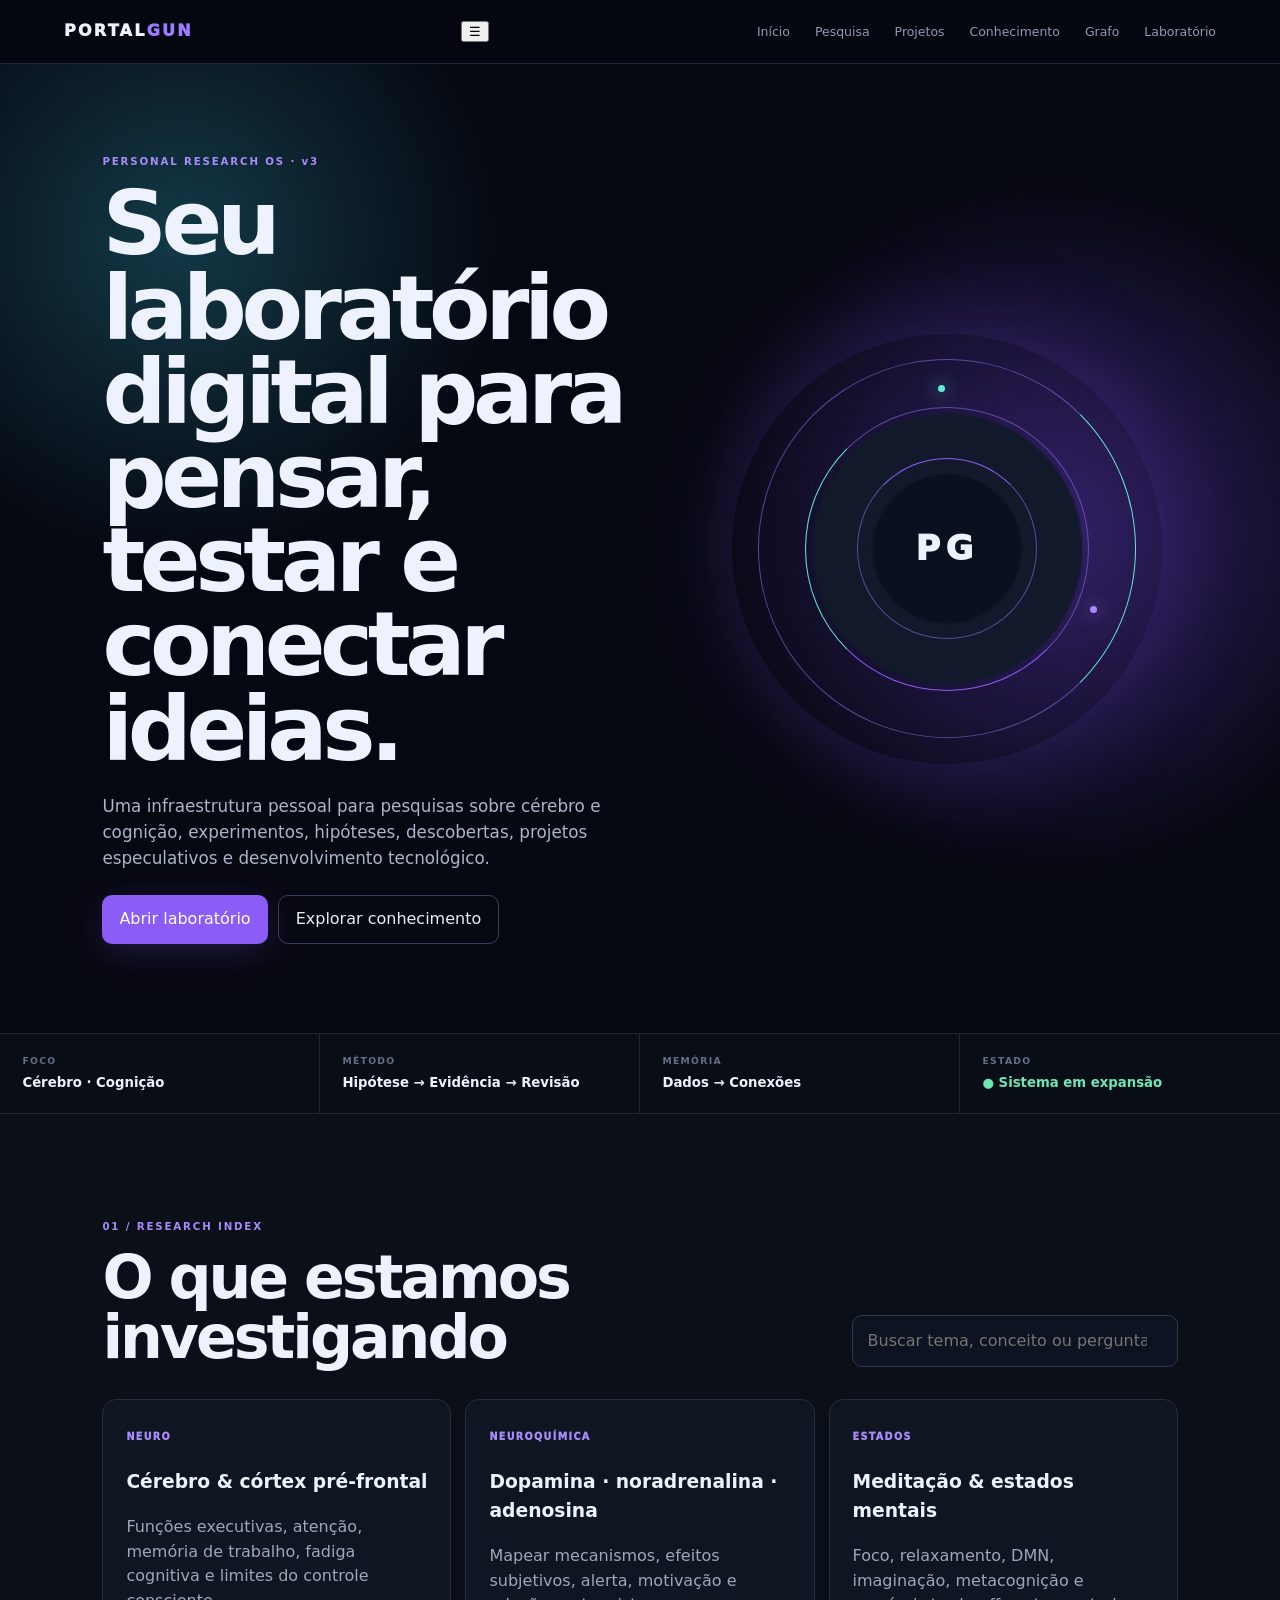
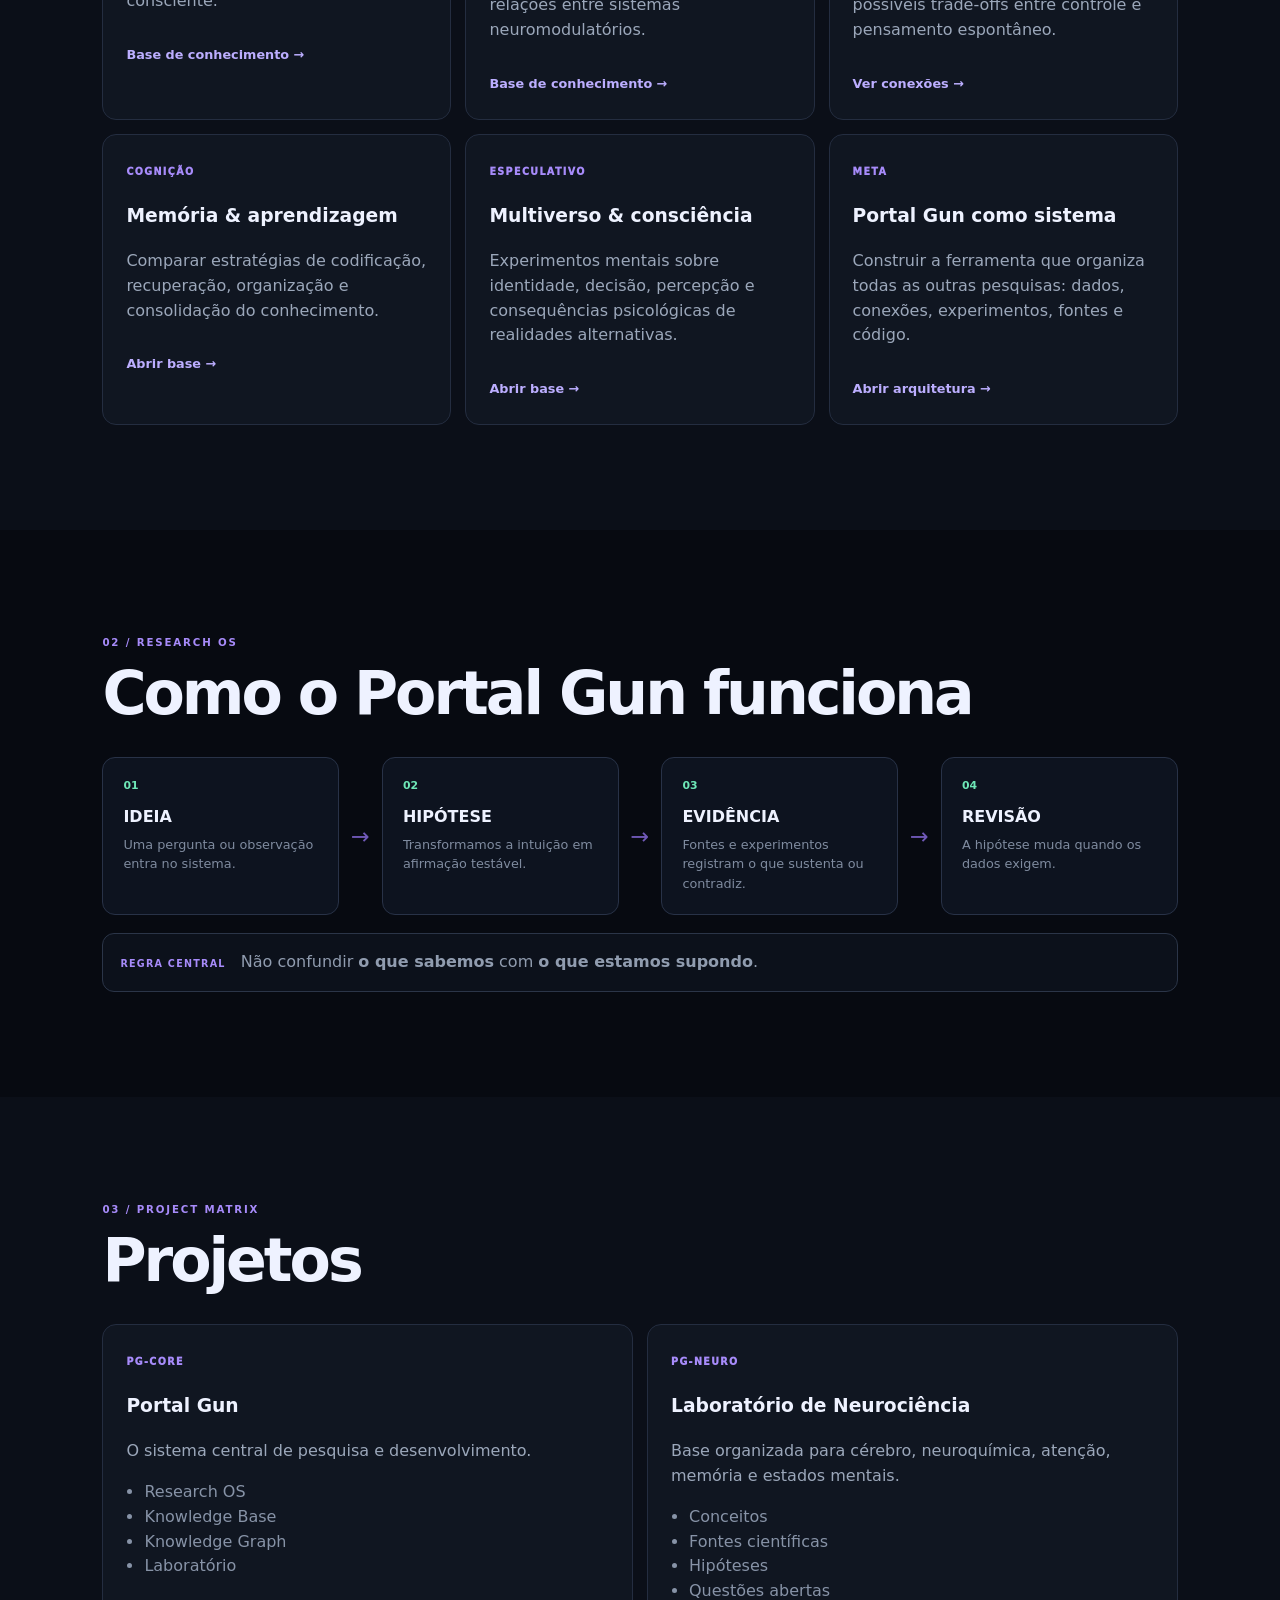
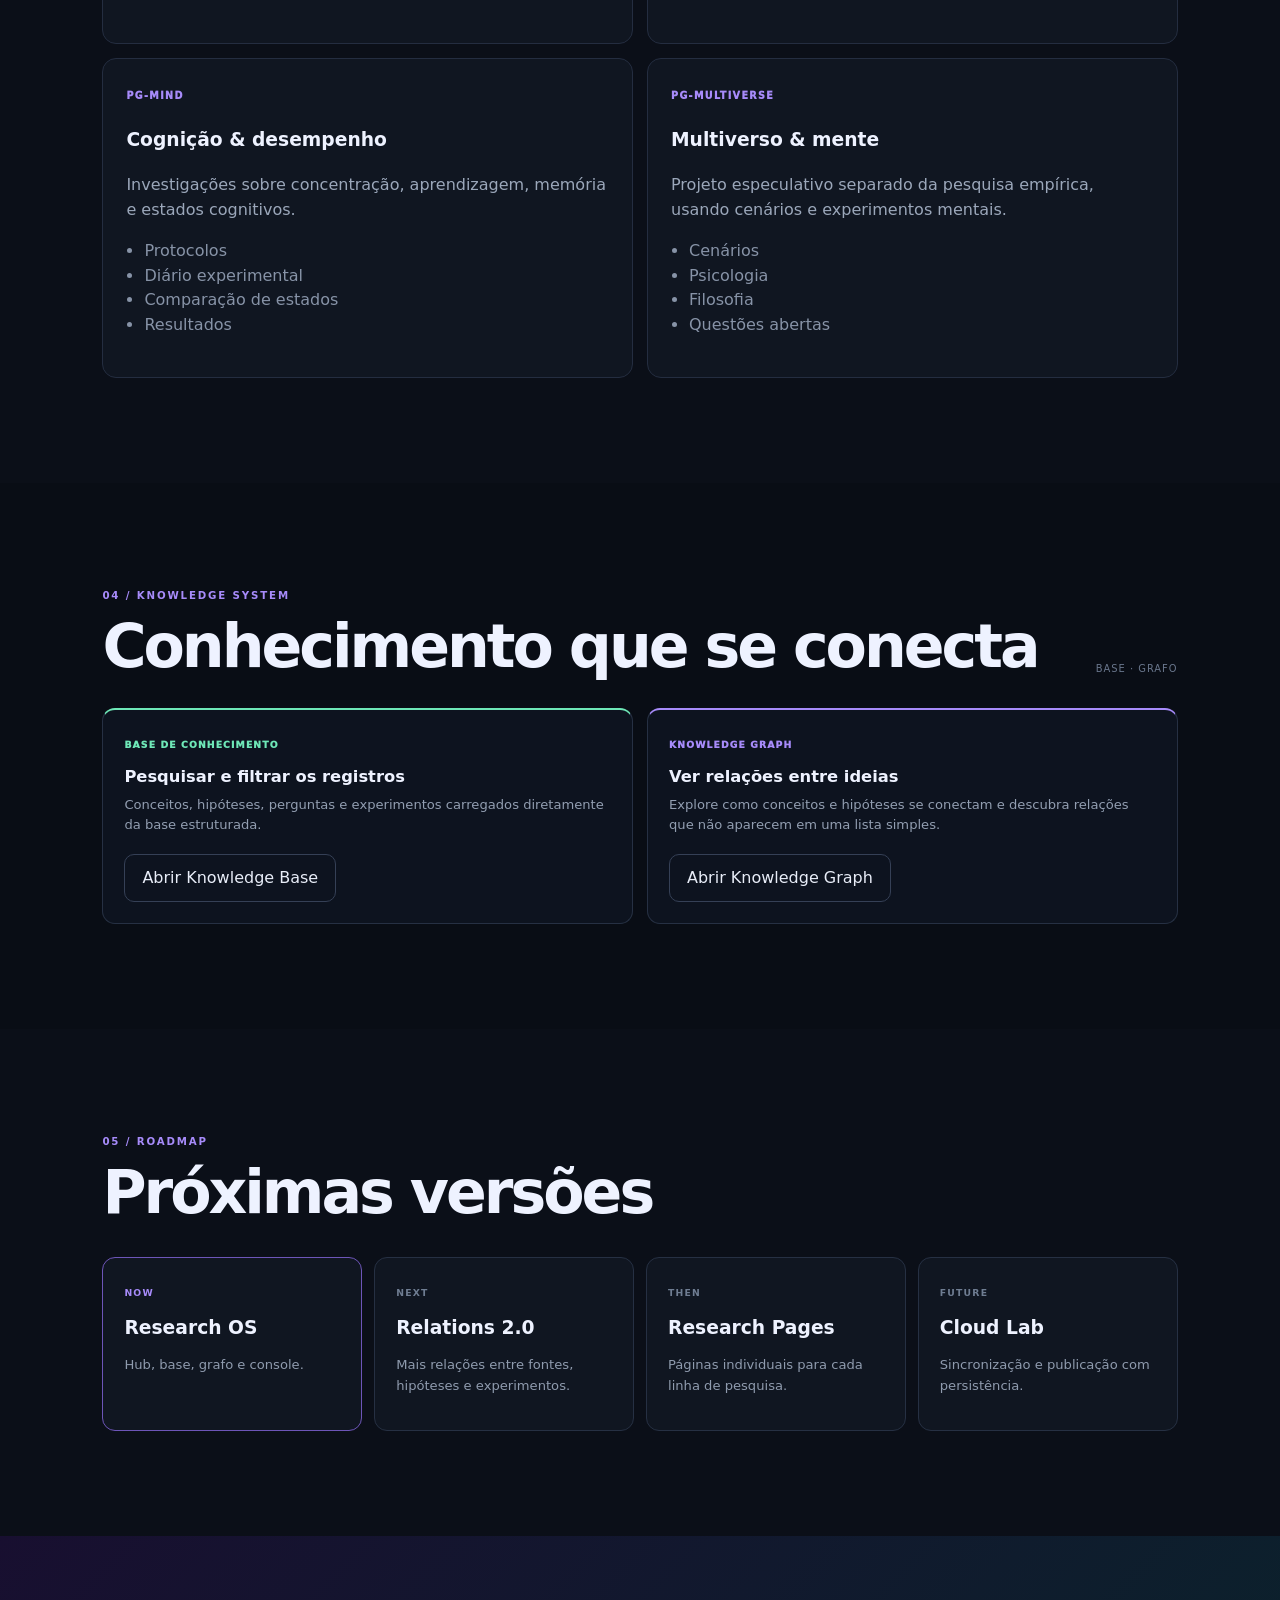
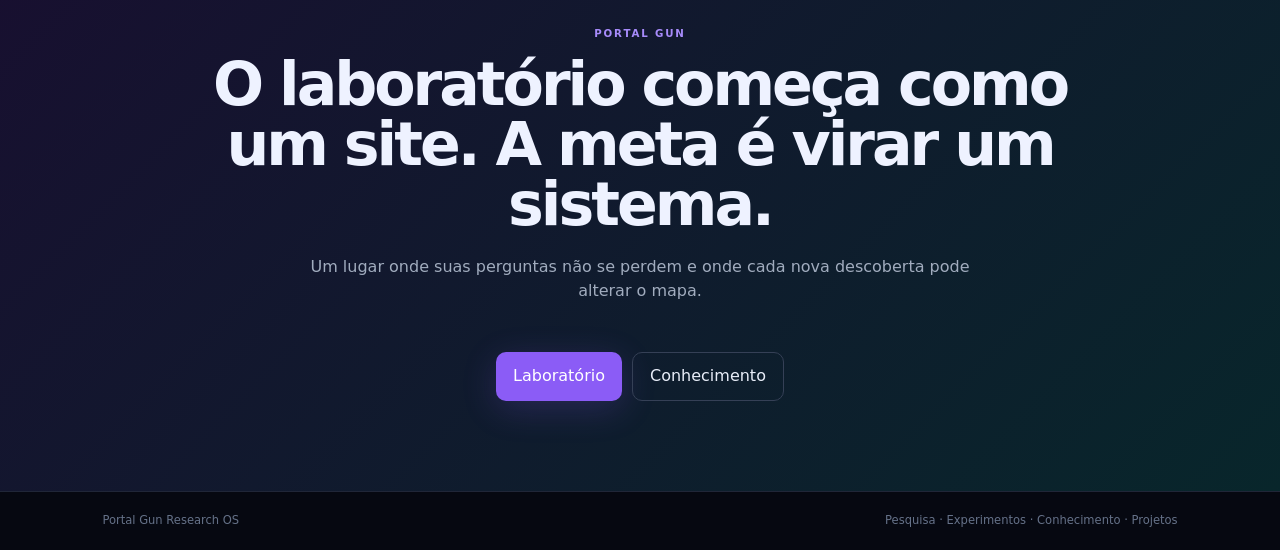
==== commit 5a613e2a: "Improve Portal Gun mobile navigation and homepage UX" ====
--- a/index.html
+++ b/index.html
@@ -1,15 +1 @@
-<!doctype html><html lang="pt-BR"><head><meta charset="utf-8"><meta name="viewport" content="width=device-width,initial-scale=1"><meta name="description" content="Portal Gun — laboratório pessoal para pesquisa, hipóteses, experimentos e projetos."><title>Portal Gun — Research OS</title><link rel="stylesheet" href="style.css"></head><body><header class="topbar"><a class="brand" href="#home">PORTAL<span>GUN</span></a><nav><a href="#home">Início</a><a href="#research">Pesquisa</a><a href="#projects">Projetos</a><a href="knowledge.html">Conhecimento</a><a href="graph.html">Grafo</a><a href="lab.html">Laboratório</a></nav></header><main>
-<section id="home" class="hero"><div class="hero-copy"><p class="eyebrow">PERSONAL RESEARCH OS · v3</p><h1>Seu laboratório digital para pensar, testar e conectar ideias.</h1><p class="lead">O Portal Gun é uma infraestrutura pessoal para pesquisas sobre cérebro e cognição, experimentos, hipóteses, descobertas, projetos especulativos e desenvolvimento tecnológico. Não é uma plataforma de ensino.</p><div class="actions"><a class="button primary" href="lab.html">Abrir laboratório</a><a class="button ghost" href="knowledge.html">Explorar conhecimento</a><a class="button ghost" href="graph.html">Abrir grafo</a></div></div><div class="portal"><div class="ring r1"></div><div class="ring r2"></div><div class="ring r3"></div><div class="core">PG</div><span class="orbit o1"></span><span class="orbit o2"></span></div></section>
-<section class="dashboard"><div class="stat"><span>FOCO</span><strong>Cérebro · Cognição</strong></div><div class="stat"><span>MÉTODO</span><strong>Hipótese → Evidência → Revisão</strong></div><div class="stat"><span>MEMÓRIA</span><strong>Dados → Conexões → Recuperação</strong></div><div class="stat"><span>ESTADO</span><strong class="pulse">● Sistema em expansão</strong></div></section>
-<section id="research" class="section"><div class="section-head"><div><p class="eyebrow">01 / RESEARCH INDEX</p><h2>O que estamos investigando</h2></div><input id="search" type="search" placeholder="Buscar tema, conceito ou pergunta…"></div><div class="grid three searchable">
-<article class="research-card" data-search="cerebro cortex pre-frontal funções executivas atenção memória trabalho fadiga"><span class="tag">NEURO</span><h3>Cérebro & córtex pré-frontal</h3><p>Funções executivas, atenção, memória de trabalho, fadiga cognitiva e limites do controle consciente.</p><a href="knowledge.html">Base de conhecimento →</a></article>
-<article class="research-card" data-search="dopamina noradrenalina adenosina cafeina neuromodulação motivação alerta"><span class="tag">NEUROQUÍMICA</span><h3>Dopamina · noradrenalina · adenosina</h3><p>Mapear mecanismos, efeitos subjetivos, alerta, motivação e relações entre sistemas neuromodulatórios.</p><a href="knowledge.html">Base de conhecimento →</a></article>
-<article class="research-card" data-search="samatha mindfulness meditação DMN default mode network imaginação relaxamento foco"><span class="tag">ESTADOS</span><h3>Meditação & estados mentais</h3><p>Foco, relaxamento, DMN, imaginação, metacognição e possíveis trade-offs entre controle e pensamento espontâneo.</p><a href="graph.html">Ver conexões →</a></article>
-<article class="research-card" data-search="memória aprendizagem palácio mnemonicos repetição espaçada active recall chunking zettelkasten feynman"><span class="tag">COGNIÇÃO</span><h3>Memória & aprendizagem</h3><p>Comparar estratégias de codificação, recuperação, organização e consolidação do conhecimento.</p><a href="knowledge.html">Abrir base →</a></article>
-<article class="research-card" data-search="multiverso consciência psicologia identidade realidades alternativas experimento mental"><span class="tag">ESPECULATIVO</span><h3>Multiverso & consciência</h3><p>Experimentos mentais sobre identidade, decisão, percepção e consequências psicológicas de realidades alternativas.</p><a href="knowledge.html">Abrir base →</a></article>
-<article class="research-card" data-search="portal gun software github cloudflare knowledge graph laboratório arquitetura projeto"><span class="tag">META</span><h3>Portal Gun como sistema</h3><p>Construir a ferramenta que organiza todas as outras pesquisas: dados, conexões, experimentos, fontes e código.</p><a href="graph.html">Abrir arquitetura →</a></article></div></section>
-<section id="architecture" class="section dark"><p class="eyebrow">02 / RESEARCH OS</p><h2>Como o Portal Gun funciona</h2><div class="pipeline"><div><b>01</b><strong>IDEIA</strong><span>Uma pergunta ou observação entra no sistema.</span></div><i>→</i><div><b>02</b><strong>HIPÓTESE</strong><span>Transformamos a intuição em afirmação testável.</span></div><i>→</i><div><b>03</b><strong>EVIDÊNCIA</strong><span>Fontes e experimentos registram o que sustenta ou contradiz.</span></div><i>→</i><div><b>04</b><strong>REVISÃO</strong><span>A hipótese muda quando os dados exigem.</span></div></div><div class="rule"><span>REGRA CENTRAL</span> Não confundir <b>o que sabemos</b> com <b>o que estamos supondo</b>.</div></section>
-<section id="projects" class="section"><p class="eyebrow">03 / PROJECT MATRIX</p><h2>Projetos</h2><div class="grid two projects"><article><span class="project-code">PG-CORE</span><h3>Portal Gun</h3><p>O sistema central de pesquisa e desenvolvimento.</p><ul><li>Research OS</li><li>Knowledge Base</li><li>Knowledge Graph</li><li>Laboratório</li></ul></article><article><span class="project-code">PG-NEURO</span><h3>Laboratório de Neurociência</h3><p>Base organizada para cérebro, neuroquímica, atenção, memória e estados mentais.</p><ul><li>Conceitos</li><li>Fontes científicas</li><li>Hipóteses</li><li>Questões abertas</li></ul></article><article><span class="project-code">PG-MIND</span><h3>Cognição & desempenho</h3><p>Investigações sobre concentração, aprendizagem, memória e estados cognitivos.</p><ul><li>Protocolos</li><li>Diário experimental</li><li>Comparação de estados</li><li>Resultados</li></ul></article><article><span class="project-code">PG-MULTIVERSE</span><h3>Multiverso & mente</h3><p>Projeto especulativo separado da pesquisa empírica, usando cenários e experimentos mentais.</p><ul><li>Cenários</li><li>Psicologia</li><li>Filosofia</li><li>Questões abertas</li></ul></article></div></section>
-<section id="knowledge" class="section knowledge"><div class="section-head"><div><p class="eyebrow">04 / KNOWLEDGE SYSTEM</p><h2>Conhecimento que se conecta</h2></div><span class="legend">BASE · GRAFO</span></div><div class="grid two"><article class="node fact"><span>BASE DE CONHECIMENTO</span><h3>Pesquisar e filtrar os registros</h3><p>Conceitos, hipóteses, perguntas e experimentos carregados diretamente da base estruturada.</p><a class="button ghost" href="knowledge.html" style="margin-top:18px">Abrir Knowledge Base</a></article><article class="node hypothesis"><span>KNOWLEDGE GRAPH</span><h3>Ver relações entre ideias</h3><p>Explore como conceitos e hipóteses se conectam e descubra relações que não aparecem em uma lista simples.</p><a class="button ghost" href="graph.html" style="margin-top:18px">Abrir Knowledge Graph</a></article></div></section>
-<section class="section roadmap"><p class="eyebrow">05 / ROADMAP</p><h2>Próximas versões</h2><div class="roadmap-grid"><div class="road active"><b>NOW</b><h3>Research OS</h3><p>Hub, base, grafo e console.</p></div><div class="road"><b>NEXT</b><h3>Relations 2.0</h3><p>Mais relações entre fontes, hipóteses e experimentos.</p></div><div class="road"><b>THEN</b><h3>Research Pages</h3><p>Páginas individuais para cada linha de pesquisa.</p></div><div class="road"><b>FUTURE</b><h3>Cloud Lab</h3><p>Sincronização e publicação com persistência.</p></div></div></section>
-<section class="cta"><p class="eyebrow">PORTAL GUN</p><h2>O laboratório começa como um site. A meta é virar um sistema.</h2><p>Um lugar onde suas perguntas não se perdem e onde cada nova descoberta pode alterar o mapa.</p><div class="actions" style="justify-content:center"><a class="button primary" href="lab.html">Laboratório</a><a class="button ghost" href="knowledge.html">Conhecimento</a><a class="button ghost" href="graph.html">Grafo</a></div></section></main><footer><span>Portal Gun Research OS</span><span>Pesquisa · Experimentos · Conhecimento · Projetos</span></footer><script src="script.js"></script></body></html>+<!doctype html><html lang="pt-BR"><head><meta charset="utf-8"><meta name="viewport" content="width=device-width,initial-scale=1,viewport-fit=cover"><meta name="theme-color" content="#060811"><meta name="description" content="Portal Gun — laboratório pessoal para pesquisa, hipóteses, experimentos e projetos."><title>Portal Gun — Research OS</title><link rel="stylesheet" href="style.css"></head><body><header class="topbar"><a class="brand" href="#home">PORTAL<span>GUN</span></a><button class="menu-toggle" aria-label="Abrir menu" aria-expanded="false">☰</button><nav id="main-nav"><a href="#home">Início</a><a href="#research">Pesquisa</a><a href="#projects">Projetos</a><a href="knowledge.html">Conhecimento</a><a href="graph.html">Grafo</a><a href="lab.html">Laboratório</a></nav></header><main><section id="home" class="hero"><div class="hero-copy"><p class="eyebrow">PERSONAL RESEARCH OS · v3</p><h1>Seu laboratório digital para pensar, testar e conectar ideias.</h1><p class="lead">Uma infraestrutura pessoal para pesquisas sobre cérebro e cognição, experimentos, hipóteses, descobertas, projetos especulativos e desenvolvimento tecnológico.</p><div class="actions"><a class="button primary" href="lab.html">Abrir laboratório</a><a class="button ghost" href="knowledge.html">Explorar conhecimento</a></div></div><div class="portal" aria-hidden="true"><div class="ring r1"></div><div class="ring r2"></div><div class="ring r3"></div><div class="core">PG</div><span class="orbit o1"></span><span class="orbit o2"></span></div></section><section class="dashboard"><div class="stat"><span>FOCO</span><strong>Cérebro · Cognição</strong></div><div class="stat"><span>MÉTODO</span><strong>Hipótese → Evidência → Revisão</strong></div><div class="stat"><span>MEMÓRIA</span><strong>Dados → Conexões</strong></div><div class="stat"><span>ESTADO</span><strong class="pulse">● Sistema em expansão</strong></div></section><section id="research" class="section"><div class="section-head"><div><p class="eyebrow">01 / RESEARCH INDEX</p><h2>O que estamos investigando</h2></div><input id="search" type="search" aria-label="Buscar pesquisa" placeholder="Buscar tema, conceito ou pergunta…"></div><div class="grid three searchable"><article class="research-card" data-search="cerebro cortex pre-frontal funções executivas atenção memória trabalho fadiga"><span class="tag">NEURO</span><h3>Cérebro & córtex pré-frontal</h3><p>Funções executivas, atenção, memória de trabalho, fadiga cognitiva e limites do controle consciente.</p><a href="knowledge.html">Base de conhecimento →</a></article><article class="research-card" data-search="dopamina noradrenalina adenosina cafeina neuromodulação motivação alerta"><span class="tag">NEUROQUÍMICA</span><h3>Dopamina · noradrenalina · adenosina</h3><p>Mapear mecanismos, efeitos subjetivos, alerta, motivação e relações entre sistemas neuromodulatórios.</p><a href="knowledge.html">Base de conhecimento →</a></article><article class="research-card" data-search="samatha mindfulness meditação DMN default mode network imaginação relaxamento foco"><span class="tag">ESTADOS</span><h3>Meditação & estados mentais</h3><p>Foco, relaxamento, DMN, imaginação, metacognição e possíveis trade-offs entre controle e pensamento espontâneo.</p><a href="graph.html">Ver conexões →</a></article><article class="research-card" data-search="memória aprendizagem palácio mnemonicos repetição espaçada active recall chunking zettelkasten feynman"><span class="tag">COGNIÇÃO</span><h3>Memória & aprendizagem</h3><p>Comparar estratégias de codificação, recuperação, organização e consolidação do conhecimento.</p><a href="knowledge.html">Abrir base →</a></article><article class="research-card" data-search="multiverso consciência psicologia identidade realidades alternativas experimento mental"><span class="tag">ESPECULATIVO</span><h3>Multiverso & consciência</h3><p>Experimentos mentais sobre identidade, decisão, percepção e consequências psicológicas de realidades alternativas.</p><a href="knowledge.html">Abrir base →</a></article><article class="research-card" data-search="portal gun software github cloudflare knowledge graph laboratório arquitetura projeto"><span class="tag">META</span><h3>Portal Gun como sistema</h3><p>Construir a ferramenta que organiza todas as outras pesquisas: dados, conexões, experimentos, fontes e código.</p><a href="graph.html">Abrir arquitetura →</a></article></div></section><section id="architecture" class="section dark"><p class="eyebrow">02 / RESEARCH OS</p><h2>Como o Portal Gun funciona</h2><div class="pipeline"><div><b>01</b><strong>IDEIA</strong><span>Uma pergunta ou observação entra no sistema.</span></div><i>→</i><div><b>02</b><strong>HIPÓTESE</strong><span>Transformamos a intuição em afirmação testável.</span></div><i>→</i><div><b>03</b><strong>EVIDÊNCIA</strong><span>Fontes e experimentos registram o que sustenta ou contradiz.</span></div><i>→</i><div><b>04</b><strong>REVISÃO</strong><span>A hipótese muda quando os dados exigem.</span></div></div><div class="rule"><span>REGRA CENTRAL</span> Não confundir <b>o que sabemos</b> com <b>o que estamos supondo</b>.</div></section><section id="projects" class="section"><p class="eyebrow">03 / PROJECT MATRIX</p><h2>Projetos</h2><div class="grid two projects"><article><span class="project-code">PG-CORE</span><h3>Portal Gun</h3><p>O sistema central de pesquisa e desenvolvimento.</p><ul><li>Research OS</li><li>Knowledge Base</li><li>Knowledge Graph</li><li>Laboratório</li></ul></article><article><span class="project-code">PG-NEURO</span><h3>Laboratório de Neurociência</h3><p>Base organizada para cérebro, neuroquímica, atenção, memória e estados mentais.</p><ul><li>Conceitos</li><li>Fontes científicas</li><li>Hipóteses</li><li>Questões abertas</li></ul></article><article><span class="project-code">PG-MIND</span><h3>Cognição & desempenho</h3><p>Investigações sobre concentração, aprendizagem, memória e estados cognitivos.</p><ul><li>Protocolos</li><li>Diário experimental</li><li>Comparação de estados</li><li>Resultados</li></ul></article><article><span class="project-code">PG-MULTIVERSE</span><h3>Multiverso & mente</h3><p>Projeto especulativo separado da pesquisa empírica, usando cenários e experimentos mentais.</p><ul><li>Cenários</li><li>Psicologia</li><li>Filosofia</li><li>Questões abertas</li></ul></article></div></section><section id="knowledge" class="section knowledge"><div class="section-head"><div><p class="eyebrow">04 / KNOWLEDGE SYSTEM</p><h2>Conhecimento que se conecta</h2></div><span class="legend">BASE · GRAFO</span></div><div class="grid two"><article class="node fact"><span>BASE DE CONHECIMENTO</span><h3>Pesquisar e filtrar os registros</h3><p>Conceitos, hipóteses, perguntas e experimentos carregados diretamente da base estruturada.</p><a class="button ghost" href="knowledge.html" style="margin-top:18px">Abrir Knowledge Base</a></article><article class="node hypothesis"><span>KNOWLEDGE GRAPH</span><h3>Ver relações entre ideias</h3><p>Explore como conceitos e hipóteses se conectam e descubra relações que não aparecem em uma lista simples.</p><a class="button ghost" href="graph.html" style="margin-top:18px">Abrir Knowledge Graph</a></article></div></section><section class="section roadmap"><p class="eyebrow">05 / ROADMAP</p><h2>Próximas versões</h2><div class="roadmap-grid"><div class="road active"><b>NOW</b><h3>Research OS</h3><p>Hub, base, grafo e console.</p></div><div class="road"><b>NEXT</b><h3>Relations 2.0</h3><p>Mais relações entre fontes, hipóteses e experimentos.</p></div><div class="road"><b>THEN</b><h3>Research Pages</h3><p>Páginas individuais para cada linha de pesquisa.</p></div><div class="road"><b>FUTURE</b><h3>Cloud Lab</h3><p>Sincronização e publicação com persistência.</p></div></div></section><section class="cta"><p class="eyebrow">PORTAL GUN</p><h2>O laboratório começa como um site. A meta é virar um sistema.</h2><p>Um lugar onde suas perguntas não se perdem e onde cada nova descoberta pode alterar o mapa.</p><div class="actions" style="justify-content:center"><a class="button primary" href="lab.html">Laboratório</a><a class="button ghost" href="knowledge.html">Conhecimento</a></div></section></main><footer><span>Portal Gun Research OS</span><span>Pesquisa · Experimentos · Conhecimento · Projetos</span></footer><script src="script.js"></script></body></html>
--- a/style.css
+++ b/style.css
@@ -1 +1 @@
-*{box-sizing:border-box}html{scroll-behavior:smooth}body{margin:0;background:#060811;color:#eef2ff;font-family:Inter,ui-sans-serif,system-ui,-apple-system,sans-serif;line-height:1.55}a{color:inherit}.topbar{height:70px;padding:0 6%;display:flex;align-items:center;justify-content:space-between;position:sticky;top:0;z-index:20;background:#060811e8;border-bottom:1px solid #202638;backdrop-filter:blur(18px)}.brand{text-decoration:none;font-weight:950;letter-spacing:.16em}.brand span{color:#9b7cff}.topbar nav{display:flex;gap:25px}.topbar nav a{font-size:.8rem;color:#8e9ab0;text-decoration:none}.topbar nav a:hover{color:#fff}.hero{min-height:calc(100vh - 70px);display:grid;grid-template-columns:1.1fr .9fr;align-items:center;padding:7% 8%;gap:50px;background:radial-gradient(circle at 82% 48%,#34206a 0,transparent 30%),radial-gradient(circle at 14% 18%,#123947 0,transparent 24%)}.eyebrow{margin:0 0 13px;color:#a78bfa;font-size:.68rem;font-weight:900;letter-spacing:.2em}.hero h1{font-size:clamp(3.1rem,7vw,6.8rem);line-height:.9;letter-spacing:-.065em;max-width:920px;margin:0 0 25px}.lead{max-width:720px;color:#aab5c8;font-size:1.05rem}.actions{display:flex;gap:12px;margin-top:28px;flex-wrap:wrap}.button{display:inline-block;padding:12px 19px;border-radius:10px;text-decoration:none;font-weight:850;cursor:pointer;font:inherit}.primary{background:#8b5cf6;color:#fff;box-shadow:0 8px 35px #8b5cf633}.ghost{border:1px solid #354056;color:#e8edf8;background:transparent}.portal{width:min(430px,80vw);aspect-ratio:1;position:relative;border-radius:50%;display:grid;place-items:center;margin:auto;background:radial-gradient(circle,#0b1020 0 24%,transparent 25%),radial-gradient(circle,#11192b 0 44%,transparent 45%);box-shadow:0 0 120px #7150dc44}.ring{position:absolute;border:1px solid #8b7cf588;border-radius:50%}.r1{inset:6%;border-right-color:#5eead4;animation:spin 10s linear infinite}.r2{inset:17%;border-left-color:#5eead4;border-bottom-color:#8b5cf6;animation:spin 7s linear infinite reverse}.r3{inset:29%;border-top-color:#8b5cf6;animation:spin 14s linear infinite}.core{font-size:2.4rem;font-weight:950;letter-spacing:.16em}.orbit{position:absolute;width:8px;height:8px;border-radius:50%;background:#5eead4;box-shadow:0 0 20px #5eead4}.o1{top:12%;left:48%}.o2{right:15%;bottom:35%;background:#a78bfa;box-shadow:0 0 20px #a78bfa}.dashboard{display:grid;grid-template-columns:repeat(4,1fr);background:#090d16;border-block:1px solid #202638}.stat{padding:24px 7%;border-right:1px solid #202638}.stat:last-child{border:0}.stat span{display:block;color:#647087;font-size:.62rem;font-weight:900;letter-spacing:.16em}.stat strong{display:block;margin-top:5px;font-size:.88rem}.pulse{color:#6ee7b7}.section{padding:105px 8%;background:#0b0f18}.section h2,.cta h2{font-size:clamp(2.2rem,4.5vw,4.5rem);line-height:1;letter-spacing:-.055em;margin:0 0 40px}.section-head{display:flex;align-items:end;justify-content:space-between;gap:25px;margin-bottom:40px}.section-head h2{margin:0}.section-head input,.knowledge-toolbar input,.graph-toolbar input{width:min(390px,100%);padding:13px 16px;border:1px solid #30394d;border-radius:10px;background:#0d1320;color:#fff;outline:none}.grid{display:grid;gap:16px}.three{grid-template-columns:repeat(3,1fr)}.two{grid-template-columns:repeat(2,1fr)}article{padding:27px;border:1px solid #242d40;border-radius:15px;background:#101621;transition:.2s}article:hover{transform:translateY(-3px);border-color:#6653a7}.research-card p,.projects p{color:#9ba7ba}.research-card a{display:inline-block;margin-top:17px;color:#bcaeff;text-decoration:none;font-size:.82rem;font-weight:850}.tag,.project-code{font-size:.62rem;letter-spacing:.15em;color:#a78bfa;font-weight:950}.dark{background:#070a11}.pipeline{display:grid;grid-template-columns:1fr auto 1fr auto 1fr auto 1fr;gap:14px;align-items:stretch}.pipeline div{padding:23px;border:1px solid #283247;border-radius:14px;background:#0d131f}.pipeline b{display:block;color:#6ee7b7;font-size:.7rem}.pipeline strong{display:block;margin:12px 0 5px}.pipeline span{display:block;color:#7f8b9f;font-size:.82rem}.pipeline i{display:grid;place-items:center;color:#7059b8;font-style:normal;font-size:1.5rem}.rule{margin-top:20px;padding:18px 20px;border:1px solid #2b3548;border-radius:12px;color:#909caf;background:#0c111b}.rule span{color:#a78bfa;font-size:.62rem;font-weight:900;letter-spacing:.14em;margin-right:15px}.projects article{min-height:255px}.projects ul{color:#8793a7;padding-left:20px}.knowledge{background:#090d15}.legend{color:#69768c;font-size:.65rem;letter-spacing:.12em}.knowledge-grid{display:grid;grid-template-columns:repeat(3,1fr);gap:14px}.node{padding:23px;border:1px solid #263043;border-radius:14px;background:#0d131f}.node span{font-size:.6rem;font-weight:950;letter-spacing:.14em}.node h3{font-size:1.08rem;margin:9px 0 6px}.node p{font-size:.85rem;color:#929eb1;margin:0}.fact{border-top:2px solid #6ee7b7}.fact span{color:#6ee7b7}.hypothesis{border-top:2px solid #a78bfa}.hypothesis span{color:#a78bfa}.question{border-top:2px solid #64748b}.question span{color:#94a3b8}.roadmap{background:#0b0f18}.roadmap-grid{display:grid;grid-template-columns:repeat(4,1fr);gap:14px}.road{padding:24px;border:1px solid #263043;border-radius:14px;background:#101621}.road b{font-size:.62rem;color:#6f7d92;letter-spacing:.15em}.road h3{margin:12px 0 5px}.road p{color:#8f9bae;font-size:.85rem}.road.active{border-color:#6d55b8}.road.active b{color:#a78bfa}.cta{text-align:center;padding:115px 8%;background:linear-gradient(135deg,#180f30,#08262b)}.cta h2{max-width:950px;margin:0 auto 22px}.cta p:not(.eyebrow){max-width:680px;color:#a1acbe;margin:0 auto}.cta .button{margin-top:28px}footer{display:flex;justify-content:space-between;padding:23px 8%;color:#657188;font-size:.75rem;border-top:1px solid #202638}.lab-hero,.workspace{max-width:1200px;margin:auto;padding:80px 7%}.lab-hero h1{font-size:clamp(2.8rem,6vw,5.8rem);line-height:.94;letter-spacing:-.06em;margin:0 0 20px}.lab-hero p{max-width:760px;color:#9eabbe;font-size:1.05rem}.lab-section{max-width:1200px;margin:auto;padding:55px 7%}.console-grid{max-width:1200px;margin:auto;padding:0 7% 45px;display:grid;grid-template-columns:1fr 1fr;gap:18px}.box{padding:26px;border:1px solid #293347;border-radius:15px;background:#0d131f}.box h2{font-size:1.35rem;margin:0 0 18px}.field{display:grid;gap:7px;margin:13px 0}.field label{font-size:.68rem;color:#8d99ad;font-weight:900;letter-spacing:.08em}.field input,.field textarea,.field select{width:100%;padding:12px 13px;border:1px solid #303b50;border-radius:9px;background:#080d16;color:#eef2ff;font:inherit}.field textarea{min-height:150px;resize:vertical}.method>div{display:flex;gap:15px;align-items:center;padding:12px 0;border-bottom:1px solid #222c3e}.method b{color:#6ee7b7}.method span{color:#9ba6b9;font-size:.8rem;letter-spacing:.12em}.warning,.small{color:#738096;font-size:.78rem}.filters,.kb-filters{display:flex;gap:8px;flex-wrap:wrap;margin:0 0 22px}.filter,.kb-filter{border:1px solid #303a4f;background:#0c121e;color:#8e9aaf;padding:8px 12px;border-radius:999px;cursor:pointer}.filter.active,.kb-filter.active{border-color:#7c5bd4;color:#fff;background:#16122a}.records{display:grid;gap:12px}.record{padding:22px;border:1px solid #263044;background:#0d131f;border-radius:14px}.record-head{display:flex;justify-content:space-between;gap:12px}.record-type{display:inline-block;font-size:.62rem;font-weight:950;letter-spacing:.14em;color:#a78bfa}.record small{color:#657188}.record p{color:#98a4b7;margin:8px 0 15px}.delete{border:1px solid #493040;background:transparent;color:#cc9aa9;padding:7px 10px;border-radius:7px;cursor:pointer}.knowledge-toolbar,.graph-toolbar{display:flex;justify-content:space-between;gap:15px;align-items:center;margin-bottom:18px}.kb-stats,.graph-stats{display:grid;grid-template-columns:repeat(4,1fr);gap:10px;margin-bottom:22px}.kb-stats>div,.graph-stats>div{padding:17px;border:1px solid #263044;border-radius:12px;background:#0d131f}.kb-stats b,.graph-stats b{display:block;font-size:1.7rem}.kb-stats span,.graph-stats span{color:#77849a;font-size:.7rem;letter-spacing:.1em}.tests{margin-top:15px;padding-top:14px;border-top:1px solid #242e40}.tests>b{font-size:.6rem;color:#6ee7b7;letter-spacing:.12em}.tests ul{color:#8d99ac;font-size:.8rem}.graph-section{max-width:1200px;margin:auto;padding:20px 7% 80px;display:grid;grid-template-columns:minmax(0,1fr) 320px;gap:18px}.graph-toolbar,.graph-stats{grid-column:1/-1}.graph-canvas{min-height:520px;border:1px solid #263044;border-radius:16px;background:radial-gradient(circle at center,#11192b 0,#0a0f18 55%,#080c14 100%);overflow:auto}.graph-canvas svg{width:100%;min-width:760px;height:520px}.graph-link{stroke:#33405b;stroke-width:1.4}.graph-node{cursor:pointer}.graph-node text{fill:#a7b1c3;font:12px Inter,system-ui,sans-serif}.graph-node circle{stroke:#080c14;stroke-width:5}.graph-node:hover circle{stroke:#fff}.graph-details{align-self:start;padding:24px;border:1px solid #293347;border-radius:16px;background:#0d131f;min-height:250px}.graph-details h2{font-size:1.45rem;line-height:1.1;margin:10px 0}.graph-details p{color:#929eb1}.graph-details ul{padding-left:18px;color:#8b97aa}.empty{color:#68758a}.back{color:#a78bfa;text-decoration:none}.full{grid-column:1/-1}@keyframes spin{to{transform:rotate(360deg)}}@media(max-width:900px){.topbar{padding:0 5%}.topbar nav{gap:11px}.topbar nav a{font-size:.68rem}.hero{grid-template-columns:1fr;padding:75px 7%}.portal{width:290px}.dashboard{grid-template-columns:repeat(2,1fr)}.stat{border-bottom:1px solid #202638}.three,.knowledge-grid,.roadmap-grid{grid-template-columns:1fr}.two,.console-grid,.graph-section{grid-template-columns:1fr}.pipeline{grid-template-columns:1fr}.pipeline i{transform:rotate(90deg)}.section{padding:80px 7%}.section-head,.knowledge-toolbar{align-items:stretch;flex-direction:column}.lab-hero,.workspace,.lab-section{padding-left:7%;padding-right:7%}.kb-stats,.graph-stats{grid-template-columns:repeat(2,1fr)}.graph-canvas{min-height:480px}footer{padding:22px 7%;flex-direction:column;gap:7px}}+*{box-sizing:border-box}html{scroll-behavior:smooth;-webkit-text-size-adjust:100%}body{margin:0;background:#060811;color:#eef2ff;font-family:Inter,ui-sans-serif,system-ui,-apple-system,sans-serif;line-height:1.55;overflow-x:hidden}a{color:inherit}.topbar{min-height:64px;padding:0 clamp(14px,5vw,6%);display:flex;align-items:center;justify-content:space-between;gap:12px;position:sticky;top:0;z-index:20;background:#060811ee;border-bottom:1px solid #202638;backdrop-filter:blur(18px)}.brand{text-decoration:none;font-weight:950;letter-spacing:.14em;white-space:nowrap}.brand span{color:#9b7cff}.topbar nav{display:flex;gap:clamp(10px,2.5vw,25px);align-items:center;overflow-x:auto;scrollbar-width:none;white-space:nowrap;-webkit-overflow-scrolling:touch}.topbar nav::-webkit-scrollbar{display:none}.topbar nav a{font-size:.78rem;color:#8e9ab0;text-decoration:none;padding:8px 0}.topbar nav a:hover{color:#fff}.hero{min-height:calc(100svh - 64px);display:grid;grid-template-columns:1.1fr .9fr;align-items:center;padding:clamp(48px,7vw,90px) clamp(18px,8vw,8%);gap:clamp(28px,5vw,50px);background:radial-gradient(circle at 82% 48%,#34206a 0,transparent 30%),radial-gradient(circle at 14% 18%,#123947 0,transparent 24%)}.hero h1{font-size:clamp(2.65rem,7vw,6.8rem);line-height:.94;letter-spacing:-.06em;max-width:920px;margin:0 0 22px}.eyebrow{margin:0 0 12px;color:#a78bfa;font-size:.64rem;font-weight:900;letter-spacing:.18em}.lead{max-width:720px;color:#aab5c8;font-size:clamp(.95rem,2vw,1.05rem)}.actions{display:flex;gap:10px;margin-top:24px;flex-wrap:wrap}.button{display:inline-flex;align-items:center;justify-content:center;min-height:44px;padding:11px 17px;border-radius:10px;text-decoration:none;font-weight:850;cursor:pointer;font:inherit}.primary{background:#8b5cf6;color:#fff;box-shadow:0 8px 35px #8b5cf633}.ghost{border:1px solid #354056;color:#e8edf8;background:transparent}.portal{width:min(430px,78vw);aspect-ratio:1;position:relative;border-radius:50%;display:grid;place-items:center;margin:auto;background:radial-gradient(circle,#0b1020 0 24%,transparent 25%),radial-gradient(circle,#11192b 0 44%,transparent 45%);box-shadow:0 0 100px #7150dc3d}.ring{position:absolute;border:1px solid #8b7cf588;border-radius:50%}.r1{inset:6%;border-right-color:#5eead4;animation:spin 10s linear infinite}.r2{inset:17%;border-left-color:#5eead4;border-bottom-color:#8b5cf6;animation:spin 7s linear infinite reverse}.r3{inset:29%;border-top-color:#8b5cf6;animation:spin 14s linear infinite}.core{font-size:2.1rem;font-weight:950;letter-spacing:.16em}.orbit{position:absolute;width:7px;height:7px;border-radius:50%;background:#5eead4;box-shadow:0 0 18px #5eead4}.o1{top:12%;left:48%}.o2{right:15%;bottom:35%;background:#a78bfa;box-shadow:0 0 18px #a78bfa}.dashboard{display:grid;grid-template-columns:repeat(4,1fr);background:#090d16;border-block:1px solid #202638}.stat{padding:20px clamp(15px,4vw,7%);border-right:1px solid #202638}.stat:last-child{border:0}.stat span{display:block;color:#647087;font-size:.58rem;font-weight:900;letter-spacing:.14em}.stat strong{display:block;margin-top:4px;font-size:.83rem}.pulse{color:#6ee7b7}.section{padding:clamp(60px,9vw,105px) clamp(18px,8vw,8%);background:#0b0f18}.section h2,.cta h2{font-size:clamp(2rem,4.7vw,4.5rem);line-height:1;letter-spacing:-.05em;margin:0 0 34px}.section-head{display:flex;align-items:flex-end;justify-content:space-between;gap:20px;margin-bottom:32px}.section-head h2{margin:0}.section-head input,.knowledge-toolbar input,.graph-toolbar input{width:min(390px,100%);padding:13px 15px;border:1px solid #30394d;border-radius:10px;background:#0d1320;color:#fff;outline:none;font:inherit}.grid{display:grid;gap:14px}.three{grid-template-columns:repeat(3,1fr)}.two{grid-template-columns:repeat(2,1fr)}article{padding:23px;border:1px solid #242d40;border-radius:14px;background:#101621;transition:.2s}article:hover{transform:translateY(-2px);border-color:#6653a7}.research-card p,.projects p{color:#9ba7ba}.research-card a{display:inline-block;margin-top:15px;color:#bcaeff;text-decoration:none;font-size:.8rem;font-weight:850}.tag,.project-code{font-size:.6rem;letter-spacing:.14em;color:#a78bfa;font-weight:950}.dark{background:#070a11}.pipeline{display:grid;grid-template-columns:1fr auto 1fr auto 1fr auto 1fr;gap:12px;align-items:stretch}.pipeline div{padding:20px;border:1px solid #283247;border-radius:13px;background:#0d131f}.pipeline b{display:block;color:#6ee7b7;font-size:.68rem}.pipeline strong{display:block;margin:10px 0 5px}.pipeline span{display:block;color:#7f8b9f;font-size:.8rem}.pipeline i{display:grid;place-items:center;color:#7059b8;font-style:normal;font-size:1.4rem}.rule{margin-top:18px;padding:16px 17px;border:1px solid #2b3548;border-radius:12px;color:#909caf;background:#0c111b}.rule span{color:#a78bfa;font-size:.6rem;font-weight:900;letter-spacing:.13em;margin-right:10px}.projects article{min-height:230px}.projects ul{color:#8793a7;padding-left:18px}.knowledge{background:#090d15}.legend{color:#69768c;font-size:.62rem;letter-spacing:.1em}.knowledge-grid{display:grid;grid-template-columns:repeat(3,1fr);gap:12px}.node{padding:21px;border:1px solid #263043;border-radius:13px;background:#0d131f}.node span{font-size:.58rem;font-weight:950;letter-spacing:.12em}.node h3{font-size:1.02rem;margin:8px 0 6px}.node p{font-size:.82rem;color:#929eb1;margin:0}.fact{border-top:2px solid #6ee7b7}.fact span{color:#6ee7b7}.hypothesis{border-top:2px solid #a78bfa}.hypothesis span{color:#a78bfa}.question{border-top:2px solid #64748b}.question span{color:#94a3b8}.roadmap{background:#0b0f18}.roadmap-grid{display:grid;grid-template-columns:repeat(4,1fr);gap:12px}.road{padding:21px;border:1px solid #263043;border-radius:13px;background:#101621}.road b{font-size:.58rem;color:#6f7d92;letter-spacing:.13em}.road h3{margin:10px 0 5px}.road p{color:#8f9bae;font-size:.82rem}.road.active{border-color:#6d55b8}.road.active b{color:#a78bfa}.cta{text-align:center;padding:90px clamp(18px,8vw,8%);background:linear-gradient(135deg,#180f30,#08262b)}.cta h2{max-width:950px;margin:0 auto 20px}.cta p:not(.eyebrow){max-width:680px;color:#a1acbe;margin:0 auto}.cta .button{margin-top:24px}footer{display:flex;justify-content:space-between;padding:20px clamp(18px,8vw,8%);color:#657188;font-size:.72rem;border-top:1px solid #202638}.lab-hero,.workspace{max-width:1200px;margin:auto;padding:clamp(50px,8vw,80px) clamp(18px,7vw,7%)}.lab-hero h1{font-size:clamp(2.6rem,6vw,5.8rem);line-height:.94;letter-spacing:-.06em;margin:0 0 18px}.lab-hero p{max-width:760px;color:#9eabbe;font-size:1rem}.lab-section{max-width:1200px;margin:auto;padding:40px clamp(18px,7vw,7%) 70px}.console-grid{max-width:1200px;margin:auto;padding:0 clamp(18px,7vw,7%) 40px;display:grid;grid-template-columns:1fr 1fr;gap:16px}.box{padding:24px;border:1px solid #293347;border-radius:14px;background:#0d131f}.box h2{font-size:1.3rem;margin:0 0 17px}.field{display:grid;gap:6px;margin:12px 0}.field label{font-size:.65rem;color:#8d99ad;font-weight:900;letter-spacing:.08em}.field input,.field textarea,.field select{width:100%;padding:11px 12px;border:1px solid #303b50;border-radius:9px;background:#080d16;color:#eef2ff;font:inherit;font-size:16px}.field textarea{min-height:140px;resize:vertical}.method>div{display:flex;gap:14px;align-items:center;padding:11px 0;border-bottom:1px solid #222c3e}.method b{color:#6ee7b7}.method span{color:#9ba6b9;font-size:.77rem;letter-spacing:.1em}.warning,.small{color:#738096;font-size:.74rem}.filters,.kb-filters{display:flex;gap:7px;flex-wrap:wrap;margin:0 0 20px}.filter,.kb-filter{border:1px solid #303a4f;background:#0c121e;color:#8e9aaf;padding:8px 11px;border-radius:999px;cursor:pointer;font-size:.78rem}.filter.active,.kb-filter.active{border-color:#7c5bd4;color:#fff;background:#16122a}.records{display:grid;gap:10px}.record{padding:20px;border:1px solid #263044;background:#0d131f;border-radius:13px}.record-head{display:flex;justify-content:space-between;gap:10px}.record-type{display:inline-block;font-size:.6rem;font-weight:950;letter-spacing:.13em;color:#a78bfa}.record small{color:#657188;font-size:.68rem}.record p{color:#98a4b7;margin:8px 0 14px}.delete{border:1px solid #493040;background:transparent;color:#cc9aa9;padding:7px 10px;border-radius:7px;cursor:pointer}.knowledge-toolbar,.graph-toolbar{display:flex;justify-content:space-between;gap:12px;align-items:center;margin-bottom:16px}.kb-stats,.graph-stats{display:grid;grid-template-columns:repeat(4,1fr);gap:9px;margin-bottom:20px}.kb-stats>div,.graph-stats>div{padding:15px;border:1px solid #263044;border-radius:11px;background:#0d131f}.kb-stats b,.graph-stats b{display:block;font-size:1.5rem}.kb-stats span,.graph-stats span{color:#77849a;font-size:.63rem;letter-spacing:.08em}.tests{margin-top:13px;padding-top:12px;border-top:1px solid #242e40}.tests>b{font-size:.57rem;color:#6ee7b7;letter-spacing:.1em}.tests ul{color:#8d99ac;font-size:.78rem}.graph-section{max-width:1200px;margin:auto;padding:18px clamp(18px,7vw,7%) 70px;display:grid;grid-template-columns:minmax(0,1fr) 320px;gap:15px}.graph-toolbar,.graph-stats{grid-column:1/-1}.graph-canvas{min-height:500px;border:1px solid #263044;border-radius:15px;background:radial-gradient(circle at center,#11192b 0,#0a0f18 55%,#080c14 100%);overflow:hidden}.graph-canvas svg{width:100%;height:500px;display:block}.graph-link{stroke:#33405b;stroke-width:1.4}.graph-node{cursor:pointer}.graph-node text{fill:#a7b1c3;font:12px Inter,system-ui,sans-serif}.graph-node circle{stroke:#080c14;stroke-width:5}.graph-node:hover circle{stroke:#fff}.graph-details{align-self:start;padding:22px;border:1px solid #293347;border-radius:15px;background:#0d131f;min-height:240px}.graph-details h2{font-size:1.35rem;line-height:1.1;margin:9px 0}.graph-details p{color:#929eb1}.graph-details ul{padding-left:18px;color:#8b97aa}.full{grid-column:1/-1}.empty{color:#68758a}.back{color:#a78bfa;text-decoration:none}@keyframes spin{to{transform:rotate(360deg)}}@media(max-width:900px){.topbar nav{max-width:70vw}.hero{grid-template-columns:1fr;min-height:auto}.hero-copy{max-width:720px}.portal{width:min(300px,72vw);margin-top:18px}.dashboard{grid-template-columns:repeat(2,1fr)}.stat{border-bottom:1px solid #202638}.three,.knowledge-grid,.roadmap-grid{grid-template-columns:1fr}.two,.console-grid,.graph-section{grid-template-columns:1fr}.pipeline{grid-template-columns:1fr}.pipeline i{transform:rotate(90deg);height:18px}.section-head,.knowledge-toolbar{align-items:stretch;flex-direction:column}.section-head input,.knowledge-toolbar input,.graph-toolbar input{width:100%}.lab-hero{padding-top:46px}.kb-stats,.graph-stats{grid-template-columns:repeat(2,1fr)}.graph-canvas svg{height:470px}.graph-details{min-height:0}footer{padding:20px 18px;flex-direction:column;gap:6px}}@media(max-width:560px){.topbar{align-items:center;padding-top:10px;padding-bottom:10px;min-height:66px}.brand{font-size:.84rem}.topbar nav{max-width:calc(100vw - 100px);gap:14px}.topbar nav a{font-size:.69rem}.hero{padding-top:44px;padding-bottom:50px}.hero h1{font-size:clamp(2.5rem,12.5vw,4rem);line-height:.95}.lead{font-size:.94rem}.actions{display:grid;grid-template-columns:1fr}.actions .button{width:100%}.portal{width:220px}.dashboard{grid-template-columns:1fr 1fr}.stat{padding:15px 12px}.stat strong{font-size:.76rem}.section{padding-top:55px;padding-bottom:55px}.section h2,.cta h2{font-size:clamp(2rem,10vw,3rem);margin-bottom:26px}.section-head{margin-bottom:24px}article{padding:19px}.projects article{min-height:0}.pipeline div{padding:17px}.lab-hero h1{font-size:clamp(2.5rem,12.5vw,4rem)}.lab-hero p{font-size:.94rem}.console-grid{padding-bottom:22px}.box{padding:18px}.lab-section{padding-top:32px;padding-bottom:50px}.record{padding:17px}.record-head{align-items:flex-start;flex-direction:column}.filters,.kb-filters{gap:6px}.filter,.kb-filter{padding:7px 9px;font-size:.71rem}.kb-stats,.graph-stats{grid-template-columns:1fr 1fr}.kb-stats>div,.graph-stats>div{padding:11px}.graph-canvas{min-height:360px}.graph-canvas svg{height:360px}.graph-toolbar{align-items:stretch;flex-direction:column}.graph-toolbar .button{width:100%}.graph-details{padding:18px}.knowledge-toolbar{margin-bottom:13px}}@media(prefers-reduced-motion:reduce){*,*::before,*::after{animation-duration:.01ms!important;scroll-behavior:auto!important;transition:none!important}}
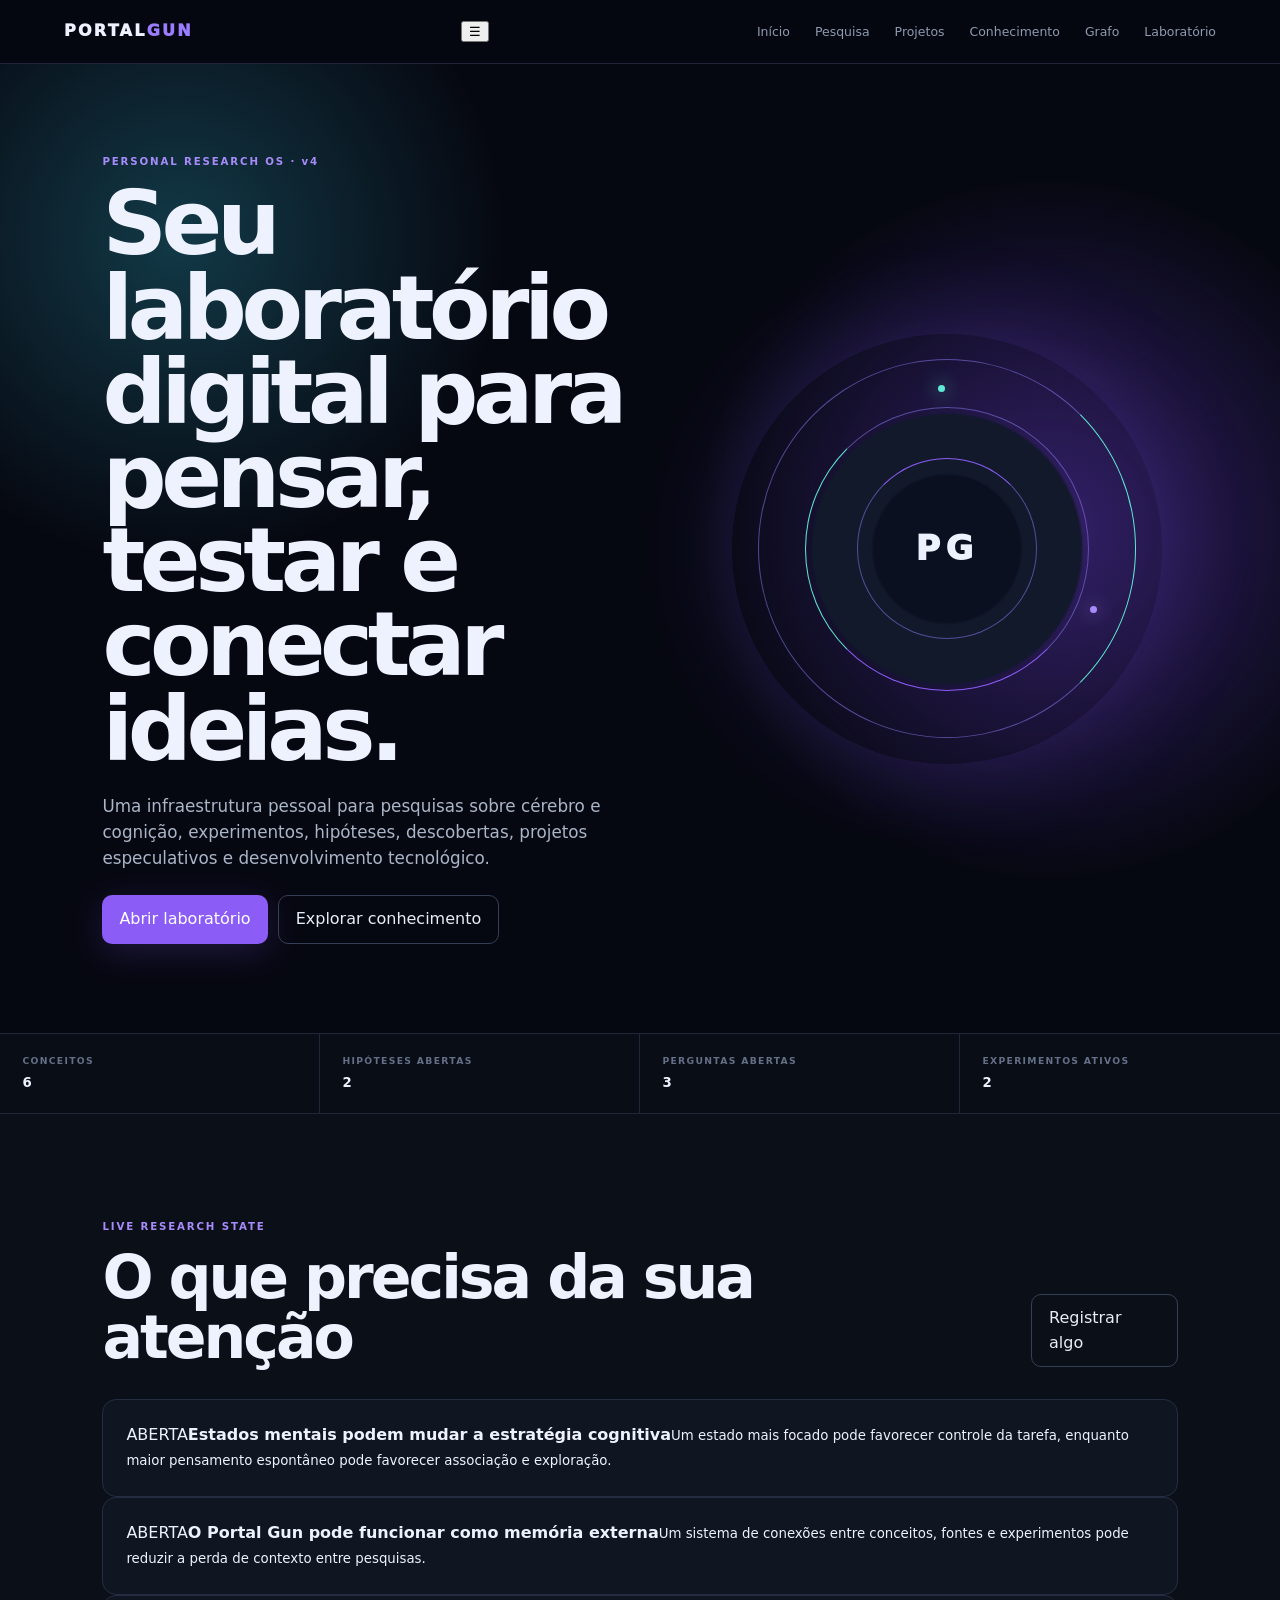
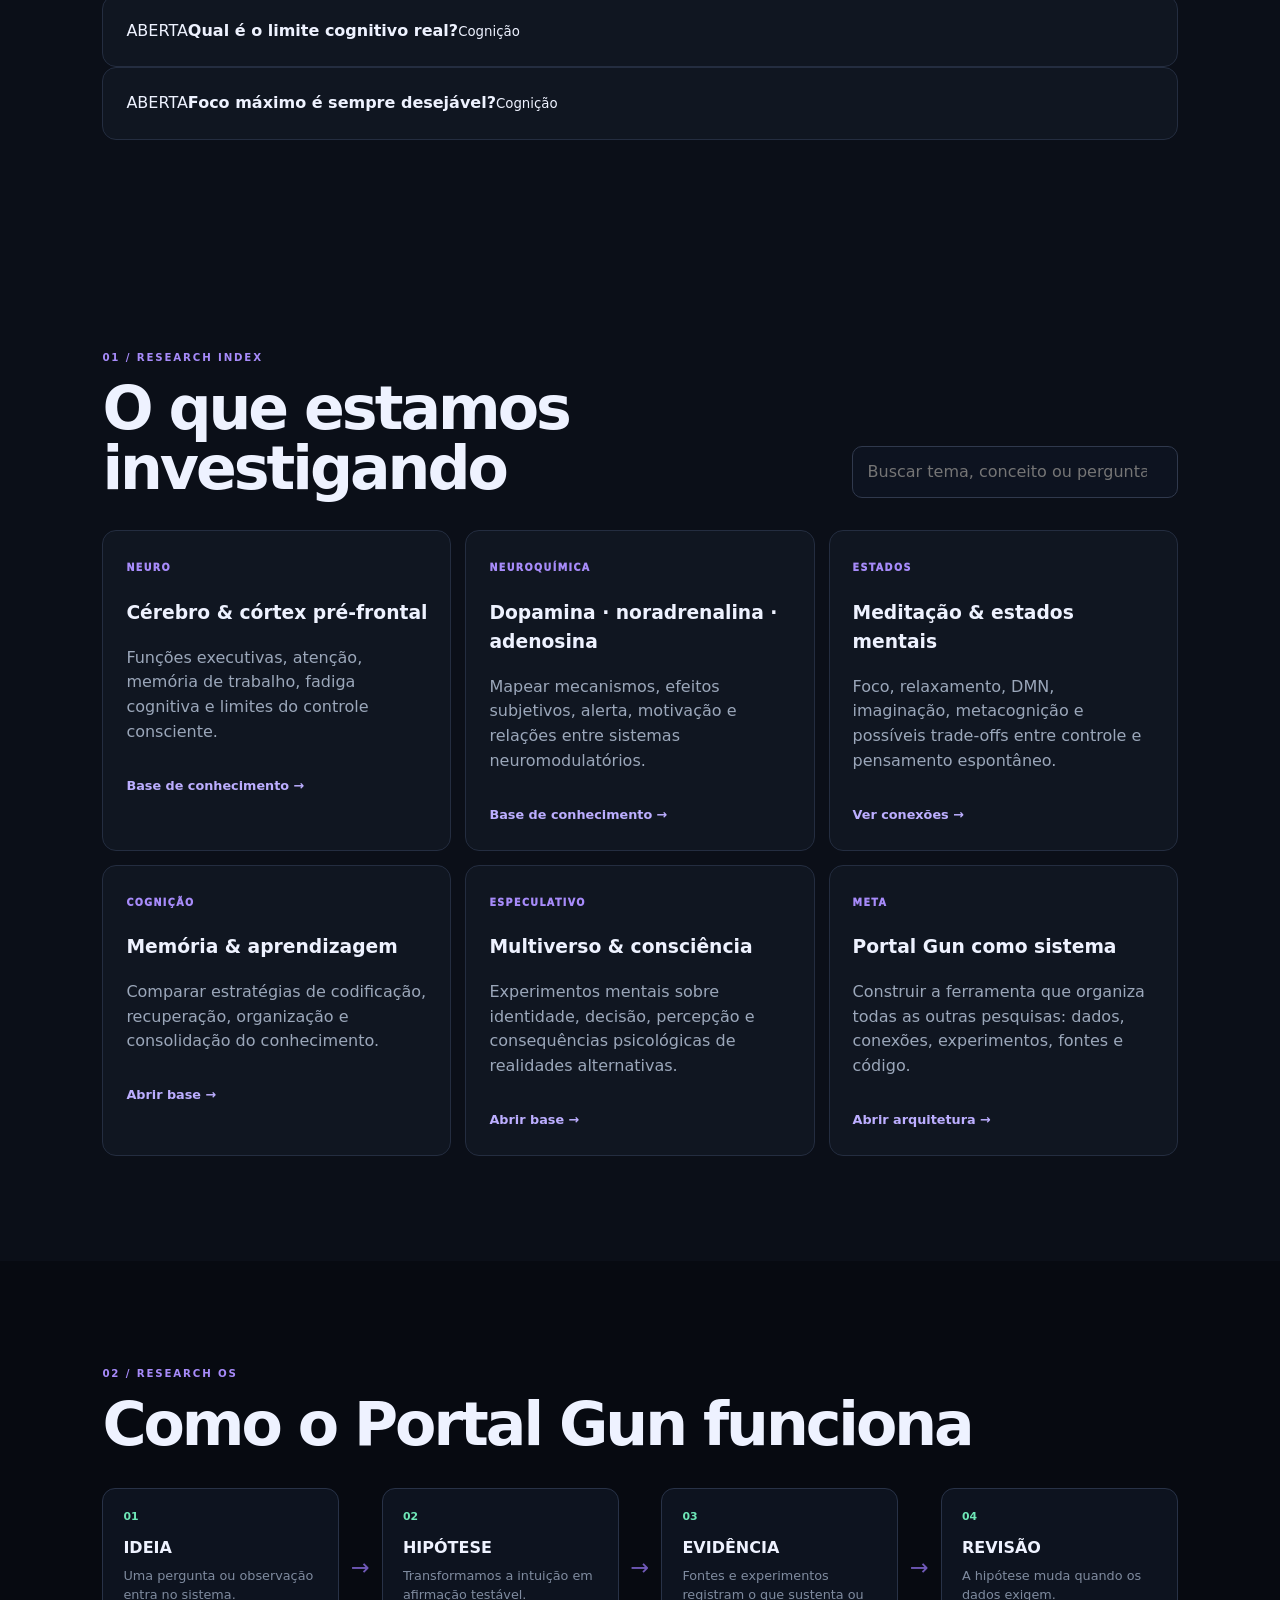
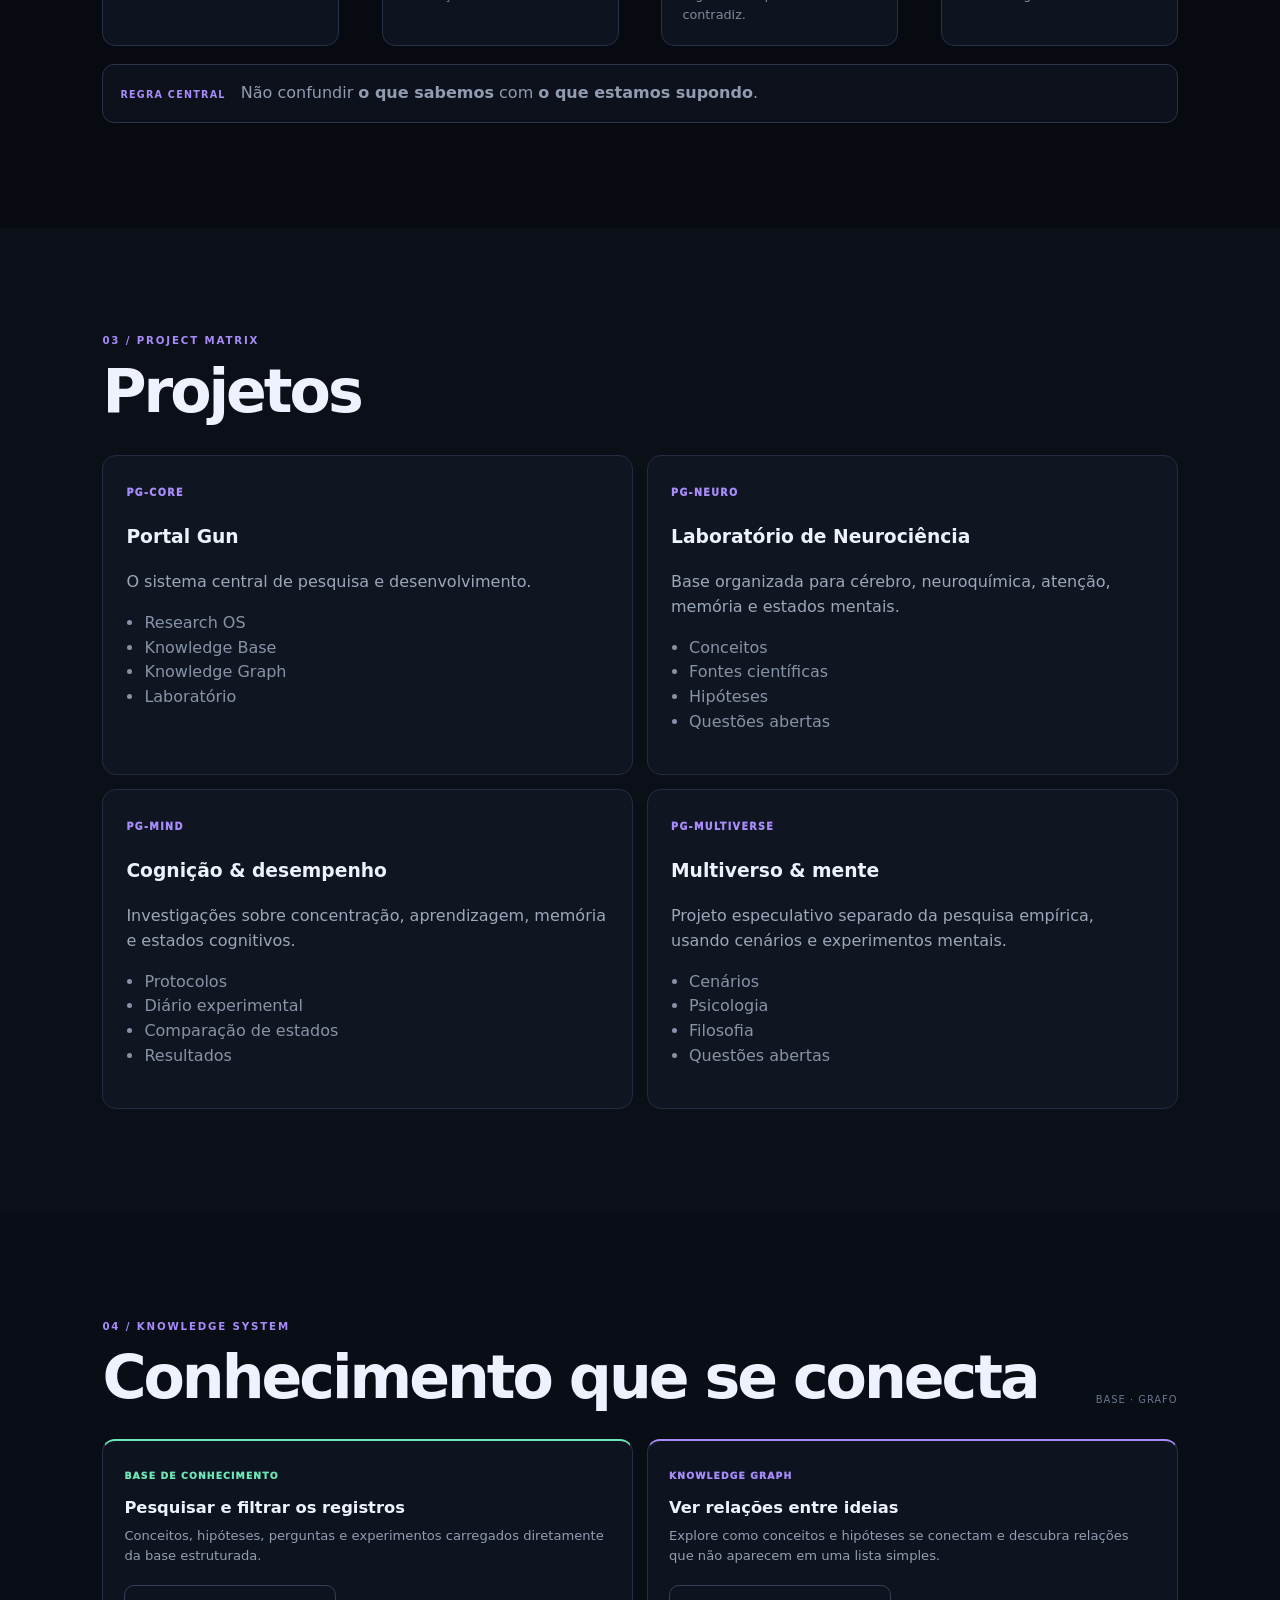
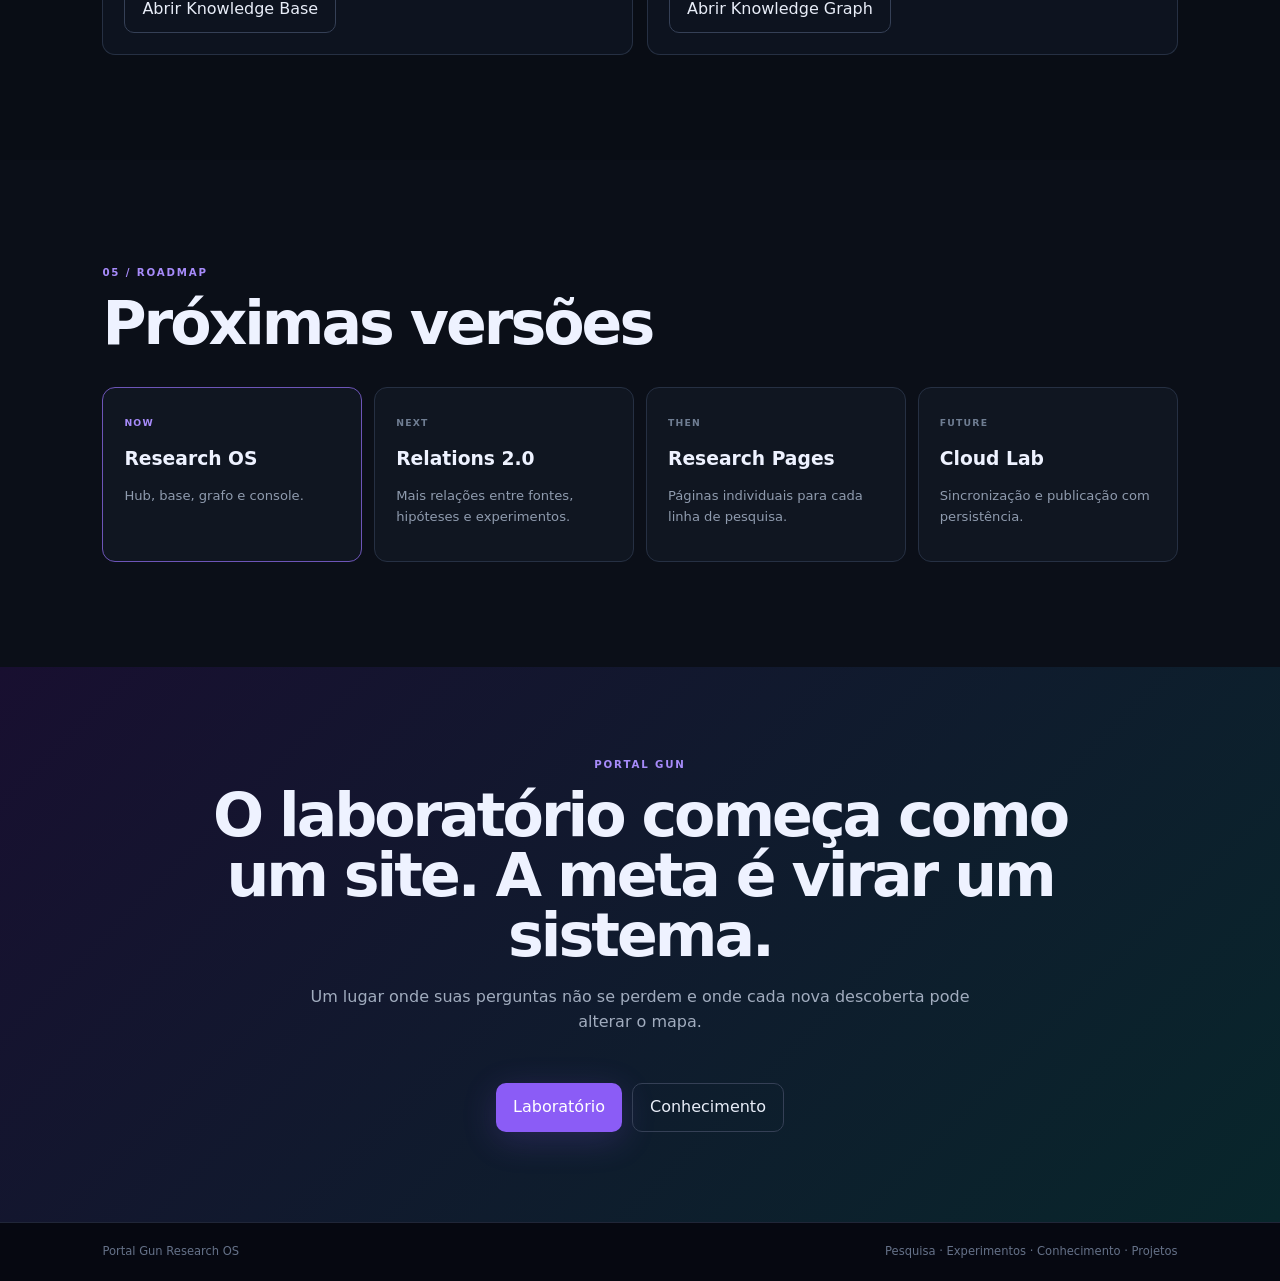
==== commit 474d2a96: "Add live research dashboard to homepage" ====
--- a/index.html
+++ b/index.html
@@ -1 +1 @@
-<!doctype html><html lang="pt-BR"><head><meta charset="utf-8"><meta name="viewport" content="width=device-width,initial-scale=1,viewport-fit=cover"><meta name="theme-color" content="#060811"><meta name="description" content="Portal Gun — laboratório pessoal para pesquisa, hipóteses, experimentos e projetos."><title>Portal Gun — Research OS</title><link rel="stylesheet" href="style.css"></head><body><header class="topbar"><a class="brand" href="#home">PORTAL<span>GUN</span></a><button class="menu-toggle" aria-label="Abrir menu" aria-expanded="false">☰</button><nav id="main-nav"><a href="#home">Início</a><a href="#research">Pesquisa</a><a href="#projects">Projetos</a><a href="knowledge.html">Conhecimento</a><a href="graph.html">Grafo</a><a href="lab.html">Laboratório</a></nav></header><main><section id="home" class="hero"><div class="hero-copy"><p class="eyebrow">PERSONAL RESEARCH OS · v3</p><h1>Seu laboratório digital para pensar, testar e conectar ideias.</h1><p class="lead">Uma infraestrutura pessoal para pesquisas sobre cérebro e cognição, experimentos, hipóteses, descobertas, projetos especulativos e desenvolvimento tecnológico.</p><div class="actions"><a class="button primary" href="lab.html">Abrir laboratório</a><a class="button ghost" href="knowledge.html">Explorar conhecimento</a></div></div><div class="portal" aria-hidden="true"><div class="ring r1"></div><div class="ring r2"></div><div class="ring r3"></div><div class="core">PG</div><span class="orbit o1"></span><span class="orbit o2"></span></div></section><section class="dashboard"><div class="stat"><span>FOCO</span><strong>Cérebro · Cognição</strong></div><div class="stat"><span>MÉTODO</span><strong>Hipótese → Evidência → Revisão</strong></div><div class="stat"><span>MEMÓRIA</span><strong>Dados → Conexões</strong></div><div class="stat"><span>ESTADO</span><strong class="pulse">● Sistema em expansão</strong></div></section><section id="research" class="section"><div class="section-head"><div><p class="eyebrow">01 / RESEARCH INDEX</p><h2>O que estamos investigando</h2></div><input id="search" type="search" aria-label="Buscar pesquisa" placeholder="Buscar tema, conceito ou pergunta…"></div><div class="grid three searchable"><article class="research-card" data-search="cerebro cortex pre-frontal funções executivas atenção memória trabalho fadiga"><span class="tag">NEURO</span><h3>Cérebro & córtex pré-frontal</h3><p>Funções executivas, atenção, memória de trabalho, fadiga cognitiva e limites do controle consciente.</p><a href="knowledge.html">Base de conhecimento →</a></article><article class="research-card" data-search="dopamina noradrenalina adenosina cafeina neuromodulação motivação alerta"><span class="tag">NEUROQUÍMICA</span><h3>Dopamina · noradrenalina · adenosina</h3><p>Mapear mecanismos, efeitos subjetivos, alerta, motivação e relações entre sistemas neuromodulatórios.</p><a href="knowledge.html">Base de conhecimento →</a></article><article class="research-card" data-search="samatha mindfulness meditação DMN default mode network imaginação relaxamento foco"><span class="tag">ESTADOS</span><h3>Meditação & estados mentais</h3><p>Foco, relaxamento, DMN, imaginação, metacognição e possíveis trade-offs entre controle e pensamento espontâneo.</p><a href="graph.html">Ver conexões →</a></article><article class="research-card" data-search="memória aprendizagem palácio mnemonicos repetição espaçada active recall chunking zettelkasten feynman"><span class="tag">COGNIÇÃO</span><h3>Memória & aprendizagem</h3><p>Comparar estratégias de codificação, recuperação, organização e consolidação do conhecimento.</p><a href="knowledge.html">Abrir base →</a></article><article class="research-card" data-search="multiverso consciência psicologia identidade realidades alternativas experimento mental"><span class="tag">ESPECULATIVO</span><h3>Multiverso & consciência</h3><p>Experimentos mentais sobre identidade, decisão, percepção e consequências psicológicas de realidades alternativas.</p><a href="knowledge.html">Abrir base →</a></article><article class="research-card" data-search="portal gun software github cloudflare knowledge graph laboratório arquitetura projeto"><span class="tag">META</span><h3>Portal Gun como sistema</h3><p>Construir a ferramenta que organiza todas as outras pesquisas: dados, conexões, experimentos, fontes e código.</p><a href="graph.html">Abrir arquitetura →</a></article></div></section><section id="architecture" class="section dark"><p class="eyebrow">02 / RESEARCH OS</p><h2>Como o Portal Gun funciona</h2><div class="pipeline"><div><b>01</b><strong>IDEIA</strong><span>Uma pergunta ou observação entra no sistema.</span></div><i>→</i><div><b>02</b><strong>HIPÓTESE</strong><span>Transformamos a intuição em afirmação testável.</span></div><i>→</i><div><b>03</b><strong>EVIDÊNCIA</strong><span>Fontes e experimentos registram o que sustenta ou contradiz.</span></div><i>→</i><div><b>04</b><strong>REVISÃO</strong><span>A hipótese muda quando os dados exigem.</span></div></div><div class="rule"><span>REGRA CENTRAL</span> Não confundir <b>o que sabemos</b> com <b>o que estamos supondo</b>.</div></section><section id="projects" class="section"><p class="eyebrow">03 / PROJECT MATRIX</p><h2>Projetos</h2><div class="grid two projects"><article><span class="project-code">PG-CORE</span><h3>Portal Gun</h3><p>O sistema central de pesquisa e desenvolvimento.</p><ul><li>Research OS</li><li>Knowledge Base</li><li>Knowledge Graph</li><li>Laboratório</li></ul></article><article><span class="project-code">PG-NEURO</span><h3>Laboratório de Neurociência</h3><p>Base organizada para cérebro, neuroquímica, atenção, memória e estados mentais.</p><ul><li>Conceitos</li><li>Fontes científicas</li><li>Hipóteses</li><li>Questões abertas</li></ul></article><article><span class="project-code">PG-MIND</span><h3>Cognição & desempenho</h3><p>Investigações sobre concentração, aprendizagem, memória e estados cognitivos.</p><ul><li>Protocolos</li><li>Diário experimental</li><li>Comparação de estados</li><li>Resultados</li></ul></article><article><span class="project-code">PG-MULTIVERSE</span><h3>Multiverso & mente</h3><p>Projeto especulativo separado da pesquisa empírica, usando cenários e experimentos mentais.</p><ul><li>Cenários</li><li>Psicologia</li><li>Filosofia</li><li>Questões abertas</li></ul></article></div></section><section id="knowledge" class="section knowledge"><div class="section-head"><div><p class="eyebrow">04 / KNOWLEDGE SYSTEM</p><h2>Conhecimento que se conecta</h2></div><span class="legend">BASE · GRAFO</span></div><div class="grid two"><article class="node fact"><span>BASE DE CONHECIMENTO</span><h3>Pesquisar e filtrar os registros</h3><p>Conceitos, hipóteses, perguntas e experimentos carregados diretamente da base estruturada.</p><a class="button ghost" href="knowledge.html" style="margin-top:18px">Abrir Knowledge Base</a></article><article class="node hypothesis"><span>KNOWLEDGE GRAPH</span><h3>Ver relações entre ideias</h3><p>Explore como conceitos e hipóteses se conectam e descubra relações que não aparecem em uma lista simples.</p><a class="button ghost" href="graph.html" style="margin-top:18px">Abrir Knowledge Graph</a></article></div></section><section class="section roadmap"><p class="eyebrow">05 / ROADMAP</p><h2>Próximas versões</h2><div class="roadmap-grid"><div class="road active"><b>NOW</b><h3>Research OS</h3><p>Hub, base, grafo e console.</p></div><div class="road"><b>NEXT</b><h3>Relations 2.0</h3><p>Mais relações entre fontes, hipóteses e experimentos.</p></div><div class="road"><b>THEN</b><h3>Research Pages</h3><p>Páginas individuais para cada linha de pesquisa.</p></div><div class="road"><b>FUTURE</b><h3>Cloud Lab</h3><p>Sincronização e publicação com persistência.</p></div></div></section><section class="cta"><p class="eyebrow">PORTAL GUN</p><h2>O laboratório começa como um site. A meta é virar um sistema.</h2><p>Um lugar onde suas perguntas não se perdem e onde cada nova descoberta pode alterar o mapa.</p><div class="actions" style="justify-content:center"><a class="button primary" href="lab.html">Laboratório</a><a class="button ghost" href="knowledge.html">Conhecimento</a></div></section></main><footer><span>Portal Gun Research OS</span><span>Pesquisa · Experimentos · Conhecimento · Projetos</span></footer><script src="script.js"></script></body></html>+<!doctype html><html lang="pt-BR"><head><meta charset="utf-8"><meta name="viewport" content="width=device-width,initial-scale=1,viewport-fit=cover"><meta name="theme-color" content="#060811"><meta name="description" content="Portal Gun — laboratório pessoal para pesquisa, hipóteses, experimentos e projetos."><title>Portal Gun — Research OS</title><link rel="stylesheet" href="style.css"></head><body><header class="topbar"><a class="brand" href="#home">PORTAL<span>GUN</span></a><button class="menu-toggle" aria-label="Abrir menu" aria-expanded="false">☰</button><nav id="main-nav"><a href="#home">Início</a><a href="#research">Pesquisa</a><a href="#projects">Projetos</a><a href="knowledge.html">Conhecimento</a><a href="graph.html">Grafo</a><a href="lab.html">Laboratório</a></nav></header><main><section id="home" class="hero"><div class="hero-copy"><p class="eyebrow">PERSONAL RESEARCH OS · v4</p><h1>Seu laboratório digital para pensar, testar e conectar ideias.</h1><p class="lead">Uma infraestrutura pessoal para pesquisas sobre cérebro e cognição, experimentos, hipóteses, descobertas, projetos especulativos e desenvolvimento tecnológico.</p><div class="actions"><a class="button primary" href="lab.html">Abrir laboratório</a><a class="button ghost" href="knowledge.html">Explorar conhecimento</a></div></div><div class="portal" aria-hidden="true"><div class="ring r1"></div><div class="ring r2"></div><div class="ring r3"></div><div class="core">PG</div><span class="orbit o1"></span><span class="orbit o2"></span></div></section><section class="dashboard"><div class="stat"><span>CONCEITOS</span><strong id="dashConcepts">—</strong></div><div class="stat"><span>HIPÓTESES ABERTAS</span><strong id="dashHypotheses">—</strong></div><div class="stat"><span>PERGUNTAS ABERTAS</span><strong id="dashQuestions">—</strong></div><div class="stat"><span>EXPERIMENTOS ATIVOS</span><strong id="dashExperiments">—</strong></div></section><section class="section live-dashboard"><div class="section-head"><div><p class="eyebrow">LIVE RESEARCH STATE</p><h2>O que precisa da sua atenção</h2></div><a class="button ghost" href="lab.html">Registrar algo</a></div><div id="liveResearch" class="live-list"><p class="empty">Carregando pesquisa…</p></div></section><section id="research" class="section"><div class="section-head"><div><p class="eyebrow">01 / RESEARCH INDEX</p><h2>O que estamos investigando</h2></div><input id="search" type="search" aria-label="Buscar pesquisa" placeholder="Buscar tema, conceito ou pergunta…"></div><div class="grid three searchable"><article class="research-card" data-search="cerebro cortex pre-frontal funções executivas atenção memória trabalho fadiga"><span class="tag">NEURO</span><h3>Cérebro & córtex pré-frontal</h3><p>Funções executivas, atenção, memória de trabalho, fadiga cognitiva e limites do controle consciente.</p><a href="knowledge.html">Base de conhecimento →</a></article><article class="research-card" data-search="dopamina noradrenalina adenosina cafeina neuromodulação motivação alerta"><span class="tag">NEUROQUÍMICA</span><h3>Dopamina · noradrenalina · adenosina</h3><p>Mapear mecanismos, efeitos subjetivos, alerta, motivação e relações entre sistemas neuromodulatórios.</p><a href="knowledge.html">Base de conhecimento →</a></article><article class="research-card" data-search="samatha mindfulness meditação DMN default mode network imaginação relaxamento foco"><span class="tag">ESTADOS</span><h3>Meditação & estados mentais</h3><p>Foco, relaxamento, DMN, imaginação, metacognição e possíveis trade-offs entre controle e pensamento espontâneo.</p><a href="graph.html">Ver conexões →</a></article><article class="research-card" data-search="memória aprendizagem palácio mnemonicos repetição espaçada active recall chunking zettelkasten feynman"><span class="tag">COGNIÇÃO</span><h3>Memória & aprendizagem</h3><p>Comparar estratégias de codificação, recuperação, organização e consolidação do conhecimento.</p><a href="knowledge.html">Abrir base →</a></article><article class="research-card" data-search="multiverso consciência psicologia identidade realidades alternativas experimento mental"><span class="tag">ESPECULATIVO</span><h3>Multiverso & consciência</h3><p>Experimentos mentais sobre identidade, decisão, percepção e consequências psicológicas de realidades alternativas.</p><a href="knowledge.html">Abrir base →</a></article><article class="research-card" data-search="portal gun software github cloudflare knowledge graph laboratório arquitetura projeto"><span class="tag">META</span><h3>Portal Gun como sistema</h3><p>Construir a ferramenta que organiza todas as outras pesquisas: dados, conexões, experimentos, fontes e código.</p><a href="graph.html">Abrir arquitetura →</a></article></div></section><section id="architecture" class="section dark"><p class="eyebrow">02 / RESEARCH OS</p><h2>Como o Portal Gun funciona</h2><div class="pipeline"><div><b>01</b><strong>IDEIA</strong><span>Uma pergunta ou observação entra no sistema.</span></div><i>→</i><div><b>02</b><strong>HIPÓTESE</strong><span>Transformamos a intuição em afirmação testável.</span></div><i>→</i><div><b>03</b><strong>EVIDÊNCIA</strong><span>Fontes e experimentos registram o que sustenta ou contradiz.</span></div><i>→</i><div><b>04</b><strong>REVISÃO</strong><span>A hipótese muda quando os dados exigem.</span></div></div><div class="rule"><span>REGRA CENTRAL</span> Não confundir <b>o que sabemos</b> com <b>o que estamos supondo</b>.</div></section><section id="projects" class="section"><p class="eyebrow">03 / PROJECT MATRIX</p><h2>Projetos</h2><div class="grid two projects"><article><span class="project-code">PG-CORE</span><h3>Portal Gun</h3><p>O sistema central de pesquisa e desenvolvimento.</p><ul><li>Research OS</li><li>Knowledge Base</li><li>Knowledge Graph</li><li>Laboratório</li></ul></article><article><span class="project-code">PG-NEURO</span><h3>Laboratório de Neurociência</h3><p>Base organizada para cérebro, neuroquímica, atenção, memória e estados mentais.</p><ul><li>Conceitos</li><li>Fontes científicas</li><li>Hipóteses</li><li>Questões abertas</li></ul></article><article><span class="project-code">PG-MIND</span><h3>Cognição & desempenho</h3><p>Investigações sobre concentração, aprendizagem, memória e estados cognitivos.</p><ul><li>Protocolos</li><li>Diário experimental</li><li>Comparação de estados</li><li>Resultados</li></ul></article><article><span class="project-code">PG-MULTIVERSE</span><h3>Multiverso & mente</h3><p>Projeto especulativo separado da pesquisa empírica, usando cenários e experimentos mentais.</p><ul><li>Cenários</li><li>Psicologia</li><li>Filosofia</li><li>Questões abertas</li></ul></article></div></section><section id="knowledge" class="section knowledge"><div class="section-head"><div><p class="eyebrow">04 / KNOWLEDGE SYSTEM</p><h2>Conhecimento que se conecta</h2></div><span class="legend">BASE · GRAFO</span></div><div class="grid two"><article class="node fact"><span>BASE DE CONHECIMENTO</span><h3>Pesquisar e filtrar os registros</h3><p>Conceitos, hipóteses, perguntas e experimentos carregados diretamente da base estruturada.</p><a class="button ghost" href="knowledge.html" style="margin-top:18px">Abrir Knowledge Base</a></article><article class="node hypothesis"><span>KNOWLEDGE GRAPH</span><h3>Ver relações entre ideias</h3><p>Explore como conceitos e hipóteses se conectam e descubra relações que não aparecem em uma lista simples.</p><a class="button ghost" href="graph.html" style="margin-top:18px">Abrir Knowledge Graph</a></article></div></section><section class="section roadmap"><p class="eyebrow">05 / ROADMAP</p><h2>Próximas versões</h2><div class="roadmap-grid"><div class="road active"><b>NOW</b><h3>Research OS</h3><p>Hub, base, grafo e console.</p></div><div class="road"><b>NEXT</b><h3>Relations 2.0</h3><p>Mais relações entre fontes, hipóteses e experimentos.</p></div><div class="road"><b>THEN</b><h3>Research Pages</h3><p>Páginas individuais para cada linha de pesquisa.</p></div><div class="road"><b>FUTURE</b><h3>Cloud Lab</h3><p>Sincronização e publicação com persistência.</p></div></div></section><section class="cta"><p class="eyebrow">PORTAL GUN</p><h2>O laboratório começa como um site. A meta é virar um sistema.</h2><p>Um lugar onde suas perguntas não se perdem e onde cada nova descoberta pode alterar o mapa.</p><div class="actions" style="justify-content:center"><a class="button primary" href="lab.html">Laboratório</a><a class="button ghost" href="knowledge.html">Conhecimento</a></div></section></main><footer><span>Portal Gun Research OS</span><span>Pesquisa · Experimentos · Conhecimento · Projetos</span></footer><script src="script.js"></script></body></html>
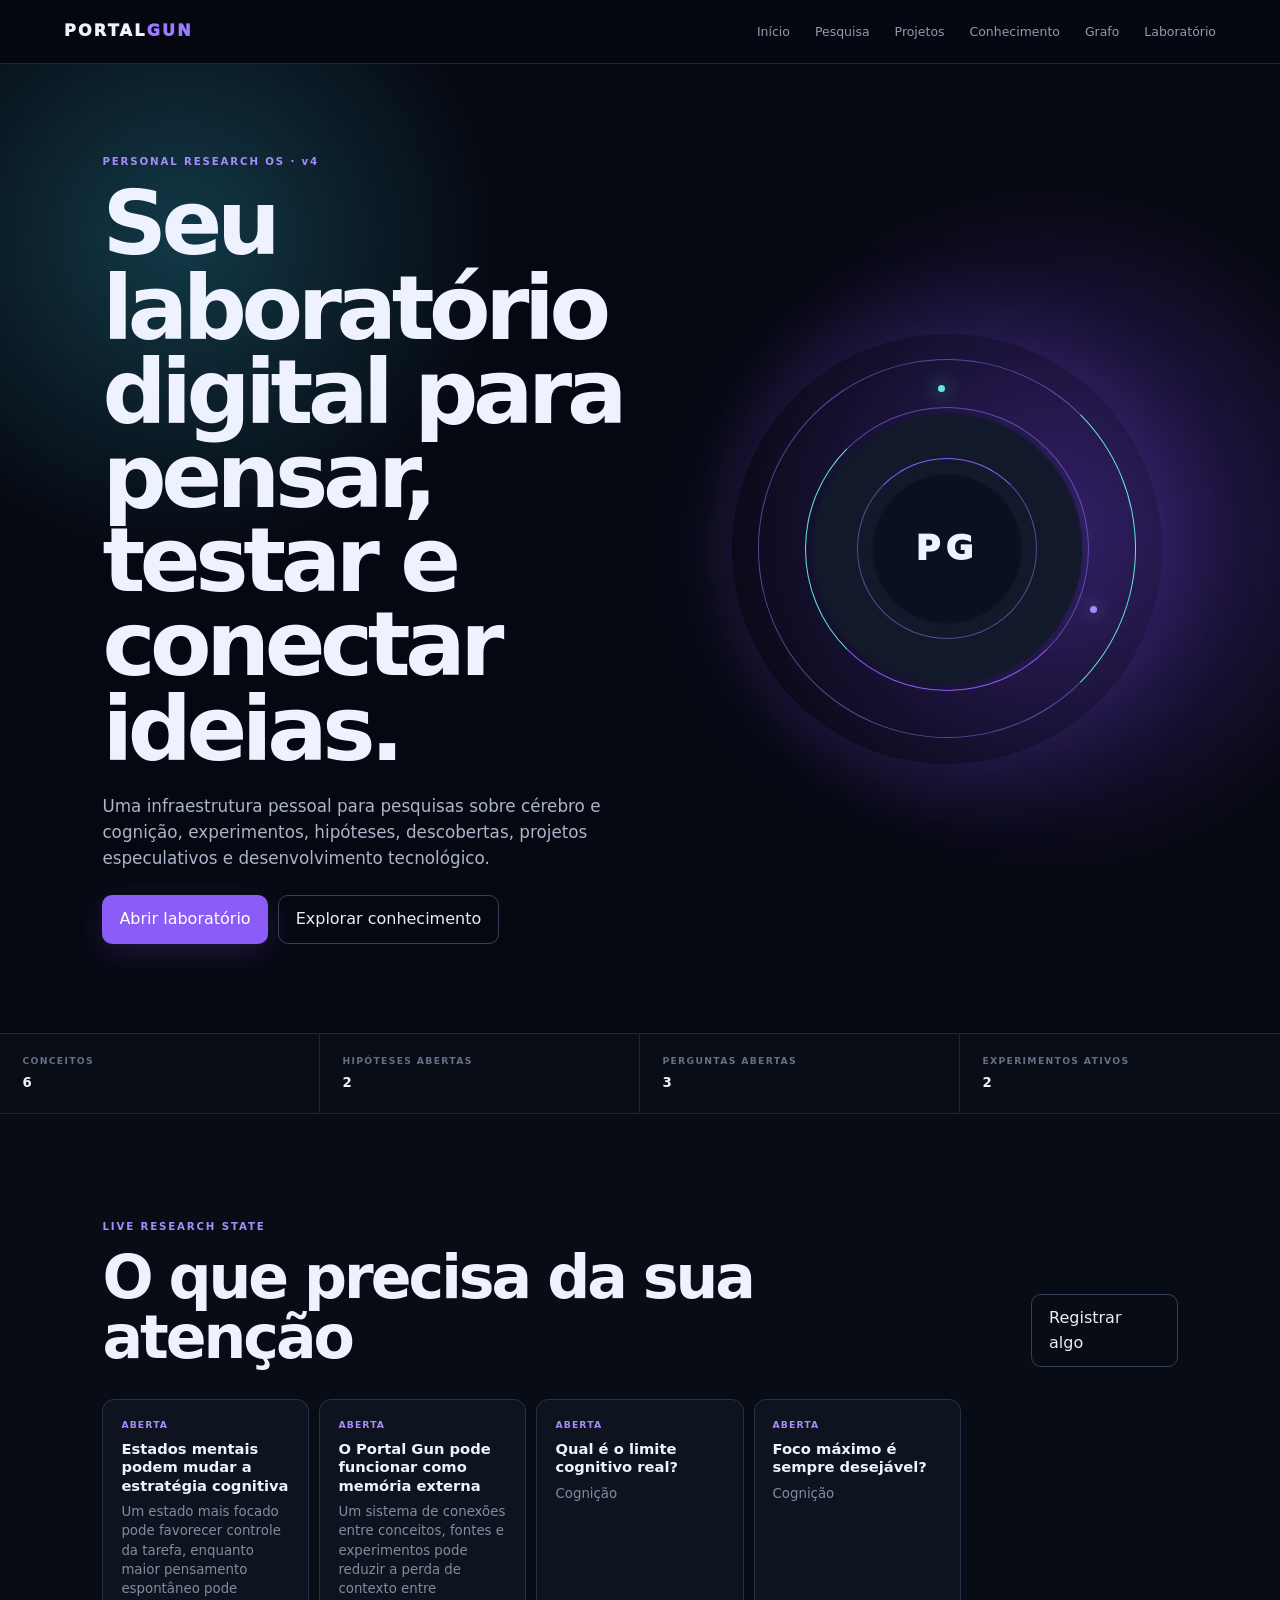
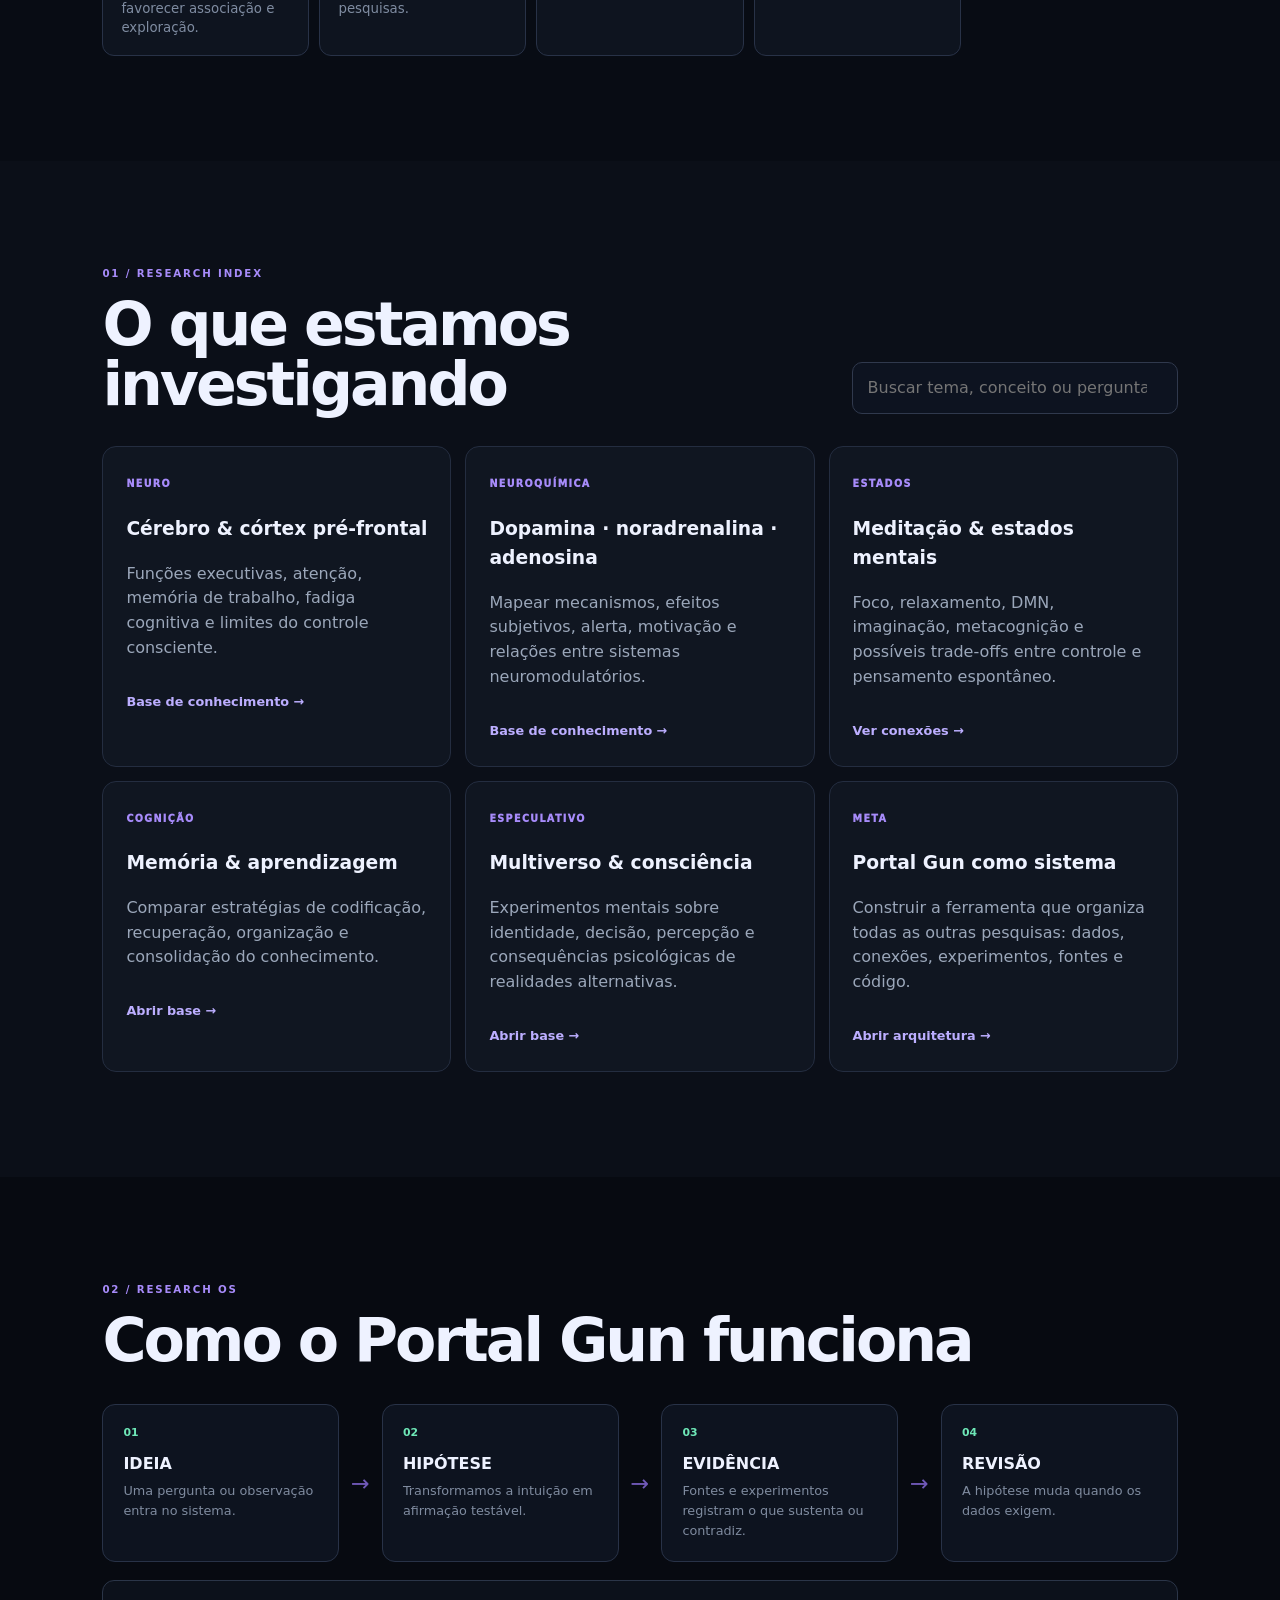
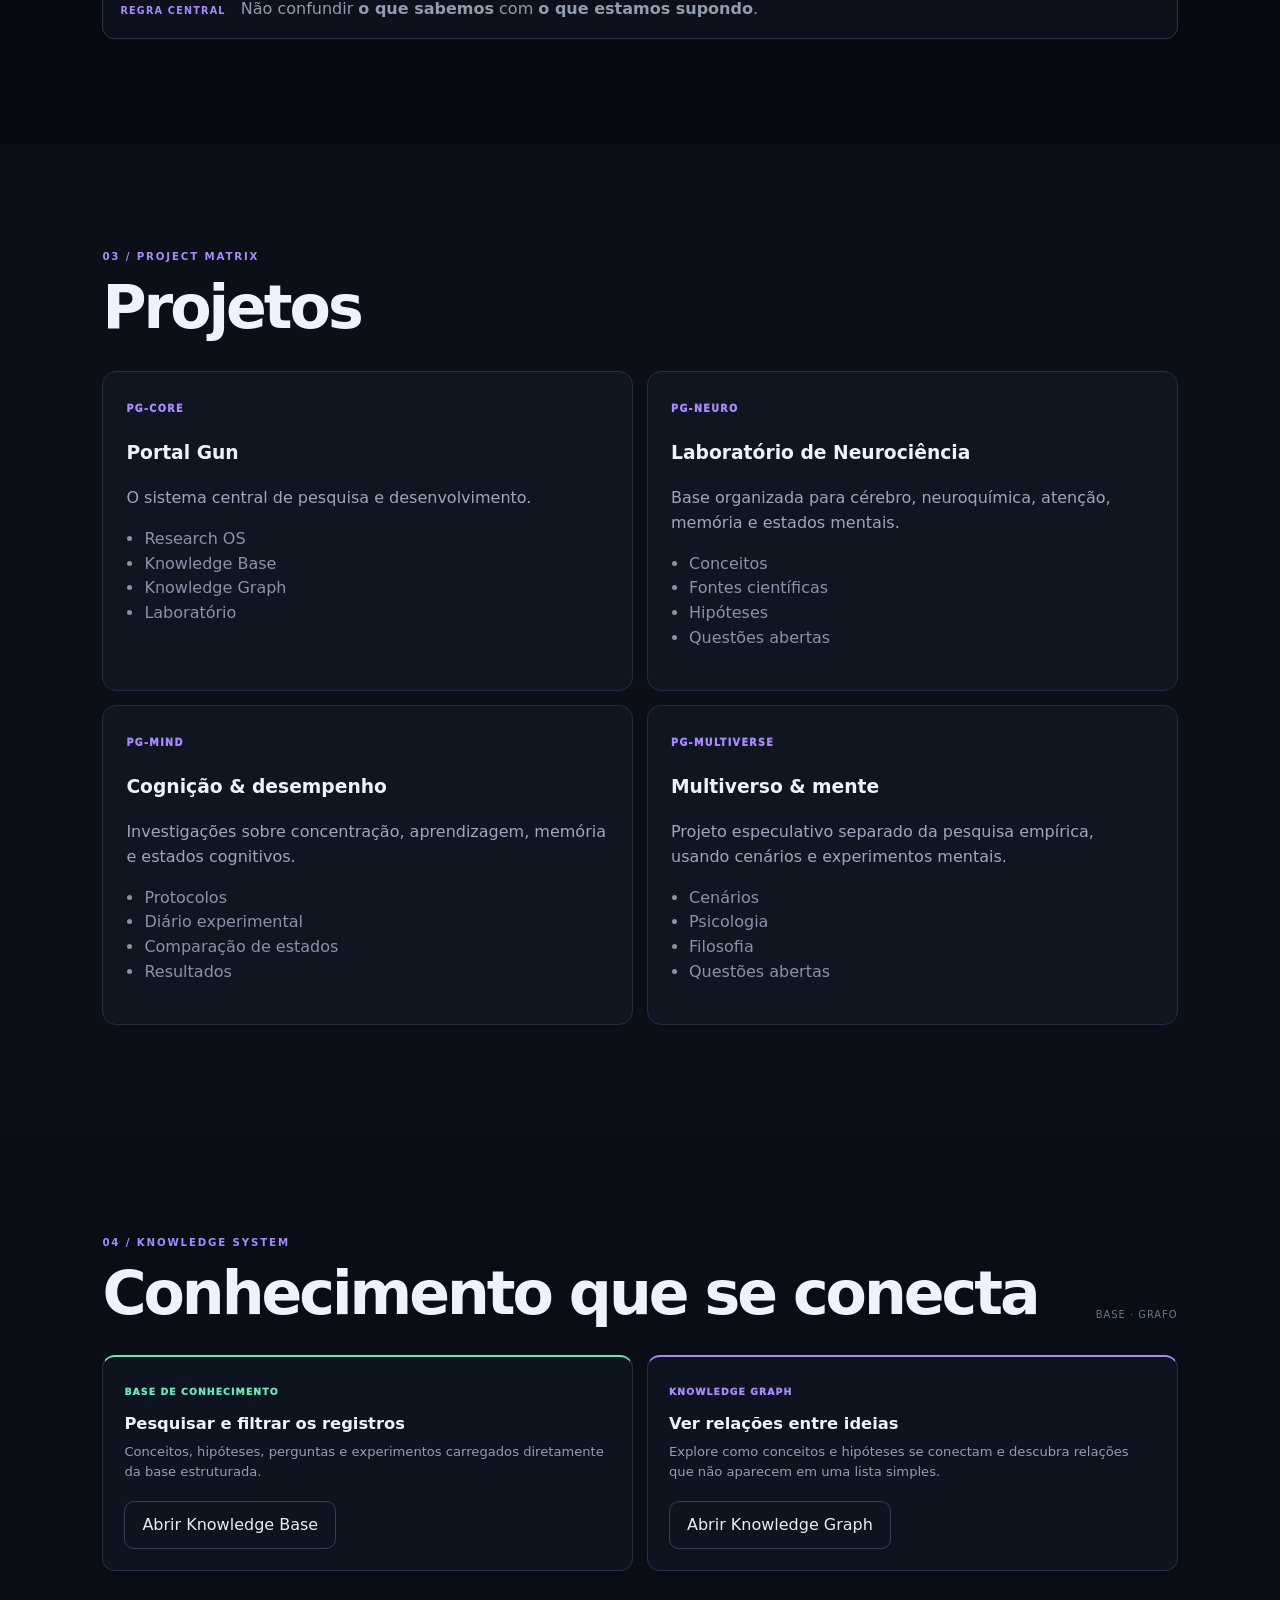
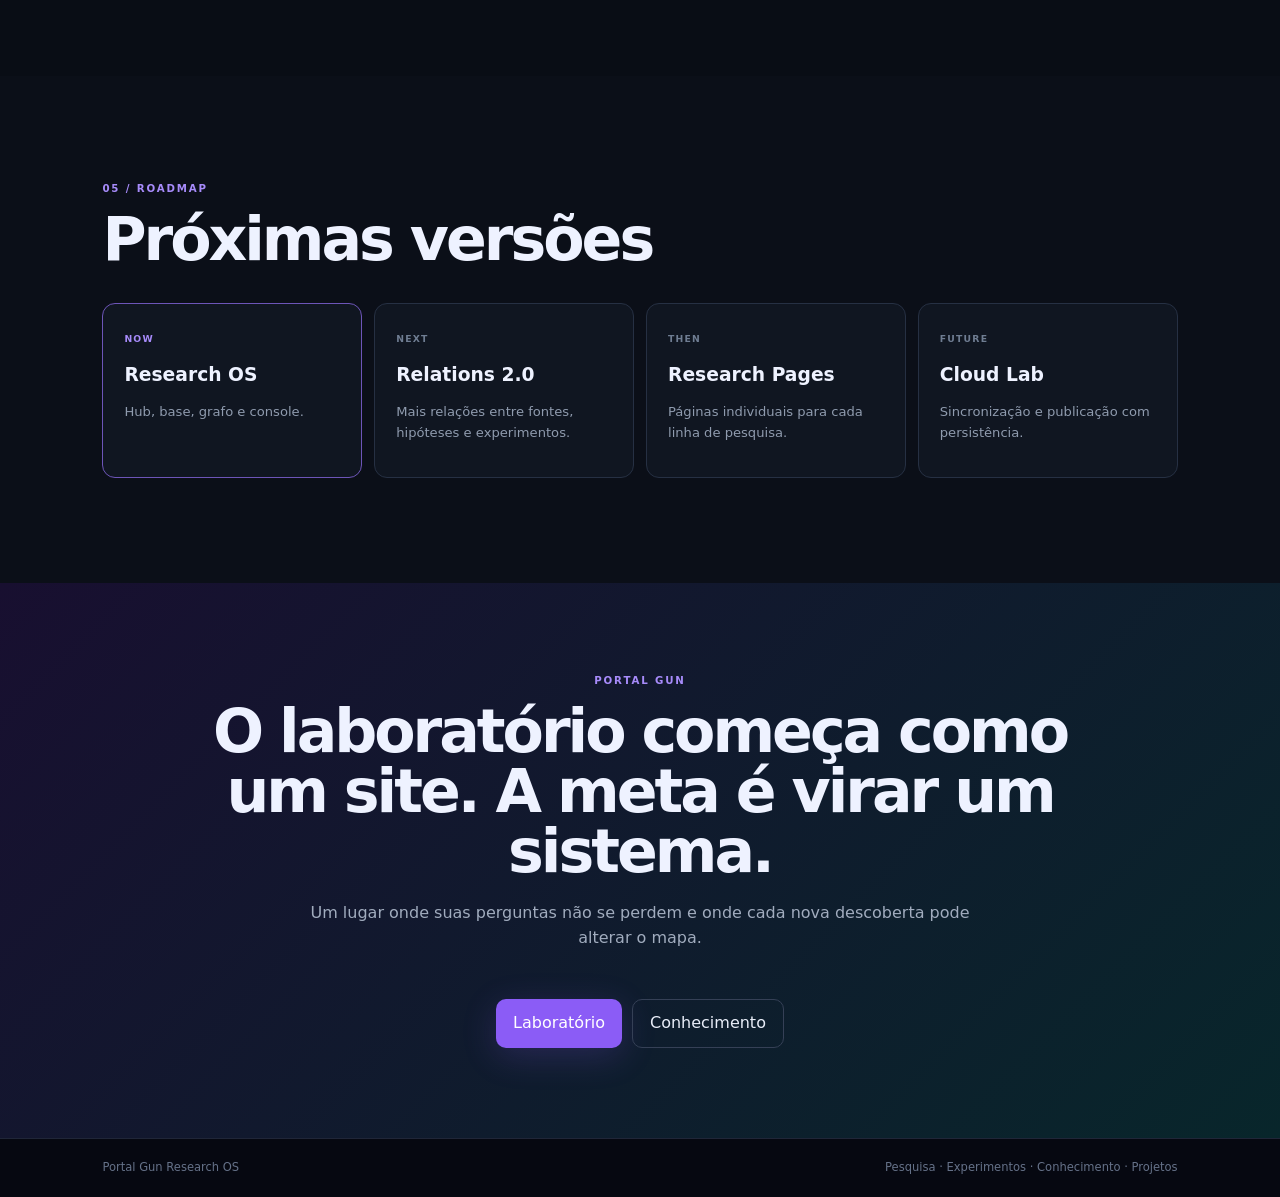
==== commit cb10155a: "Load dashboard styles" ====
--- a/index.html
+++ b/index.html
@@ -1 +1 @@
-<!doctype html><html lang="pt-BR"><head><meta charset="utf-8"><meta name="viewport" content="width=device-width,initial-scale=1,viewport-fit=cover"><meta name="theme-color" content="#060811"><meta name="description" content="Portal Gun — laboratório pessoal para pesquisa, hipóteses, experimentos e projetos."><title>Portal Gun — Research OS</title><link rel="stylesheet" href="style.css"></head><body><header class="topbar"><a class="brand" href="#home">PORTAL<span>GUN</span></a><button class="menu-toggle" aria-label="Abrir menu" aria-expanded="false">☰</button><nav id="main-nav"><a href="#home">Início</a><a href="#research">Pesquisa</a><a href="#projects">Projetos</a><a href="knowledge.html">Conhecimento</a><a href="graph.html">Grafo</a><a href="lab.html">Laboratório</a></nav></header><main><section id="home" class="hero"><div class="hero-copy"><p class="eyebrow">PERSONAL RESEARCH OS · v4</p><h1>Seu laboratório digital para pensar, testar e conectar ideias.</h1><p class="lead">Uma infraestrutura pessoal para pesquisas sobre cérebro e cognição, experimentos, hipóteses, descobertas, projetos especulativos e desenvolvimento tecnológico.</p><div class="actions"><a class="button primary" href="lab.html">Abrir laboratório</a><a class="button ghost" href="knowledge.html">Explorar conhecimento</a></div></div><div class="portal" aria-hidden="true"><div class="ring r1"></div><div class="ring r2"></div><div class="ring r3"></div><div class="core">PG</div><span class="orbit o1"></span><span class="orbit o2"></span></div></section><section class="dashboard"><div class="stat"><span>CONCEITOS</span><strong id="dashConcepts">—</strong></div><div class="stat"><span>HIPÓTESES ABERTAS</span><strong id="dashHypotheses">—</strong></div><div class="stat"><span>PERGUNTAS ABERTAS</span><strong id="dashQuestions">—</strong></div><div class="stat"><span>EXPERIMENTOS ATIVOS</span><strong id="dashExperiments">—</strong></div></section><section class="section live-dashboard"><div class="section-head"><div><p class="eyebrow">LIVE RESEARCH STATE</p><h2>O que precisa da sua atenção</h2></div><a class="button ghost" href="lab.html">Registrar algo</a></div><div id="liveResearch" class="live-list"><p class="empty">Carregando pesquisa…</p></div></section><section id="research" class="section"><div class="section-head"><div><p class="eyebrow">01 / RESEARCH INDEX</p><h2>O que estamos investigando</h2></div><input id="search" type="search" aria-label="Buscar pesquisa" placeholder="Buscar tema, conceito ou pergunta…"></div><div class="grid three searchable"><article class="research-card" data-search="cerebro cortex pre-frontal funções executivas atenção memória trabalho fadiga"><span class="tag">NEURO</span><h3>Cérebro & córtex pré-frontal</h3><p>Funções executivas, atenção, memória de trabalho, fadiga cognitiva e limites do controle consciente.</p><a href="knowledge.html">Base de conhecimento →</a></article><article class="research-card" data-search="dopamina noradrenalina adenosina cafeina neuromodulação motivação alerta"><span class="tag">NEUROQUÍMICA</span><h3>Dopamina · noradrenalina · adenosina</h3><p>Mapear mecanismos, efeitos subjetivos, alerta, motivação e relações entre sistemas neuromodulatórios.</p><a href="knowledge.html">Base de conhecimento →</a></article><article class="research-card" data-search="samatha mindfulness meditação DMN default mode network imaginação relaxamento foco"><span class="tag">ESTADOS</span><h3>Meditação & estados mentais</h3><p>Foco, relaxamento, DMN, imaginação, metacognição e possíveis trade-offs entre controle e pensamento espontâneo.</p><a href="graph.html">Ver conexões →</a></article><article class="research-card" data-search="memória aprendizagem palácio mnemonicos repetição espaçada active recall chunking zettelkasten feynman"><span class="tag">COGNIÇÃO</span><h3>Memória & aprendizagem</h3><p>Comparar estratégias de codificação, recuperação, organização e consolidação do conhecimento.</p><a href="knowledge.html">Abrir base →</a></article><article class="research-card" data-search="multiverso consciência psicologia identidade realidades alternativas experimento mental"><span class="tag">ESPECULATIVO</span><h3>Multiverso & consciência</h3><p>Experimentos mentais sobre identidade, decisão, percepção e consequências psicológicas de realidades alternativas.</p><a href="knowledge.html">Abrir base →</a></article><article class="research-card" data-search="portal gun software github cloudflare knowledge graph laboratório arquitetura projeto"><span class="tag">META</span><h3>Portal Gun como sistema</h3><p>Construir a ferramenta que organiza todas as outras pesquisas: dados, conexões, experimentos, fontes e código.</p><a href="graph.html">Abrir arquitetura →</a></article></div></section><section id="architecture" class="section dark"><p class="eyebrow">02 / RESEARCH OS</p><h2>Como o Portal Gun funciona</h2><div class="pipeline"><div><b>01</b><strong>IDEIA</strong><span>Uma pergunta ou observação entra no sistema.</span></div><i>→</i><div><b>02</b><strong>HIPÓTESE</strong><span>Transformamos a intuição em afirmação testável.</span></div><i>→</i><div><b>03</b><strong>EVIDÊNCIA</strong><span>Fontes e experimentos registram o que sustenta ou contradiz.</span></div><i>→</i><div><b>04</b><strong>REVISÃO</strong><span>A hipótese muda quando os dados exigem.</span></div></div><div class="rule"><span>REGRA CENTRAL</span> Não confundir <b>o que sabemos</b> com <b>o que estamos supondo</b>.</div></section><section id="projects" class="section"><p class="eyebrow">03 / PROJECT MATRIX</p><h2>Projetos</h2><div class="grid two projects"><article><span class="project-code">PG-CORE</span><h3>Portal Gun</h3><p>O sistema central de pesquisa e desenvolvimento.</p><ul><li>Research OS</li><li>Knowledge Base</li><li>Knowledge Graph</li><li>Laboratório</li></ul></article><article><span class="project-code">PG-NEURO</span><h3>Laboratório de Neurociência</h3><p>Base organizada para cérebro, neuroquímica, atenção, memória e estados mentais.</p><ul><li>Conceitos</li><li>Fontes científicas</li><li>Hipóteses</li><li>Questões abertas</li></ul></article><article><span class="project-code">PG-MIND</span><h3>Cognição & desempenho</h3><p>Investigações sobre concentração, aprendizagem, memória e estados cognitivos.</p><ul><li>Protocolos</li><li>Diário experimental</li><li>Comparação de estados</li><li>Resultados</li></ul></article><article><span class="project-code">PG-MULTIVERSE</span><h3>Multiverso & mente</h3><p>Projeto especulativo separado da pesquisa empírica, usando cenários e experimentos mentais.</p><ul><li>Cenários</li><li>Psicologia</li><li>Filosofia</li><li>Questões abertas</li></ul></article></div></section><section id="knowledge" class="section knowledge"><div class="section-head"><div><p class="eyebrow">04 / KNOWLEDGE SYSTEM</p><h2>Conhecimento que se conecta</h2></div><span class="legend">BASE · GRAFO</span></div><div class="grid two"><article class="node fact"><span>BASE DE CONHECIMENTO</span><h3>Pesquisar e filtrar os registros</h3><p>Conceitos, hipóteses, perguntas e experimentos carregados diretamente da base estruturada.</p><a class="button ghost" href="knowledge.html" style="margin-top:18px">Abrir Knowledge Base</a></article><article class="node hypothesis"><span>KNOWLEDGE GRAPH</span><h3>Ver relações entre ideias</h3><p>Explore como conceitos e hipóteses se conectam e descubra relações que não aparecem em uma lista simples.</p><a class="button ghost" href="graph.html" style="margin-top:18px">Abrir Knowledge Graph</a></article></div></section><section class="section roadmap"><p class="eyebrow">05 / ROADMAP</p><h2>Próximas versões</h2><div class="roadmap-grid"><div class="road active"><b>NOW</b><h3>Research OS</h3><p>Hub, base, grafo e console.</p></div><div class="road"><b>NEXT</b><h3>Relations 2.0</h3><p>Mais relações entre fontes, hipóteses e experimentos.</p></div><div class="road"><b>THEN</b><h3>Research Pages</h3><p>Páginas individuais para cada linha de pesquisa.</p></div><div class="road"><b>FUTURE</b><h3>Cloud Lab</h3><p>Sincronização e publicação com persistência.</p></div></div></section><section class="cta"><p class="eyebrow">PORTAL GUN</p><h2>O laboratório começa como um site. A meta é virar um sistema.</h2><p>Um lugar onde suas perguntas não se perdem e onde cada nova descoberta pode alterar o mapa.</p><div class="actions" style="justify-content:center"><a class="button primary" href="lab.html">Laboratório</a><a class="button ghost" href="knowledge.html">Conhecimento</a></div></section></main><footer><span>Portal Gun Research OS</span><span>Pesquisa · Experimentos · Conhecimento · Projetos</span></footer><script src="script.js"></script></body></html>+<!doctype html><html lang="pt-BR"><head><meta charset="utf-8"><meta name="viewport" content="width=device-width,initial-scale=1,viewport-fit=cover"><meta name="theme-color" content="#060811"><meta name="description" content="Portal Gun — laboratório pessoal para pesquisa, hipóteses, experimentos e projetos."><title>Portal Gun — Research OS</title><link rel="stylesheet" href="style.css"><link rel="stylesheet" href="dashboard.css"></head><body><header class="topbar"><a class="brand" href="#home">PORTAL<span>GUN</span></a><button class="menu-toggle" aria-label="Abrir menu" aria-expanded="false">☰</button><nav id="main-nav"><a href="#home">Início</a><a href="#research">Pesquisa</a><a href="#projects">Projetos</a><a href="knowledge.html">Conhecimento</a><a href="graph.html">Grafo</a><a href="lab.html">Laboratório</a></nav></header><main><section id="home" class="hero"><div class="hero-copy"><p class="eyebrow">PERSONAL RESEARCH OS · v4</p><h1>Seu laboratório digital para pensar, testar e conectar ideias.</h1><p class="lead">Uma infraestrutura pessoal para pesquisas sobre cérebro e cognição, experimentos, hipóteses, descobertas, projetos especulativos e desenvolvimento tecnológico.</p><div class="actions"><a class="button primary" href="lab.html">Abrir laboratório</a><a class="button ghost" href="knowledge.html">Explorar conhecimento</a></div></div><div class="portal" aria-hidden="true"><div class="ring r1"></div><div class="ring r2"></div><div class="ring r3"></div><div class="core">PG</div><span class="orbit o1"></span><span class="orbit o2"></span></div></section><section class="dashboard"><div class="stat"><span>CONCEITOS</span><strong id="dashConcepts">—</strong></div><div class="stat"><span>HIPÓTESES ABERTAS</span><strong id="dashHypotheses">—</strong></div><div class="stat"><span>PERGUNTAS ABERTAS</span><strong id="dashQuestions">—</strong></div><div class="stat"><span>EXPERIMENTOS ATIVOS</span><strong id="dashExperiments">—</strong></div></section><section class="section live-dashboard"><div class="section-head"><div><p class="eyebrow">LIVE RESEARCH STATE</p><h2>O que precisa da sua atenção</h2></div><a class="button ghost" href="lab.html">Registrar algo</a></div><div id="liveResearch" class="live-list"><p class="empty">Carregando pesquisa…</p></div></section><section id="research" class="section"><div class="section-head"><div><p class="eyebrow">01 / RESEARCH INDEX</p><h2>O que estamos investigando</h2></div><input id="search" type="search" aria-label="Buscar pesquisa" placeholder="Buscar tema, conceito ou pergunta…"></div><div class="grid three searchable"><article class="research-card" data-search="cerebro cortex pre-frontal funções executivas atenção memória trabalho fadiga"><span class="tag">NEURO</span><h3>Cérebro & córtex pré-frontal</h3><p>Funções executivas, atenção, memória de trabalho, fadiga cognitiva e limites do controle consciente.</p><a href="knowledge.html">Base de conhecimento →</a></article><article class="research-card" data-search="dopamina noradrenalina adenosina cafeina neuromodulação motivação alerta"><span class="tag">NEUROQUÍMICA</span><h3>Dopamina · noradrenalina · adenosina</h3><p>Mapear mecanismos, efeitos subjetivos, alerta, motivação e relações entre sistemas neuromodulatórios.</p><a href="knowledge.html">Base de conhecimento →</a></article><article class="research-card" data-search="samatha mindfulness meditação DMN default mode network imaginação relaxamento foco"><span class="tag">ESTADOS</span><h3>Meditação & estados mentais</h3><p>Foco, relaxamento, DMN, imaginação, metacognição e possíveis trade-offs entre controle e pensamento espontâneo.</p><a href="graph.html">Ver conexões →</a></article><article class="research-card" data-search="memória aprendizagem palácio mnemonicos repetição espaçada active recall chunking zettelkasten feynman"><span class="tag">COGNIÇÃO</span><h3>Memória & aprendizagem</h3><p>Comparar estratégias de codificação, recuperação, organização e consolidação do conhecimento.</p><a href="knowledge.html">Abrir base →</a></article><article class="research-card" data-search="multiverso consciência psicologia identidade realidades alternativas experimento mental"><span class="tag">ESPECULATIVO</span><h3>Multiverso & consciência</h3><p>Experimentos mentais sobre identidade, decisão, percepção e consequências psicológicas de realidades alternativas.</p><a href="knowledge.html">Abrir base →</a></article><article class="research-card" data-search="portal gun software github cloudflare knowledge graph laboratório arquitetura projeto"><span class="tag">META</span><h3>Portal Gun como sistema</h3><p>Construir a ferramenta que organiza todas as outras pesquisas: dados, conexões, experimentos, fontes e código.</p><a href="graph.html">Abrir arquitetura →</a></article></div></section><section id="architecture" class="section dark"><p class="eyebrow">02 / RESEARCH OS</p><h2>Como o Portal Gun funciona</h2><div class="pipeline"><div><b>01</b><strong>IDEIA</strong><span>Uma pergunta ou observação entra no sistema.</span></div><i>→</i><div><b>02</b><strong>HIPÓTESE</strong><span>Transformamos a intuição em afirmação testável.</span></div><i>→</i><div><b>03</b><strong>EVIDÊNCIA</strong><span>Fontes e experimentos registram o que sustenta ou contradiz.</span></div><i>→</i><div><b>04</b><strong>REVISÃO</strong><span>A hipótese muda quando os dados exigem.</span></div></div><div class="rule"><span>REGRA CENTRAL</span> Não confundir <b>o que sabemos</b> com <b>o que estamos supondo</b>.</div></section><section id="projects" class="section"><p class="eyebrow">03 / PROJECT MATRIX</p><h2>Projetos</h2><div class="grid two projects"><article><span class="project-code">PG-CORE</span><h3>Portal Gun</h3><p>O sistema central de pesquisa e desenvolvimento.</p><ul><li>Research OS</li><li>Knowledge Base</li><li>Knowledge Graph</li><li>Laboratório</li></ul></article><article><span class="project-code">PG-NEURO</span><h3>Laboratório de Neurociência</h3><p>Base organizada para cérebro, neuroquímica, atenção, memória e estados mentais.</p><ul><li>Conceitos</li><li>Fontes científicas</li><li>Hipóteses</li><li>Questões abertas</li></ul></article><article><span class="project-code">PG-MIND</span><h3>Cognição & desempenho</h3><p>Investigações sobre concentração, aprendizagem, memória e estados cognitivos.</p><ul><li>Protocolos</li><li>Diário experimental</li><li>Comparação de estados</li><li>Resultados</li></ul></article><article><span class="project-code">PG-MULTIVERSE</span><h3>Multiverso & mente</h3><p>Projeto especulativo separado da pesquisa empírica, usando cenários e experimentos mentais.</p><ul><li>Cenários</li><li>Psicologia</li><li>Filosofia</li><li>Questões abertas</li></ul></article></div></section><section id="knowledge" class="section knowledge"><div class="section-head"><div><p class="eyebrow">04 / KNOWLEDGE SYSTEM</p><h2>Conhecimento que se conecta</h2></div><span class="legend">BASE · GRAFO</span></div><div class="grid two"><article class="node fact"><span>BASE DE CONHECIMENTO</span><h3>Pesquisar e filtrar os registros</h3><p>Conceitos, hipóteses, perguntas e experimentos carregados diretamente da base estruturada.</p><a class="button ghost" href="knowledge.html" style="margin-top:18px">Abrir Knowledge Base</a></article><article class="node hypothesis"><span>KNOWLEDGE GRAPH</span><h3>Ver relações entre ideias</h3><p>Explore como conceitos e hipóteses se conectam e descubra relações que não aparecem em uma lista simples.</p><a class="button ghost" href="graph.html" style="margin-top:18px">Abrir Knowledge Graph</a></article></div></section><section class="section roadmap"><p class="eyebrow">05 / ROADMAP</p><h2>Próximas versões</h2><div class="roadmap-grid"><div class="road active"><b>NOW</b><h3>Research OS</h3><p>Hub, base, grafo e console.</p></div><div class="road"><b>NEXT</b><h3>Relations 2.0</h3><p>Mais relações entre fontes, hipóteses e experimentos.</p></div><div class="road"><b>THEN</b><h3>Research Pages</h3><p>Páginas individuais para cada linha de pesquisa.</p></div><div class="road"><b>FUTURE</b><h3>Cloud Lab</h3><p>Sincronização e publicação com persistência.</p></div></div></section><section class="cta"><p class="eyebrow">PORTAL GUN</p><h2>O laboratório começa como um site. A meta é virar um sistema.</h2><p>Um lugar onde suas perguntas não se perdem e onde cada nova descoberta pode alterar o mapa.</p><div class="actions" style="justify-content:center"><a class="button primary" href="lab.html">Laboratório</a><a class="button ghost" href="knowledge.html">Conhecimento</a></div></section></main><footer><span>Portal Gun Research OS</span><span>Pesquisa · Experimentos · Conhecimento · Projetos</span></footer><script src="script.js"></script></body></html>
--- a/dashboard.css
+++ b/dashboard.css
@@ -0,0 +1 @@
+.menu-toggle{display:none;border:1px solid #303a4f;background:#0d1320;color:#eef2ff;border-radius:9px;min-width:42px;height:42px;font-size:1.1rem}.live-dashboard{background:#080c14}.live-list{display:grid;grid-template-columns:repeat(5,1fr);gap:10px}.live-item{padding:18px;border:1px solid #283247;border-radius:12px;background:#0e141f;display:flex;flex-direction:column;gap:7px}.live-item span{font-size:.58rem;font-weight:900;letter-spacing:.12em;color:#a78bfa}.live-item strong{font-size:.92rem;line-height:1.25}.live-item small{color:#7f8ca1;line-height:1.45}.empty{padding:20px;border:1px dashed #2b3548;border-radius:12px;color:#68758a}@media(max-width:900px){.menu-toggle{display:block}.topbar{position:sticky}.topbar nav{display:none;position:absolute;top:calc(100% + 1px);left:0;right:0;max-width:none;padding:12px 18px 16px;background:#080c14f7;border-bottom:1px solid #252f42;backdrop-filter:blur(18px);flex-direction:column;align-items:stretch;gap:2px}.topbar nav.open{display:flex}.topbar nav a{padding:12px;border-radius:8px}.topbar nav a:active{background:#141b2a}.live-list{grid-template-columns:1fr 1fr}}@media(max-width:560px){.live-list{grid-template-columns:1fr}.live-item{padding:16px}.dashboard .stat strong{font-size:.72rem;line-height:1.25}.dashboard .stat span{font-size:.52rem}}
